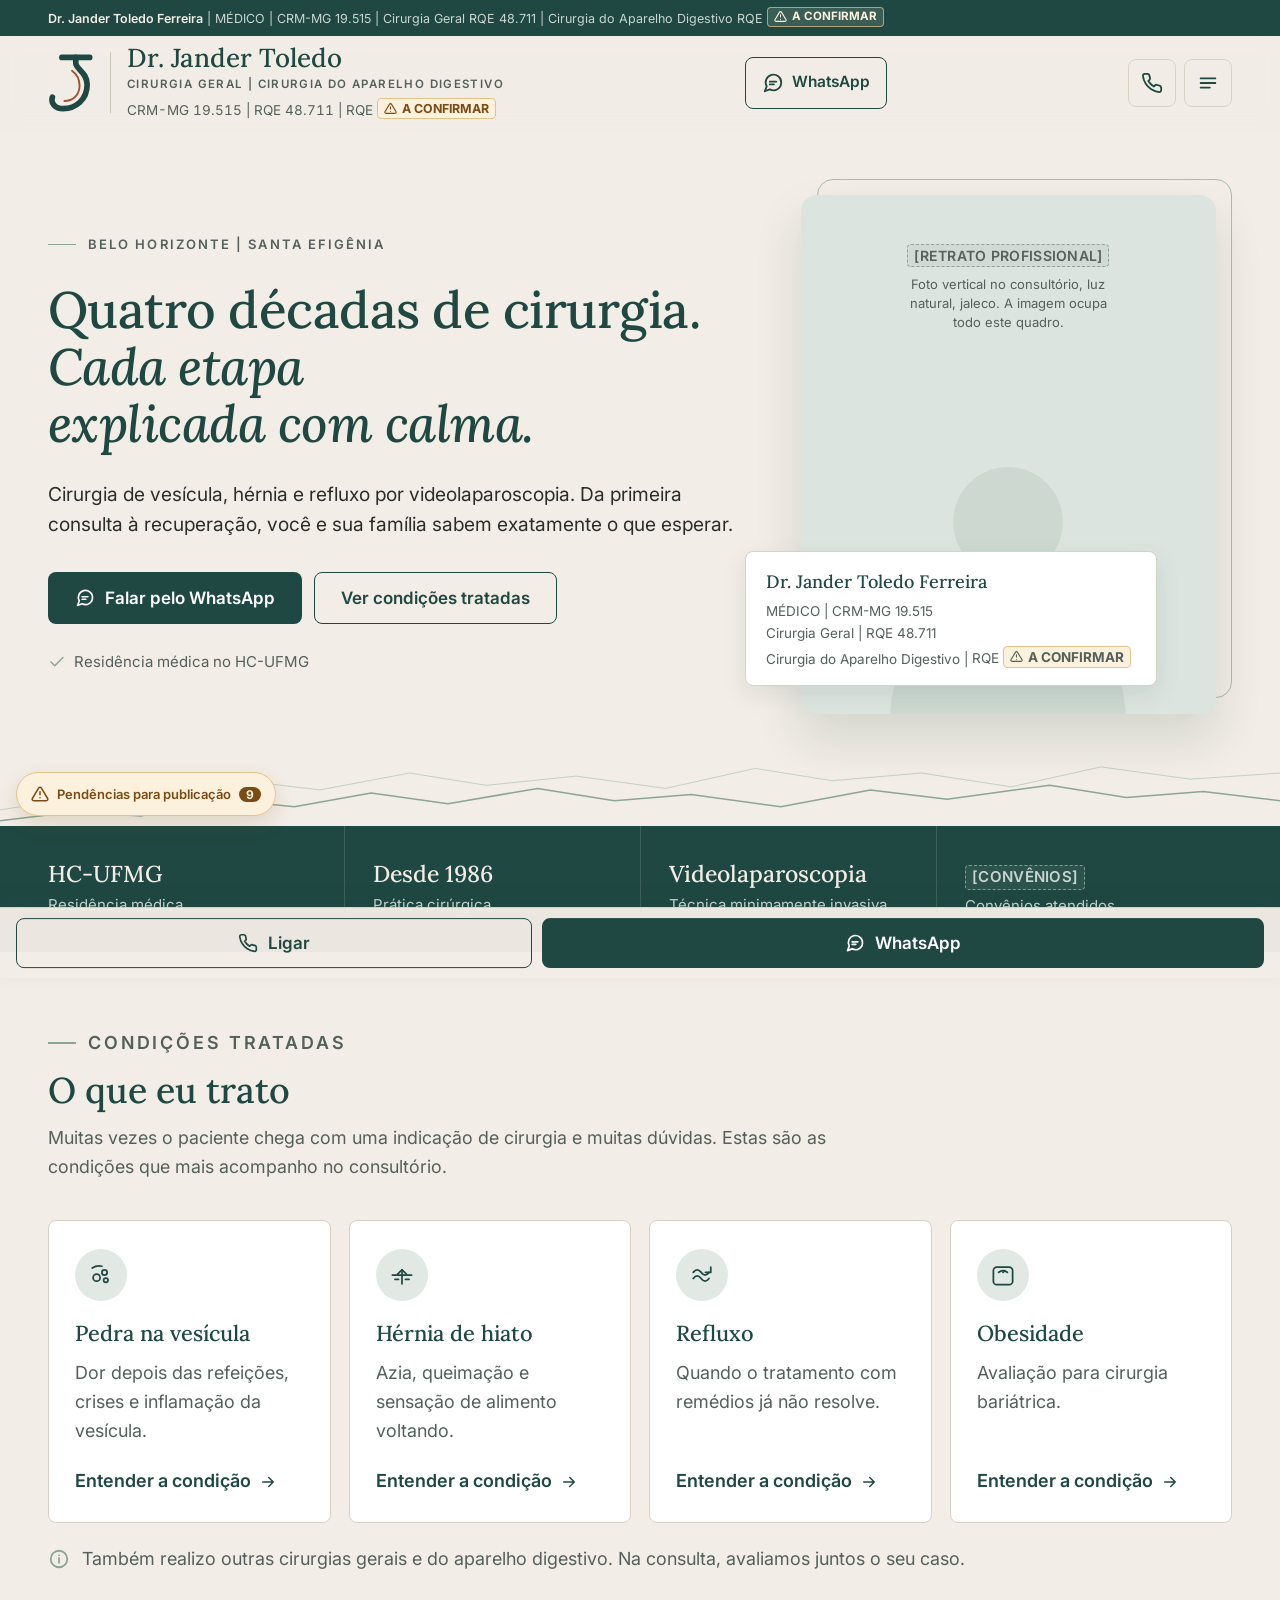
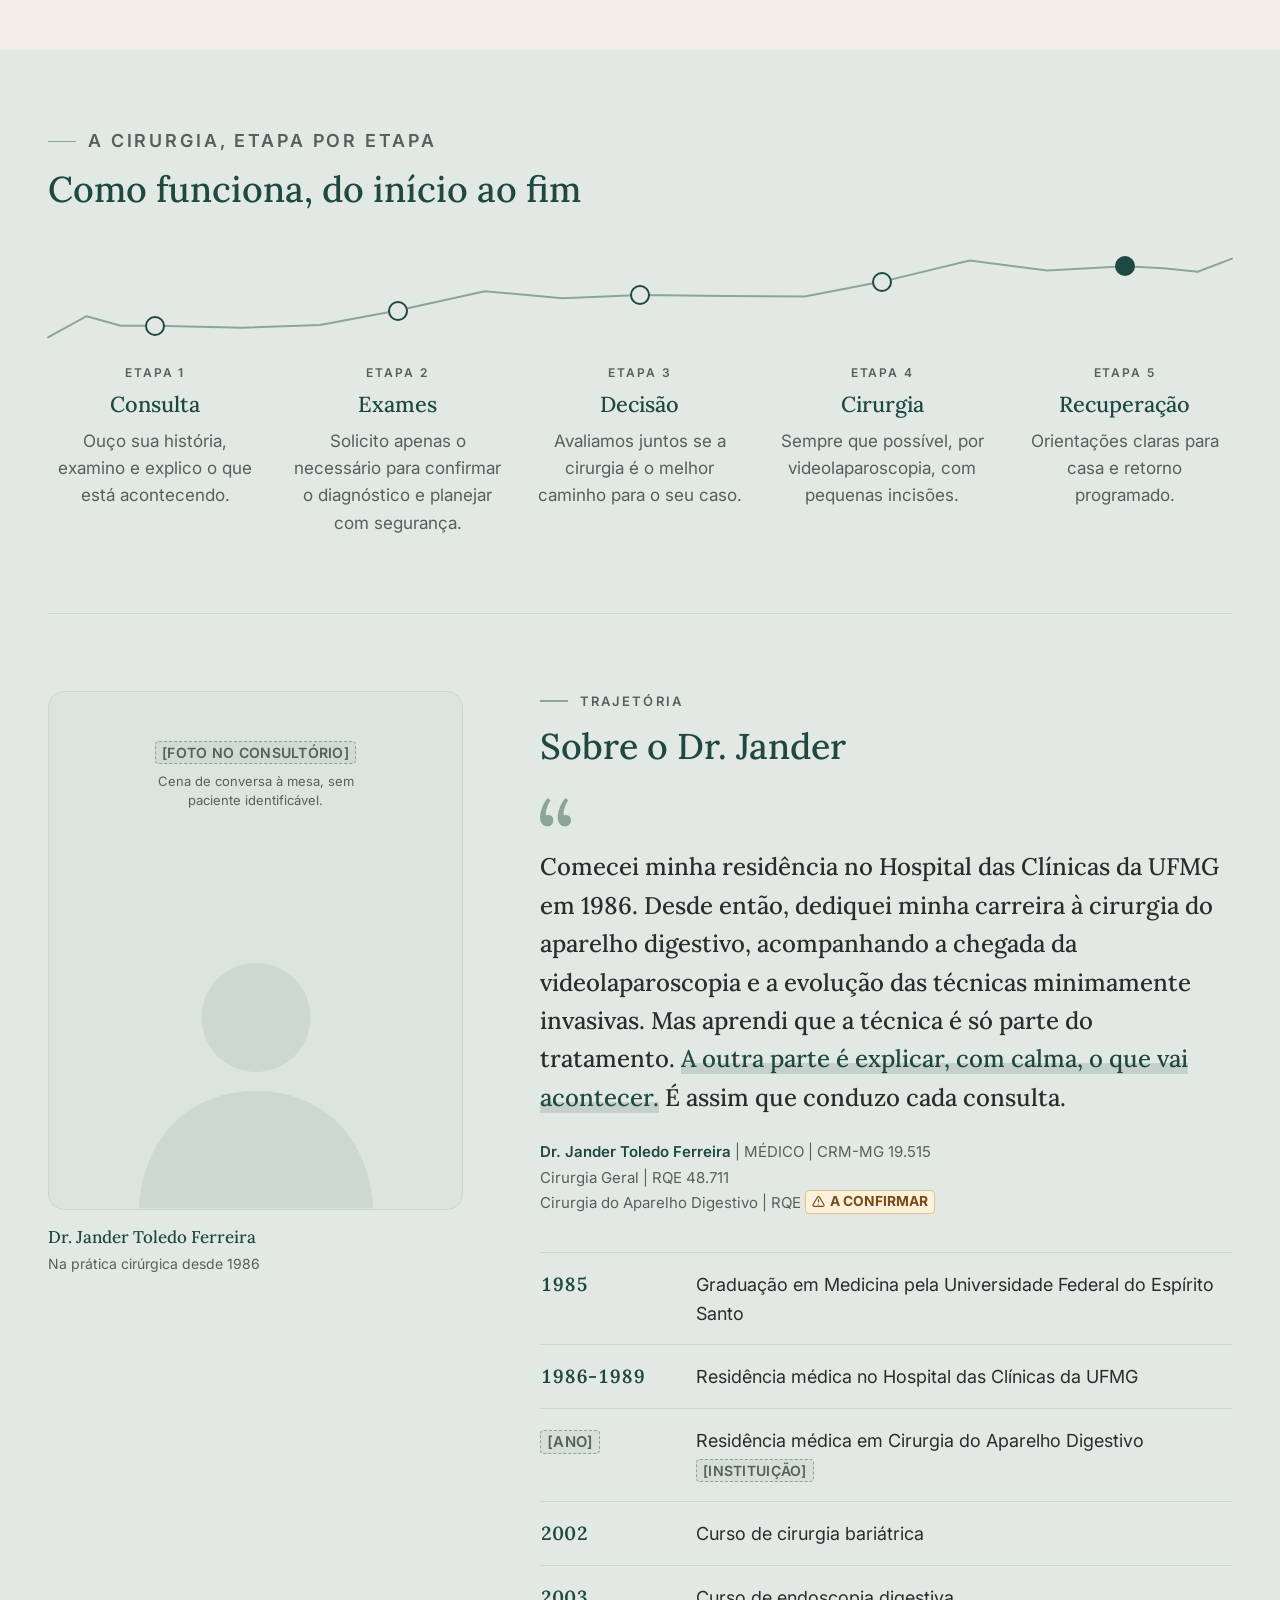
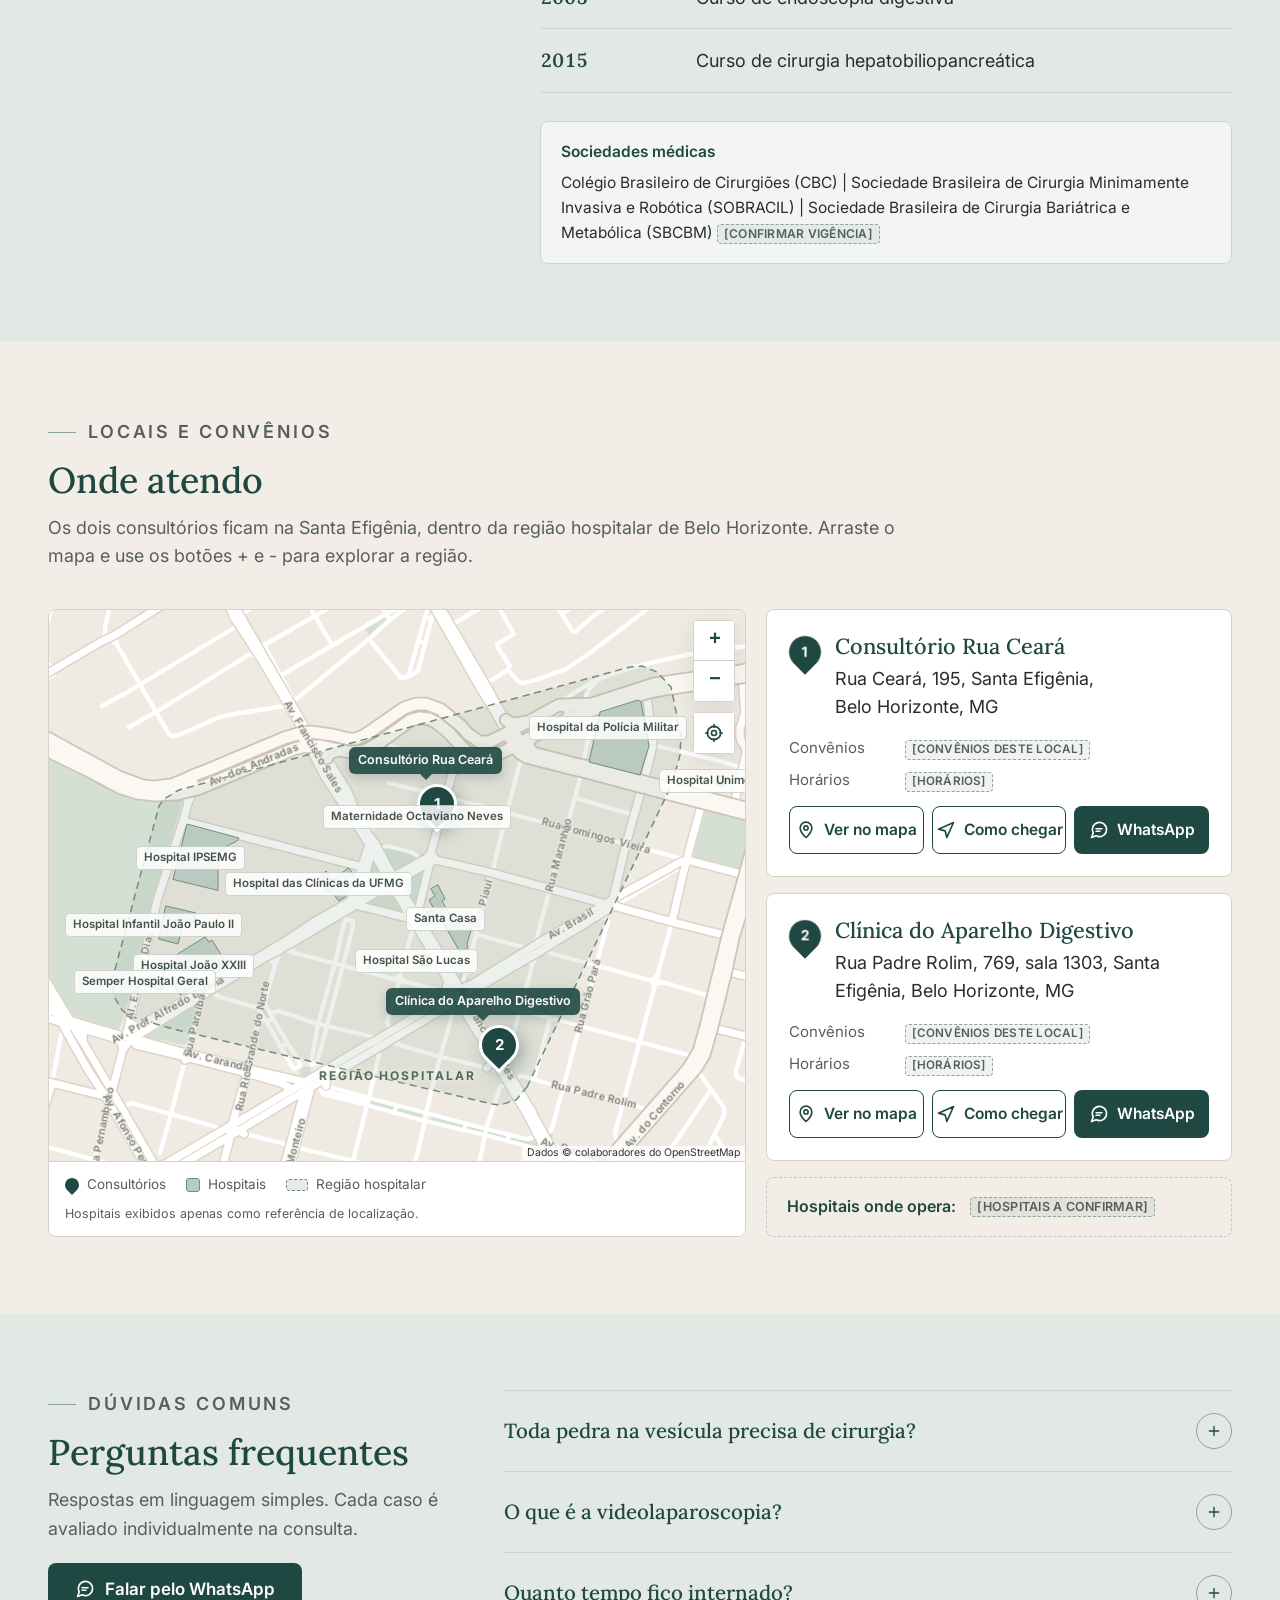
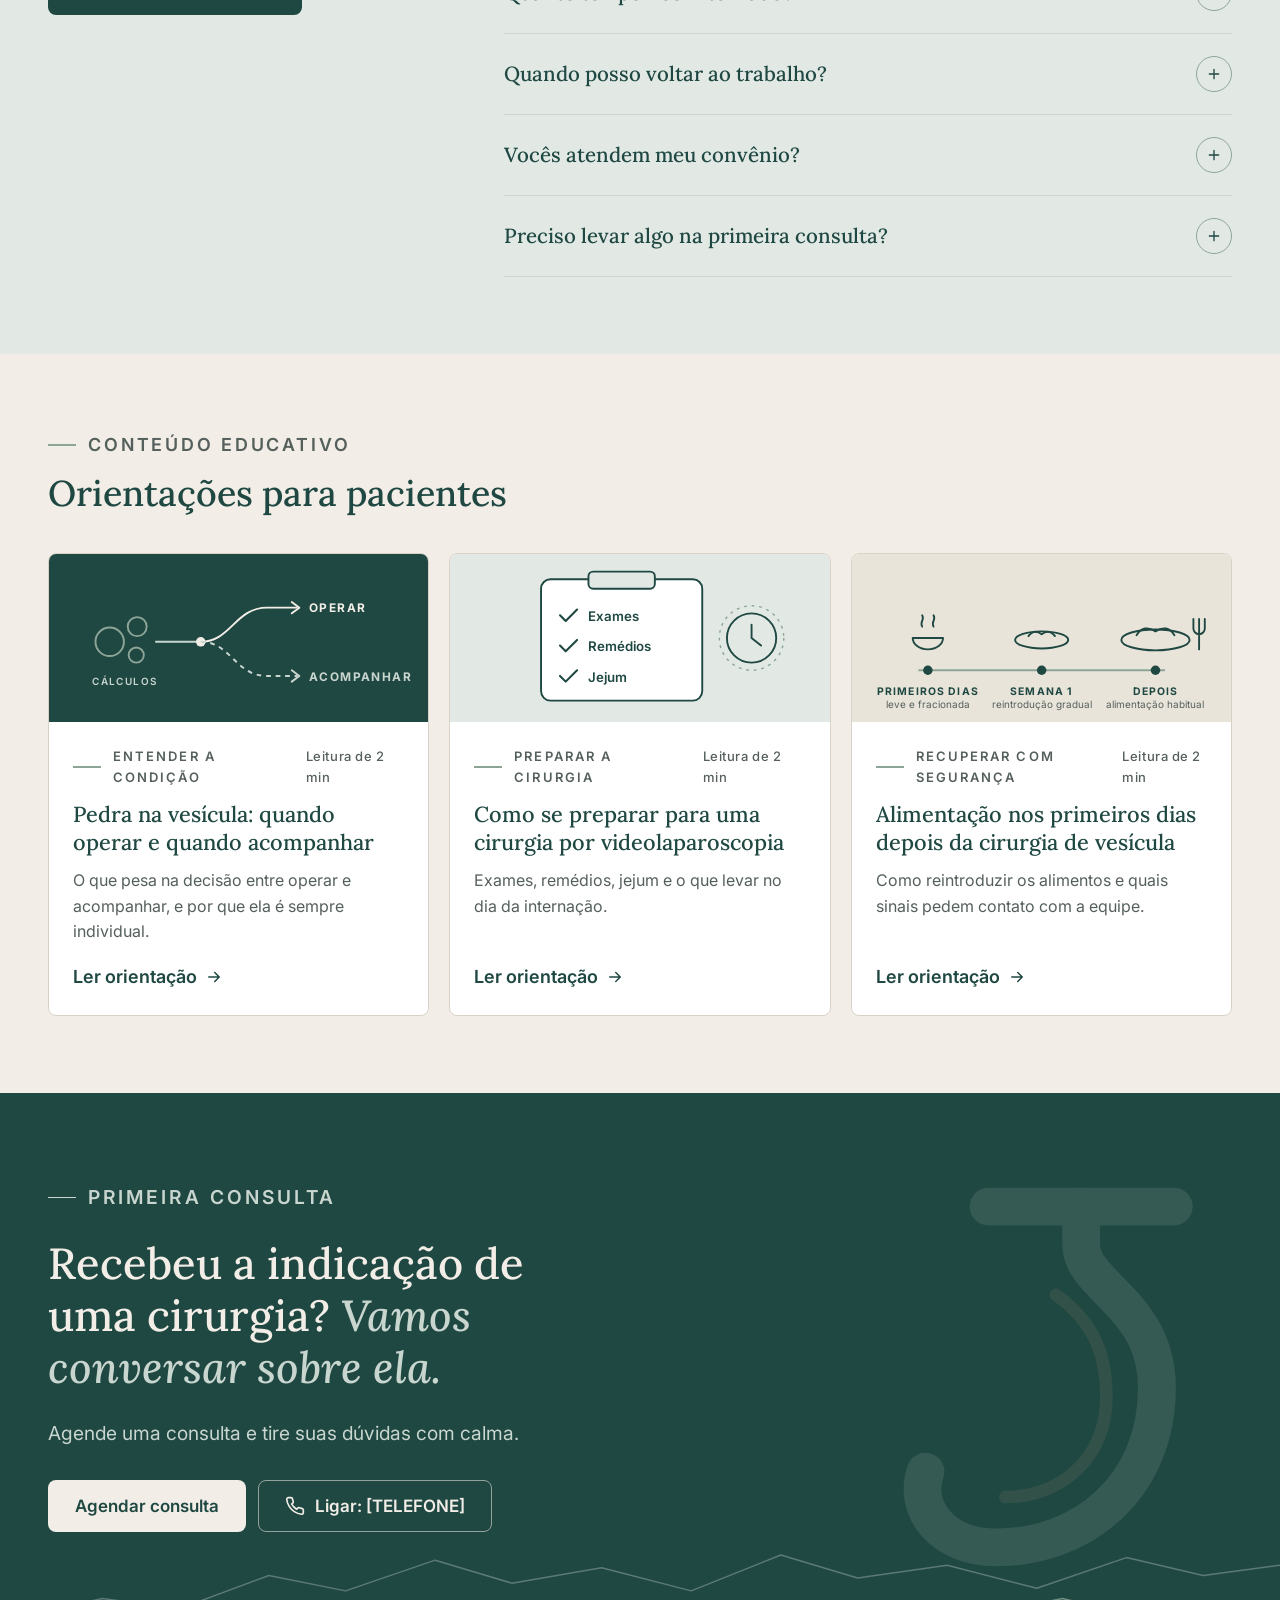
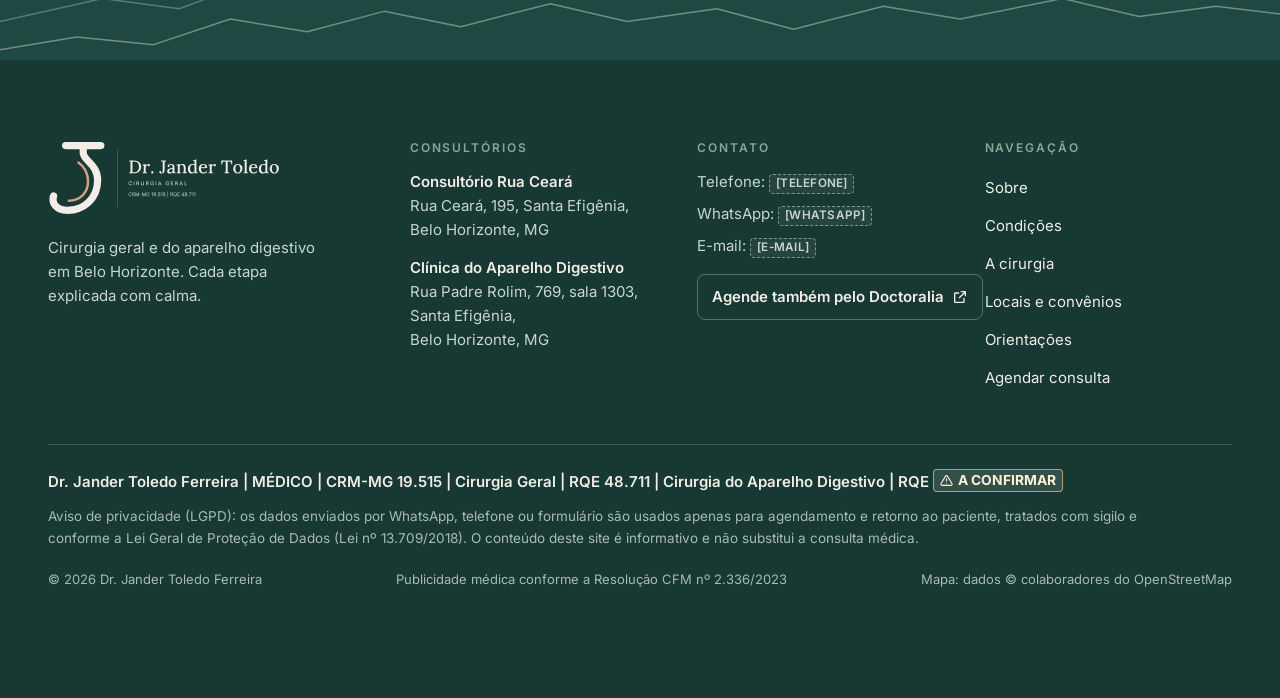
==== index.html @ cd15450b "Add files via upload" ====
<!doctype html>
<html lang="pt-BR">
<head>
<meta charset="utf-8">
<meta name="viewport" content="width=device-width, initial-scale=1, viewport-fit=cover">
<title>Dr. Jander Toledo | Cirurgia Geral e do Aparelho Digestivo em Belo Horizonte</title>
<meta name="description" content="Dr. Jander Toledo Ferreira, MÉDICO, CRM-MG 19.515. Cirurgia Geral (RQE 48.711) e Cirurgia do Aparelho Digestivo. Vesícula, hérnia de hiato, refluxo e obesidade por videolaparoscopia na Santa Efigênia, Belo Horizonte.">
<!-- VERSÃO DE REVISÃO: retirar a linha abaixo (e o cabeçalho X-Robots-Tag do vercel.json) quando o site for ao ar -->
<meta name="robots" content="noindex, nofollow">
<!-- <link rel="canonical" href="https://www.drjandertoledo.com.br/"> -->
<meta name="theme-color" content="#1F4842">
<meta property="og:type" content="website">
<meta property="og:locale" content="pt_BR">
<meta property="og:site_name" content="Dr. Jander Toledo">
<meta property="og:title" content="Dr. Jander Toledo | Cirurgia Geral e do Aparelho Digestivo em BH">
<meta property="og:description" content="Quatro décadas de cirurgia. Cada etapa explicada com calma. Consultórios na Santa Efigênia, Belo Horizonte.">
<meta property="og:image" content="assets/img/og-imagem.png">
<meta name="twitter:card" content="summary_large_image">
<link rel="icon" href="assets/img/icones/favicon.ico" sizes="any">
<link rel="icon" type="image/svg+xml" href="assets/img/icones/favicon.svg">
<link rel="apple-touch-icon" href="assets/img/icones/apple-touch-icon.png">
<link rel="manifest" href="site.webmanifest">
<link rel="preconnect" href="https://fonts.googleapis.com">
<link rel="preconnect" href="https://fonts.gstatic.com" crossorigin>
<link rel="stylesheet" href="https://fonts.googleapis.com/css2?family=Inter:wght@400;500;600;700&family=Lora:ital,wght@0,500;0,600;1,500&display=swap">
<link rel="stylesheet" href="assets/vendor/leaflet/leaflet.css">
<link rel="stylesheet" href="assets/css/estilo.css">
<script type="application/ld+json">{"@context": "https://schema.org", "@type": "Physician", "name": "Dr. Jander Toledo Ferreira", "description": "Cirurgia Geral e Cirurgia do Aparelho Digestivo em Belo Horizonte. Vesícula, hérnia de hiato, refluxo e obesidade por videolaparoscopia.", "medicalSpecialty": "Surgical", "identifier": {"@type": "PropertyValue", "propertyID": "CRM-MG", "value": "19.515"}, "address": {"@type": "PostalAddress", "streetAddress": "Rua Ceará, 195", "addressLocality": "Belo Horizonte", "addressRegion": "MG", "postalCode": "30150-310", "addressCountry": "BR"}, "areaServed": "Belo Horizonte, MG", "location": [{"@type": "Place", "name": "Consultório Rua Ceará", "address": "Rua Ceará, 195, Santa Efigênia, Belo Horizonte, MG"}, {"@type": "Place", "name": "Clínica do Aparelho Digestivo", "address": "Rua Padre Rolim, 769, sala 1303, Santa Efigênia, Belo Horizonte, MG, 30130-090"}], "availableService": [{"@type": "MedicalProcedure", "name": "Colecistectomia por videolaparoscopia"}, {"@type": "MedicalProcedure", "name": "Correção de hérnia de hiato por videolaparoscopia"}, {"@type": "MedicalProcedure", "name": "Cirurgia antirrefluxo (fundoplicatura)"}, {"@type": "MedicalProcedure", "name": "Avaliação para cirurgia bariátrica"}], "sameAs": ["https://www.doctoralia.com.br/jander-toledo-ferreira/cirurgiao-geral/belo-horizonte"]}</script>
</head>
<body>
<a class="pular" href="#conteudo">Pular para o conteúdo</a>

<div class="registro" role="note">
  <div class="wrap">
    <span><strong>Dr. Jander Toledo Ferreira</strong> | MÉDICO | <span class="nw">CRM-MG 19.515</span> | <span class="nw">Cirurgia Geral RQE 48.711</span> | <span class="nw">Cirurgia do Aparelho Digestivo</span> <span class="nw">RQE <span class="pendente" title="Pendência: incluir o número do RQE de Cirurgia do Aparelho Digestivo antes de publicar"><svg viewBox="0 0 24 24" fill="none" stroke="currentColor" stroke-width="2" stroke-linecap="round" stroke-linejoin="round" aria-hidden="true"><path d="M10.3 3.9 1.8 18a2 2 0 0 0 1.7 3h17a2 2 0 0 0 1.7-3L13.7 3.9a2 2 0 0 0-3.4 0z"/><path d="M12 9v4M12 17h.01"/></svg>A CONFIRMAR</span></span></span>
    <span class="cidade">Santa Efigênia, Belo Horizonte, MG</span>
  </div>
</div>

<header class="topo" id="topo">
  <div class="wrap">
    <a class="assinatura" href="#conteudo" aria-label="Dr. Jander Toledo, início da página">
      <svg class="simbolo" aria-hidden="true" focusable="false" xmlns="http://www.w3.org/2000/svg" viewBox="0 0 292.00 380.00"><g transform="translate(-88.00 -72.00) scale(4.0000)" fill="none" stroke-linecap="round" stroke-linejoin="round"><path d="M66 25 V34 C66 44 84 48 84 68 C84 92 66 106 46 106 C33 106 26 97 29 88" stroke="#1F4842" stroke-width="9"/><path d="M60 46 C70 53 72 62 72 70 C72 85 61 94 48 94" stroke="#9E5230" stroke-width="3"/><path d="M44 25 H88" stroke="#1F4842" stroke-width="9"/></g></svg>
      <span class="div" aria-hidden="true"></span>
      <span class="txt">
        <span class="nome">Dr. Jander Toledo</span>
        <span class="esp">Cirurgia Geral | Cirurgia do Aparelho Digestivo</span>
        <span class="reg">CRM-MG 19.515 | RQE 48.711<span class="reg-extra"> | RQE <span class="pendente" title="Pendência: incluir o número do RQE de Cirurgia do Aparelho Digestivo antes de publicar"><svg viewBox="0 0 24 24" fill="none" stroke="currentColor" stroke-width="2" stroke-linecap="round" stroke-linejoin="round" aria-hidden="true"><path d="M10.3 3.9 1.8 18a2 2 0 0 0 1.7 3h17a2 2 0 0 0 1.7-3L13.7 3.9a2 2 0 0 0-3.4 0z"/><path d="M12 9v4M12 17h.01"/></svg>A CONFIRMAR</span></span></span>
      </span>
    </a>
    <nav class="menu" aria-label="Menu principal">
      <ul>
        <li><a href="#sobre">Sobre</a></li>
        <li><a href="#condicoes">Condições</a></li>
        <li><a href="#como-funciona">A cirurgia</a></li>
        <li><a href="#onde-atendo">Locais e convênios</a></li>
        <li><a href="#orientacoes">Orientações</a></li>
      </ul>
    </nav>
    <a class="icone-btn whats-topo" href="#" data-whats data-track="whatsapp_topo" aria-label="Falar pelo WhatsApp" title="Falar pelo WhatsApp"><svg viewBox="0 0 24 24" fill="none" stroke="currentColor" stroke-width="2" stroke-linecap="round" stroke-linejoin="round" aria-hidden="true"><path d="M21 11.5a8.4 8.4 0 0 1-12.4 7.4L3 21l2.1-5.4A8.5 8.5 0 1 1 21 11.5z"/><path d="M8.5 10.5h7M8.5 13.5h4.5"/></svg><span>WhatsApp</span></a>
    <a class="btn btn-acao btn-agendar" href="#" data-whats data-track="agendar_cabecalho">Agendar consulta</a>
    <div class="acoes-cel">
      <a class="icone-btn whats-cel" href="#" data-whats data-track="whatsapp_topo_celular" aria-label="Falar pelo WhatsApp"><svg viewBox="0 0 24 24" fill="none" stroke="currentColor" stroke-width="2" stroke-linecap="round" stroke-linejoin="round" aria-hidden="true"><path d="M21 11.5a8.4 8.4 0 0 1-12.4 7.4L3 21l2.1-5.4A8.5 8.5 0 1 1 21 11.5z"/><path d="M8.5 10.5h7M8.5 13.5h4.5"/></svg></a>
      <a class="icone-btn" href="tel:[TELEFONE]" data-track="telefone_topo" aria-label="Ligar para o consultório: [TELEFONE]"><svg viewBox="0 0 24 24" fill="none" stroke="currentColor" stroke-width="2" stroke-linecap="round" stroke-linejoin="round" aria-hidden="true"><path d="M22 16.9v3a2 2 0 0 1-2.2 2 19.8 19.8 0 0 1-8.6-3.1 19.5 19.5 0 0 1-6-6A19.8 19.8 0 0 1 2.1 4.2 2 2 0 0 1 4.1 2h3a2 2 0 0 1 2 1.7c.1.9.4 1.8.7 2.7a2 2 0 0 1-.5 2.1L8 9.8a16 16 0 0 0 6 6l1.3-1.3a2 2 0 0 1 2.1-.4c.9.3 1.8.6 2.7.7a2 2 0 0 1 1.7 2z"/></svg></a>
      <button class="icone-btn" type="button" id="abrir-menu" aria-label="Abrir menu" aria-controls="gaveta" aria-expanded="false">
        <svg viewBox="0 0 24 24" fill="none" stroke="currentColor" stroke-width="2" stroke-linecap="round" aria-hidden="true"><path d="M4 7h16M4 12h16M4 17h10"/></svg>
      </button>
    </div>
  </div>
</header>

<div class="gaveta" id="gaveta" hidden role="dialog" aria-modal="true" aria-label="Menu">
  <div class="topo-gaveta">
    <span class="assinatura"><svg class="simbolo" aria-hidden="true" focusable="false" xmlns="http://www.w3.org/2000/svg" viewBox="0 0 292.00 380.00"><g transform="translate(-88.00 -72.00) scale(4.0000)" fill="none" stroke-linecap="round" stroke-linejoin="round"><path d="M66 25 V34 C66 44 84 48 84 68 C84 92 66 106 46 106 C33 106 26 97 29 88" stroke="#1F4842" stroke-width="9"/><path d="M60 46 C70 53 72 62 72 70 C72 85 61 94 48 94" stroke="#9E5230" stroke-width="3"/><path d="M44 25 H88" stroke="#1F4842" stroke-width="9"/></g></svg><span class="div" aria-hidden="true"></span><span class="txt"><span class="nome">Dr. Jander Toledo</span><span class="reg">CRM-MG 19.515</span></span></span>
    <button class="icone-btn" type="button" id="fechar-menu" aria-label="Fechar menu">
      <svg viewBox="0 0 24 24" fill="none" stroke="currentColor" stroke-width="2" stroke-linecap="round" aria-hidden="true"><path d="M6 6l12 12M18 6L6 18"/></svg>
    </button>
  </div>
  <ul>
    <li><a href="#sobre">Sobre <span aria-hidden="true">→</span></a></li>
    <li><a href="#condicoes">Condições <span aria-hidden="true">→</span></a></li>
    <li><a href="#como-funciona">A cirurgia <span aria-hidden="true">→</span></a></li>
    <li><a href="#onde-atendo">Locais e convênios <span aria-hidden="true">→</span></a></li>
    <li><a href="#orientacoes">Orientações <span aria-hidden="true">→</span></a></li>
  </ul>
  <a class="btn btn-acao" href="#" data-whats data-track="agendar_menu_celular">Agendar consulta</a>
  <div class="contato-gaveta">
    <span>Telefone: <span class="marcador">[TELEFONE]</span></span>
    <span>Dr. Jander Toledo Ferreira | MÉDICO | CRM-MG 19.515 | Cirurgia Geral RQE 48.711 | Cirurgia do Aparelho Digestivo RQE <span class="pendente" title="Pendência: incluir o número do RQE de Cirurgia do Aparelho Digestivo antes de publicar"><svg viewBox="0 0 24 24" fill="none" stroke="currentColor" stroke-width="2" stroke-linecap="round" stroke-linejoin="round" aria-hidden="true"><path d="M10.3 3.9 1.8 18a2 2 0 0 0 1.7 3h17a2 2 0 0 0 1.7-3L13.7 3.9a2 2 0 0 0-3.4 0z"/><path d="M12 9v4M12 17h.01"/></svg>A CONFIRMAR</span></span>
  </div>
</div>

<main id="conteudo">

<section class="abertura" aria-labelledby="titulo-abertura">
  <div class="wrap">
    <div class="grade">
      <div class="texto">
        <p class="rotulo">Belo Horizonte | Santa Efigênia</p>
        <h1 id="titulo-abertura">Quatro décadas de cirurgia. <em>Cada etapa explicada com calma.</em></h1>
        <p class="lead">Cirurgia de vesícula, hérnia e refluxo por videolaparoscopia. Da primeira consulta à recuperação, você e sua família sabem exatamente o que esperar.</p>
        <div class="botoes">
          <a class="btn btn-acao" href="#" data-whats data-track="whatsapp_abertura"><svg viewBox="0 0 24 24" fill="none" stroke="currentColor" stroke-width="2" stroke-linecap="round" stroke-linejoin="round" aria-hidden="true"><path d="M21 11.5a8.4 8.4 0 0 1-12.4 7.4L3 21l2.1-5.4A8.5 8.5 0 1 1 21 11.5z"/><path d="M8.5 10.5h7M8.5 13.5h4.5"/></svg> Falar pelo WhatsApp</a>
          <a class="btn btn-linha" href="#condicoes" data-track="ver_condicoes">Ver condições tratadas</a>
        </div>
        <div class="confianca">
          <span><svg viewBox="0 0 24 24" fill="none" stroke="currentColor" stroke-width="2" stroke-linecap="round" stroke-linejoin="round" aria-hidden="true"><path d="M20 6 9 17l-5-5"/></svg>Residência médica no HC-UFMG</span>
        </div>
      </div>
      <figure class="retrato">
        <div class="foto-retrato">
          <!-- Retrato profissional: substituir o bloco "vazio" por <img src="retrato-dr-jander.jpg" alt="Dr. Jander Toledo Ferreira no consultório"> (foto vertical 4:5, mínimo 1200 x 1500 px) -->
          <div class="vazio" role="img" aria-label="Espaço reservado para o retrato profissional do Dr. Jander Toledo">
            <svg class="silhueta" viewBox="0 0 200 210" aria-hidden="true"><circle cx="100" cy="70" r="40" fill="currentColor"/><path d="M14 210c4-56 40-86 86-86s82 30 86 86z" fill="currentColor"/></svg>
            <span class="marcador">[RETRATO PROFISSIONAL]</span>
            <small>Foto vertical no consultório, luz natural, jaleco. A imagem ocupa todo este quadro.</small>
          </div>
        </div>
        <figcaption class="ficha">
          <b>Dr. Jander Toledo Ferreira</b>
          <span>MÉDICO | CRM-MG 19.515</span>
          <span>Cirurgia Geral | RQE 48.711</span>
          <span>Cirurgia do Aparelho Digestivo | <span class="nw">RQE <span class="pendente" title="Pendência: incluir o número do RQE de Cirurgia do Aparelho Digestivo antes de publicar"><svg viewBox="0 0 24 24" fill="none" stroke="currentColor" stroke-width="2" stroke-linecap="round" stroke-linejoin="round" aria-hidden="true"><path d="M10.3 3.9 1.8 18a2 2 0 0 0 1.7 3h17a2 2 0 0 0 1.7-3L13.7 3.9a2 2 0 0 0-3.4 0z"/><path d="M12 9v4M12 17h.01"/></svg>A CONFIRMAR</span></span></span>
        </figcaption>
      </figure>
    </div>
  </div>
  <svg class="serras" viewBox="0 0 1000 100" preserveAspectRatio="none" aria-hidden="true">
    <path class="fundo" d="M0 78 L70 60 L120 66 L190 40 L250 52 L320 30 L380 46 L450 34 L520 50 L590 24 L650 40 L720 30 L790 48 L860 22 L930 38 L1000 30"/>
    <path d="M0 92 L60 80 L110 86 L170 64 L230 74 L290 56 L350 70 L420 50 L480 66 L540 58 L610 74 L680 52 L740 64 L820 46 L880 62 L940 54 L1000 66"/>
  </svg>
</section>

<section class="credenciais escuro" aria-label="Credenciais">
  <div class="wrap">
    <ul>
      <li><b>HC-UFMG</b><span>Residência médica</span></li>
      <li><b>Desde 1986</b><span>Prática cirúrgica</span></li>
      <li><b>Videolaparoscopia</b><span>Técnica minimamente invasiva</span></li>
      <li><b><span class="marcador">[CONVÊNIOS]</span></b><span>Convênios atendidos</span></li>
    </ul>
  </div>
</section>

<section class="secao" id="condicoes" aria-labelledby="titulo-condicoes">
  <div class="wrap">
    <div class="cabeca">
      <p class="rotulo">Condições tratadas</p>
      <h2 id="titulo-condicoes">O que eu trato</h2>
      <p>Muitas vezes o paciente chega com uma indicação de cirurgia e muitas dúvidas. Estas são as condições que mais acompanho no consultório.</p>
    </div>
    <div class="cartoes">
      <article class="cartao">
        <div class="ic" aria-hidden="true"><svg viewBox="0 0 32 32" fill="none" stroke="currentColor" stroke-width="2" stroke-linecap="round" stroke-linejoin="round"><circle cx="11" cy="19" r="4"/><circle cx="20" cy="13" r="3"/><circle cx="21.5" cy="22" r="2.5"/><path d="M6 8c3-2 7-3 11-2"/></svg></div>
        <h3>Pedra na vesícula</h3>
        <p>Dor depois das refeições, crises e inflamação da vesícula.</p>
        <button class="link-seta" type="button" data-painel="cond-vesicula" data-track="condicao_vesicula">Entender a condição <svg viewBox="0 0 24 24" fill="none" stroke="currentColor" stroke-width="2" stroke-linecap="round" stroke-linejoin="round" aria-hidden="true"><path d="M5 12h14M13 6l6 6-6 6"/></svg></button>
      </article>
      <article class="cartao">
        <div class="ic" aria-hidden="true"><svg viewBox="0 0 32 32" fill="none" stroke="currentColor" stroke-width="2" stroke-linecap="round" stroke-linejoin="round"><path d="M5 16h22"/><path d="M16 26V10"/><path d="M11 15l5-5 5 5"/><path d="M8 21h4M20 21h4"/></svg></div>
        <h3>Hérnia de hiato</h3>
        <p>Azia, queimação e sensação de alimento voltando.</p>
        <button class="link-seta" type="button" data-painel="cond-hernia" data-track="condicao_hernia_hiato">Entender a condição <svg viewBox="0 0 24 24" fill="none" stroke="currentColor" stroke-width="2" stroke-linecap="round" stroke-linejoin="round" aria-hidden="true"><path d="M5 12h14M13 6l6 6-6 6"/></svg></button>
      </article>
      <article class="cartao">
        <div class="ic" aria-hidden="true"><svg viewBox="0 0 32 32" fill="none" stroke="currentColor" stroke-width="2" stroke-linecap="round" stroke-linejoin="round"><path d="M6 20c3-4 6-4 9 0s6 4 9 0"/><path d="M6 13c3-4 6-4 9 0s6 4 9 0"/><path d="M26 7v6h-6"/></svg></div>
        <h3>Refluxo</h3>
        <p>Quando o tratamento com remédios já não resolve.</p>
        <button class="link-seta" type="button" data-painel="cond-refluxo" data-track="condicao_refluxo">Entender a condição <svg viewBox="0 0 24 24" fill="none" stroke="currentColor" stroke-width="2" stroke-linecap="round" stroke-linejoin="round" aria-hidden="true"><path d="M5 12h14M13 6l6 6-6 6"/></svg></button>
      </article>
      <article class="cartao">
        <div class="ic" aria-hidden="true"><svg viewBox="0 0 32 32" fill="none" stroke="currentColor" stroke-width="2" stroke-linecap="round" stroke-linejoin="round"><rect x="5" y="7" width="22" height="20" rx="4"/><path d="M11 13a7 7 0 0 1 10 0"/><path d="M16 13l2-2"/></svg></div>
        <h3>Obesidade</h3>
        <p>Avaliação para cirurgia bariátrica.</p>
        <button class="link-seta" type="button" data-painel="cond-obesidade" data-track="condicao_obesidade">Entender a condição <svg viewBox="0 0 24 24" fill="none" stroke="currentColor" stroke-width="2" stroke-linecap="round" stroke-linejoin="round" aria-hidden="true"><path d="M5 12h14M13 6l6 6-6 6"/></svg></button>
      </article>
    </div>
    <p class="nota-secao"><svg viewBox="0 0 24 24" fill="none" stroke="currentColor" stroke-width="2" stroke-linecap="round" stroke-linejoin="round" aria-hidden="true"><circle cx="12" cy="12" r="9"/><path d="M12 11v5M12 8h.01"/></svg><span>Também realizo outras cirurgias gerais e do aparelho digestivo. Na consulta, avaliamos juntos o seu caso.</span></p>
  </div>
</section>

<section class="secao nevoa" id="como-funciona" aria-labelledby="titulo-jornada">
  <div class="wrap">
    <div class="cabeca">
      <p class="rotulo">A cirurgia, etapa por etapa</p>
      <h2 id="titulo-jornada">Como funciona, do início ao fim</h2>
    </div>
    <div class="trilha" id="trilha" aria-hidden="true"><svg><path pathLength="1" d=""/></svg></div>
    <ol class="etapas" id="etapas">
      <li class="etapa"><span class="num">Etapa 1</span><h3>Consulta</h3><p>Ouço sua história, examino e explico o que está acontecendo.</p></li>
      <li class="etapa"><span class="num">Etapa 2</span><h3>Exames</h3><p>Solicito apenas o necessário para confirmar o diagnóstico e planejar com segurança.</p></li>
      <li class="etapa"><span class="num">Etapa 3</span><h3>Decisão</h3><p>Avaliamos juntos se a cirurgia é o melhor caminho para o seu caso.</p></li>
      <li class="etapa"><span class="num">Etapa 4</span><h3>Cirurgia</h3><p>Sempre que possível, por videolaparoscopia, com pequenas incisões.</p></li>
      <li class="etapa"><span class="num">Etapa 5</span><h3>Recuperação</h3><p>Orientações claras para casa e retorno programado.</p></li>
    </ol>
  </div>
</section>

<section class="secao sobre nevoa" id="sobre" aria-labelledby="titulo-sobre" style="padding-top:0">
  <div class="wrap">
    <div class="grade">
      <div class="lado">
        <div class="foto-retrato">
          <!-- Foto no consultório: substituir o bloco "vazio" por <img src="dr-jander-consultorio.jpg" alt="Dr. Jander Toledo Ferreira em consulta"> -->
          <div class="vazio" role="img" aria-label="Espaço reservado para foto do Dr. Jander Toledo no consultório">
            <svg class="silhueta" viewBox="0 0 200 210" aria-hidden="true"><circle cx="100" cy="70" r="40" fill="currentColor"/><path d="M14 210c4-56 40-86 86-86s82 30 86 86z" fill="currentColor"/></svg>
            <span class="marcador">[FOTO NO CONSULTÓRIO]</span>
            <small>Cena de conversa à mesa, sem paciente identificável.</small>
          </div>
        </div>
        <p class="legenda-foto"><b>Dr. Jander Toledo Ferreira</b><span>Na prática cirúrgica desde 1986</span></p>
      </div>
      <div>
        <p class="rotulo">Trajetória</p>
        <h2 id="titulo-sobre" style="margin:14px 0 36px">Sobre o Dr. Jander</h2>
        <blockquote class="citacao">
          <p>Comecei minha residência no Hospital das Clínicas da UFMG em 1986. Desde então, dediquei minha carreira à cirurgia do aparelho digestivo, acompanhando a chegada da videolaparoscopia e a evolução das técnicas minimamente invasivas. Mas aprendi que a técnica é só parte do tratamento. <span class="destaque">A outra parte é explicar, com calma, o que vai acontecer.</span> É assim que conduzo cada consulta.</p>
        </blockquote>
        <p class="assina"><b class="nw">Dr. Jander Toledo Ferreira</b> | MÉDICO | <span class="nw">CRM-MG 19.515</span><br><span class="nw">Cirurgia Geral | RQE 48.711</span> <br><span class="nw">Cirurgia do Aparelho Digestivo |</span> <span class="nw">RQE <span class="pendente" title="Pendência: incluir o número do RQE de Cirurgia do Aparelho Digestivo antes de publicar"><svg viewBox="0 0 24 24" fill="none" stroke="currentColor" stroke-width="2" stroke-linecap="round" stroke-linejoin="round" aria-hidden="true"><path d="M10.3 3.9 1.8 18a2 2 0 0 0 1.7 3h17a2 2 0 0 0 1.7-3L13.7 3.9a2 2 0 0 0-3.4 0z"/><path d="M12 9v4M12 17h.01"/></svg>A CONFIRMAR</span></span></p>
        <ol class="linha-tempo" aria-label="Linha do tempo resumida">
          <li><time datetime="1985">1985</time><span>Graduação em Medicina pela Universidade Federal do Espírito Santo</span></li>
          <li><time datetime="1986/1989">1986-1989</time><span>Residência médica no Hospital das Clínicas da UFMG</span></li>
          <li><span class="ano"><span class="marcador">[ANO]</span></span><span>Residência médica em Cirurgia do Aparelho Digestivo <span class="marcador">[INSTITUIÇÃO]</span></span></li>
          <li><time datetime="2002">2002</time><span>Curso de cirurgia bariátrica</span></li>
          <li><time datetime="2003">2003</time><span>Curso de endoscopia digestiva</span></li>
          <li><time datetime="2015">2015</time><span>Curso de cirurgia hepatobiliopancreática</span></li>
        </ol>
        <div class="sociedades"><b>Sociedades médicas</b><span>Colégio Brasileiro de Cirurgiões (CBC) | Sociedade Brasileira de Cirurgia Minimamente Invasiva e Robótica (SOBRACIL) | Sociedade Brasileira de Cirurgia Bariátrica e Metabólica (SBCBM) <span class="marcador">[CONFIRMAR VIGÊNCIA]</span></span></div>
      </div>
    </div>
  </div>
</section>

<section class="secao" id="onde-atendo" aria-labelledby="titulo-locais">
  <div class="wrap">
    <div class="cabeca">
      <p class="rotulo">Locais e convênios</p>
      <h2 id="titulo-locais">Onde atendo</h2>
      <p>Os dois consultórios ficam na Santa Efigênia, dentro da região hospitalar de Belo Horizonte. Arraste o mapa e use os botões + e - para explorar a região.</p>
    </div>
    <div class="locais-grade">
      <div class="mapa-caixa">
        <div id="mapa" role="region" aria-label="Mapa da região hospitalar de Belo Horizonte com os dois consultórios"></div>
        <div class="aviso-mapa" id="aviso-mapa">Use Ctrl + rolagem para aproximar o mapa</div>
        <div class="legenda">
          <span><i class="l-cons"></i>Consultórios</span>
          <span><i class="l-hosp"></i>Hospitais</span>
          <span><i class="l-reg"></i>Região hospitalar</span>
          <small>Hospitais exibidos apenas como referência de localização.</small>
        </div>
      </div>
      <div class="locais">
        <article class="local" id="local-1">
          <div class="topo-local">
            <span class="num-pino" aria-hidden="true"><span>1</span></span>
            <div>
              <h3>Consultório Rua Ceará</h3>
              <address>Rua Ceará, 195, Santa Efigênia, <span class="nw">Belo Horizonte, MG</span></address>
            </div>
          </div>
          <dl>
            <div><dt>Convênios</dt><dd><span class="marcador">[CONVÊNIOS DESTE LOCAL]</span></dd></div>
            <div><dt>Horários</dt><dd><span class="marcador">[HORÁRIOS]</span></dd></div>
          </dl>
          <div class="botoes">
            <button class="btn btn-linha btn-sm" type="button" data-ver-local="0" data-track="mapa_ver_rua_ceara"><svg viewBox="0 0 24 24" fill="none" stroke="currentColor" stroke-width="2" stroke-linecap="round" stroke-linejoin="round" aria-hidden="true"><path d="M12 21s-7-6.2-7-11.5a7 7 0 0 1 14 0C19 14.8 12 21 12 21z"/><circle cx="12" cy="9.5" r="2.5"/></svg> Ver no mapa</button>
            <a class="btn btn-linha btn-sm" href="https://www.google.com/maps/dir/?api=1&amp;destination=Rua+Cear%C3%A1+195+Santa+Efig%C3%AAnia+Belo+Horizonte+MG" target="_blank" rel="noopener" data-track="rota_rua_ceara"><svg viewBox="0 0 24 24" fill="none" stroke="currentColor" stroke-width="2" stroke-linecap="round" stroke-linejoin="round" aria-hidden="true"><path d="M3 11l18-8-8 18-2-8-8-2z"/></svg> Como chegar</a>
            <a class="btn btn-acao btn-sm" href="#" data-whats data-track="whatsapp_rua_ceara"><svg viewBox="0 0 24 24" fill="none" stroke="currentColor" stroke-width="2" stroke-linecap="round" stroke-linejoin="round" aria-hidden="true"><path d="M21 11.5a8.4 8.4 0 0 1-12.4 7.4L3 21l2.1-5.4A8.5 8.5 0 1 1 21 11.5z"/><path d="M8.5 10.5h7M8.5 13.5h4.5"/></svg> WhatsApp</a>
          </div>
        </article>
        <article class="local" id="local-2">
          <div class="topo-local">
            <span class="num-pino" aria-hidden="true"><span>2</span></span>
            <div>
              <h3>Clínica do Aparelho Digestivo</h3>
              <address>Rua Padre Rolim, 769, sala 1303, Santa Efigênia, <span class="nw">Belo Horizonte, MG</span></address>
            </div>
          </div>
          <dl>
            <div><dt>Convênios</dt><dd><span class="marcador">[CONVÊNIOS DESTE LOCAL]</span></dd></div>
            <div><dt>Horários</dt><dd><span class="marcador">[HORÁRIOS]</span></dd></div>
          </dl>
          <div class="botoes">
            <button class="btn btn-linha btn-sm" type="button" data-ver-local="1" data-track="mapa_ver_padre_rolim"><svg viewBox="0 0 24 24" fill="none" stroke="currentColor" stroke-width="2" stroke-linecap="round" stroke-linejoin="round" aria-hidden="true"><path d="M12 21s-7-6.2-7-11.5a7 7 0 0 1 14 0C19 14.8 12 21 12 21z"/><circle cx="12" cy="9.5" r="2.5"/></svg> Ver no mapa</button>
            <a class="btn btn-linha btn-sm" href="https://www.google.com/maps/dir/?api=1&amp;destination=Rua+Padre+Rolim+769+Santa+Efig%C3%AAnia+Belo+Horizonte+MG" target="_blank" rel="noopener" data-track="rota_padre_rolim"><svg viewBox="0 0 24 24" fill="none" stroke="currentColor" stroke-width="2" stroke-linecap="round" stroke-linejoin="round" aria-hidden="true"><path d="M3 11l18-8-8 18-2-8-8-2z"/></svg> Como chegar</a>
            <a class="btn btn-acao btn-sm" href="#" data-whats data-track="whatsapp_padre_rolim"><svg viewBox="0 0 24 24" fill="none" stroke="currentColor" stroke-width="2" stroke-linecap="round" stroke-linejoin="round" aria-hidden="true"><path d="M21 11.5a8.4 8.4 0 0 1-12.4 7.4L3 21l2.1-5.4A8.5 8.5 0 1 1 21 11.5z"/><path d="M8.5 10.5h7M8.5 13.5h4.5"/></svg> WhatsApp</a>
          </div>
        </article>
        <p class="hospitais"><b>Hospitais onde opera:</b> <span class="marcador">[HOSPITAIS A CONFIRMAR]</span></p>
      </div>
    </div>
  </div>
</section>

<section class="secao faq nevoa" id="perguntas" aria-labelledby="titulo-faq">
  <div class="wrap">
    <div class="grade">
      <div class="cabeca">
        <p class="rotulo">Dúvidas comuns</p>
        <h2 id="titulo-faq">Perguntas frequentes</h2>
        <p>Respostas em linguagem simples. Cada caso é avaliado individualmente na consulta.</p>
        <div><a class="btn btn-acao" href="#" data-whats data-track="whatsapp_faq" style="margin-top:8px"><svg viewBox="0 0 24 24" fill="none" stroke="currentColor" stroke-width="2" stroke-linecap="round" stroke-linejoin="round" aria-hidden="true"><path d="M21 11.5a8.4 8.4 0 0 1-12.4 7.4L3 21l2.1-5.4A8.5 8.5 0 1 1 21 11.5z"/><path d="M8.5 10.5h7M8.5 13.5h4.5"/></svg> Falar pelo WhatsApp</a></div>
      </div>
      <div class="perguntas">
        <details>
          <summary>Toda pedra na vesícula precisa de cirurgia?<span class="mais" aria-hidden="true"><svg viewBox="0 0 24 24" fill="none" stroke="currentColor" stroke-width="2" stroke-linecap="round" stroke-linejoin="round" aria-hidden="true"><path d="M12 5v14M5 12h14"/></svg></span></summary>
          <div class="resposta"><p>Nem sempre. A indicação depende dos sintomas, dos exames e da sua saúde geral. Na consulta, explico quando a cirurgia é recomendada e quando é possível acompanhar.</p></div>
        </details>
        <details>
          <summary>O que é a videolaparoscopia?<span class="mais" aria-hidden="true"><svg viewBox="0 0 24 24" fill="none" stroke="currentColor" stroke-width="2" stroke-linecap="round" stroke-linejoin="round" aria-hidden="true"><path d="M12 5v14M5 12h14"/></svg></span></summary>
          <div class="resposta"><p>É uma técnica em que a cirurgia é feita por pequenas incisões no abdome, com o auxílio de uma câmera. Na maioria dos casos, permite uma recuperação mais confortável.</p></div>
        </details>
        <details>
          <summary>Quanto tempo fico internado?<span class="mais" aria-hidden="true"><svg viewBox="0 0 24 24" fill="none" stroke="currentColor" stroke-width="2" stroke-linecap="round" stroke-linejoin="round" aria-hidden="true"><path d="M12 5v14M5 12h14"/></svg></span></summary>
          <div class="resposta"><p>Depende do procedimento e da avaliação individual. Na consulta, você recebe uma previsão para o seu caso.</p></div>
        </details>
        <details>
          <summary>Quando posso voltar ao trabalho?<span class="mais" aria-hidden="true"><svg viewBox="0 0 24 24" fill="none" stroke="currentColor" stroke-width="2" stroke-linecap="round" stroke-linejoin="round" aria-hidden="true"><path d="M12 5v14M5 12h14"/></svg></span></summary>
          <div class="resposta"><p>Varia conforme a cirurgia e a atividade que você exerce. As orientações de retorno são definidas no pós-operatório.</p></div>
        </details>
        <details>
          <summary>Vocês atendem meu convênio?<span class="mais" aria-hidden="true"><svg viewBox="0 0 24 24" fill="none" stroke="currentColor" stroke-width="2" stroke-linecap="round" stroke-linejoin="round" aria-hidden="true"><path d="M12 5v14M5 12h14"/></svg></span></summary>
          <div class="resposta"><p>Consulte a seção <a href="#onde-atendo">"Onde atendo"</a> ou fale conosco pelo <a href="#" data-whats data-track="whatsapp_faq_convenio">WhatsApp</a>.</p></div>
        </details>
        <details>
          <summary>Preciso levar algo na primeira consulta?<span class="mais" aria-hidden="true"><svg viewBox="0 0 24 24" fill="none" stroke="currentColor" stroke-width="2" stroke-linecap="round" stroke-linejoin="round" aria-hidden="true"><path d="M12 5v14M5 12h14"/></svg></span></summary>
          <div class="resposta"><p>Exames anteriores, relatórios médicos e a lista dos remédios que você usa.</p></div>
        </details>
      </div>
    </div>
  </div>
</section>

<section class="secao" id="orientacoes" aria-labelledby="titulo-orientacoes">
  <div class="wrap">
    <div class="cabeca">
      <p class="rotulo">Conteúdo educativo</p>
      <h2 id="titulo-orientacoes">Orientações para pacientes</h2>
    </div>
    <div class="artigos">
      <article class="artigo">
        <div class="capa" aria-hidden="true"><svg viewBox="0 0 400 168" preserveAspectRatio="xMidYMid meet" font-family="Inter, system-ui, sans-serif">
  <g fill="none" stroke="#8DA597" stroke-width="2"><circle cx="64" cy="88" r="15"/><circle cx="93" cy="72" r="10"/><circle cx="92" cy="102" r="8"/></g>
  <text x="80" y="134" text-anchor="middle" font-size="10.5" font-weight="600" letter-spacing="1.5" fill="#C9D6CF">CÁLCULOS</text>
  <path d="M112 88 H160" stroke="#C9D6CF" stroke-width="2" fill="none"/>
  <circle cx="160" cy="88" r="5" fill="#F2EDE6"/>
  <path d="M160 88 C192 88 196 52 230 52 H262" stroke="#F2EDE6" stroke-width="2" fill="none"/>
  <path d="M256 46 l8 6 -8 6" stroke="#F2EDE6" stroke-width="2" fill="none" stroke-linecap="round" stroke-linejoin="round"/>
  <path d="M160 88 C192 88 196 124 230 124 H262" stroke="#C9D6CF" stroke-width="2" stroke-dasharray="5 5" fill="none"/>
  <path d="M256 118 l8 6 -8 6" stroke="#C9D6CF" stroke-width="2" fill="none" stroke-linecap="round" stroke-linejoin="round"/>
  <text x="274" y="57" font-size="12.5" font-weight="700" letter-spacing="1.5" fill="#F2EDE6">OPERAR</text>
  <text x="274" y="129" font-size="12.5" font-weight="700" letter-spacing="1.5" fill="#C9D6CF">ACOMPANHAR</text>
</svg>
</div>
        <div class="corpo">
          <p class="rotulo">Entender a condição<span class="leitura">Leitura de 2 min</span></p>
          <h3>Pedra na vesícula: quando operar e quando acompanhar</h3>
          <p class="resumo">O que pesa na decisão entre operar e acompanhar, e por que ela é sempre individual.</p>
        </div>
        <button class="link-seta" type="button" data-painel="art-vesicula" data-track="artigo_vesicula">Ler orientação <svg viewBox="0 0 24 24" fill="none" stroke="currentColor" stroke-width="2" stroke-linecap="round" stroke-linejoin="round" aria-hidden="true"><path d="M5 12h14M13 6l6 6-6 6"/></svg></button>
      </article>
      <article class="artigo">
        <div class="capa" aria-hidden="true"><svg viewBox="0 0 400 168" preserveAspectRatio="xMidYMid meet" font-family="Inter, system-ui, sans-serif">
  <rect x="96" y="22" width="170" height="128" rx="10" fill="#FFFFFF" stroke="#1F4842" stroke-width="2"/>
  <rect x="146" y="14" width="70" height="18" rx="5" fill="#E2E9E5" stroke="#1F4842" stroke-width="2"/>
  <g fill="none" stroke="#1F4842" stroke-width="2.2" stroke-linecap="round" stroke-linejoin="round">
    <path d="M116 60 l6 6 12-12"/><path d="M116 92 l6 6 12-12"/><path d="M116 124 l6 6 12-12"/>
  </g>
  <g font-size="14" font-weight="600" fill="#1F4842"><text x="146" y="66">Exames</text><text x="146" y="98">Remédios</text><text x="146" y="130">Jejum</text></g>
  <g fill="none" stroke="#1F4842" stroke-width="2" stroke-linecap="round"><circle cx="318" cy="84" r="26"/><path d="M318 70 V84 L328 92"/></g>
  <circle cx="318" cy="84" r="34" fill="none" stroke="#8DA597" stroke-width="1.5" stroke-dasharray="3 5"/>
</svg>
</div>
        <div class="corpo">
          <p class="rotulo">Preparar a cirurgia<span class="leitura">Leitura de 2 min</span></p>
          <h3>Como se preparar para uma cirurgia por videolaparoscopia</h3>
          <p class="resumo">Exames, remédios, jejum e o que levar no dia da internação.</p>
        </div>
        <button class="link-seta" type="button" data-painel="art-preparo" data-track="artigo_preparo">Ler orientação <svg viewBox="0 0 24 24" fill="none" stroke="currentColor" stroke-width="2" stroke-linecap="round" stroke-linejoin="round" aria-hidden="true"><path d="M5 12h14M13 6l6 6-6 6"/></svg></button>
      </article>
      <article class="artigo">
        <div class="capa" aria-hidden="true"><svg viewBox="0 0 400 168" preserveAspectRatio="xMidYMid meet" font-family="Inter, system-ui, sans-serif">
  <path d="M70 118 H330" stroke="#8DA597" stroke-width="2"/>
  <g fill="#1F4842"><circle cx="80" cy="118" r="5"/><circle cx="200" cy="118" r="5"/><circle cx="320" cy="118" r="5"/></g>
  <g fill="none" stroke="#1F4842" stroke-width="2" stroke-linecap="round" stroke-linejoin="round">
    <path d="M64 84 h32 a16 12 0 0 1 -32 0z"/><path d="M74 72 c-3-5 3-7 0-12"/><path d="M86 72 c-3-5 3-7 0-12"/>
    <ellipse cx="200" cy="86" rx="28" ry="9"/><path d="M186 82 q6 -8 14 -2 q8 -6 14 2"/>
    <ellipse cx="320" cy="86" rx="36" ry="11"/><path d="M300 81 q8 -12 20 -4 q12 -8 20 4"/><path d="M366 64 v32 M372 64 v10 a6 6 0 0 1 -12 0 v-10"/>
  </g>
  <g font-size="11" font-weight="700" letter-spacing="1.2" fill="#1F4842" text-anchor="middle">
    <text x="80" y="144">PRIMEIROS DIAS</text><text x="200" y="144">SEMANA 1</text><text x="320" y="144">DEPOIS</text>
  </g>
  <g font-size="10.5" fill="#55605C" text-anchor="middle"><text x="80" y="158">leve e fracionada</text><text x="200" y="158">reintrodução gradual</text><text x="320" y="158">alimentação habitual</text></g>
</svg>
</div>
        <div class="corpo">
          <p class="rotulo">Recuperar com segurança<span class="leitura">Leitura de 2 min</span></p>
          <h3>Alimentação nos primeiros dias depois da cirurgia de vesícula</h3>
          <p class="resumo">Como reintroduzir os alimentos e quais sinais pedem contato com a equipe.</p>
        </div>
        <button class="link-seta" type="button" data-painel="art-alimentacao" data-track="artigo_alimentacao">Ler orientação <svg viewBox="0 0 24 24" fill="none" stroke="currentColor" stroke-width="2" stroke-linecap="round" stroke-linejoin="round" aria-hidden="true"><path d="M5 12h14M13 6l6 6-6 6"/></svg></button>
      </article>
    </div>
  </div>
</section>

<section class="chamada escuro" aria-labelledby="titulo-chamada">
  <svg class="simbolo-fundo" aria-hidden="true" focusable="false" xmlns="http://www.w3.org/2000/svg" viewBox="0 0 292.00 380.00"><g transform="translate(-88.00 -72.00) scale(4.0000)" fill="none" stroke-linecap="round" stroke-linejoin="round"><path d="M66 25 V34 C66 44 84 48 84 68 C84 92 66 106 46 106 C33 106 26 97 29 88" stroke="#F2EDE6" stroke-width="9"/><path d="M60 46 C70 53 72 62 72 70 C72 85 61 94 48 94" stroke="#D9A07F" stroke-width="3"/><path d="M44 25 H88" stroke="#F2EDE6" stroke-width="9"/></g></svg>
  <div class="wrap">
    <p class="rotulo">Primeira consulta</p>
    <h2 id="titulo-chamada">Recebeu a indicação de uma cirurgia? <em>Vamos conversar sobre ela.</em></h2>
    <p>Agende uma consulta e tire suas dúvidas com calma.</p>
    <div class="botoes">
      <a class="btn btn-claro" href="#" data-whats data-track="agendar_chamada_final">Agendar consulta</a>
      <a class="btn btn-linha-claro" href="tel:[TELEFONE]" data-track="telefone_chamada_final"><svg viewBox="0 0 24 24" fill="none" stroke="currentColor" stroke-width="2" stroke-linecap="round" stroke-linejoin="round" aria-hidden="true"><path d="M22 16.9v3a2 2 0 0 1-2.2 2 19.8 19.8 0 0 1-8.6-3.1 19.5 19.5 0 0 1-6-6A19.8 19.8 0 0 1 2.1 4.2 2 2 0 0 1 4.1 2h3a2 2 0 0 1 2 1.7c.1.9.4 1.8.7 2.7a2 2 0 0 1-.5 2.1L8 9.8a16 16 0 0 0 6 6l1.3-1.3a2 2 0 0 1 2.1-.4c.9.3 1.8.6 2.7.7a2 2 0 0 1 1.7 2z"/></svg> Ligar: [TELEFONE]</a>
    </div>
  </div>
  <svg class="serras-chamada" viewBox="0 0 1000 100" preserveAspectRatio="none" aria-hidden="true">
    <path d="M0 70 L80 52 L140 60 L210 34 L270 46 L340 22 L400 40 L470 28 L540 46 L610 18 L670 36 L740 26 L810 44 L880 20 L940 34 L1000 26"/>
    <path class="frente" d="M0 92 L60 82 L120 88 L180 68 L240 78 L300 62 L360 74 L430 56 L490 70 L560 60 L620 76 L690 58 L750 68 L830 52 L890 66 L950 58 L1000 64"/>
  </svg>
</section>

</main>

<footer class="rodape escuro">
  <div class="wrap">
    <div class="grade">
      <div style="display:grid;gap:20px;align-content:start">
        <img class="logo-neg" src="assets/img/logo/assinatura-horizontal-negativa.svg" width="640" height="209" alt="Dr. Jander Toledo, Cirurgia Geral, CRM-MG 19.515, RQE 48.711">
        <p style="max-width:32ch">Cirurgia geral e do aparelho digestivo em Belo Horizonte. Cada etapa explicada com calma.</p>
      </div>
      <div>
        <h3>Consultórios</h3>
        <address>
          <span><b>Consultório Rua Ceará</b>Rua Ceará, 195, Santa Efigênia, <span class="nw">Belo Horizonte, MG</span></span>
          <span><b>Clínica do Aparelho Digestivo</b>Rua Padre Rolim, 769, sala 1303, Santa Efigênia, <span class="nw">Belo Horizonte, MG</span></span>
        </address>
      </div>
      <div>
        <h3>Contato</h3>
        <div class="contatos">
          <span>Telefone: <span class="marcador">[TELEFONE]</span></span>
          <span>WhatsApp: <span class="marcador">[WHATSAPP]</span></span>
          <span>E-mail: <span class="marcador">[E-MAIL]</span></span>
          <a class="link-externo" href="https://www.doctoralia.com.br/jander-toledo-ferreira/cirurgiao-geral/belo-horizonte" target="_blank" rel="noopener" data-track="doctoralia_rodape">Agende também pelo Doctoralia <svg viewBox="0 0 24 24" fill="none" stroke="currentColor" stroke-width="2" stroke-linecap="round" stroke-linejoin="round" aria-hidden="true"><path d="M14 4h6v6M20 4l-9 9M18 14v5a1 1 0 0 1-1 1H5a1 1 0 0 1-1-1V7a1 1 0 0 1 1-1h5"/></svg></a>
        </div>
      </div>
      <div>
        <h3>Navegação</h3>
        <ul>
          <li><a href="#sobre">Sobre</a></li>
          <li><a href="#condicoes">Condições</a></li>
          <li><a href="#como-funciona">A cirurgia</a></li>
          <li><a href="#onde-atendo">Locais e convênios</a></li>
          <li><a href="#orientacoes">Orientações</a></li>
          <li><a href="#" data-whats data-track="agendar_rodape">Agendar consulta</a></li>
        </ul>
      </div>
    </div>
    <div class="obrigatorio">
      <strong>Dr. Jander Toledo Ferreira | MÉDICO | CRM-MG 19.515 | Cirurgia Geral | RQE 48.711 | Cirurgia do Aparelho Digestivo | RQE <span class="pendente" title="Pendência: incluir o número do RQE de Cirurgia do Aparelho Digestivo antes de publicar"><svg viewBox="0 0 24 24" fill="none" stroke="currentColor" stroke-width="2" stroke-linecap="round" stroke-linejoin="round" aria-hidden="true"><path d="M10.3 3.9 1.8 18a2 2 0 0 0 1.7 3h17a2 2 0 0 0 1.7-3L13.7 3.9a2 2 0 0 0-3.4 0z"/><path d="M12 9v4M12 17h.01"/></svg>A CONFIRMAR</span></strong>
      <p class="lgpd">Aviso de privacidade (LGPD): os dados enviados por WhatsApp, telefone ou formulário são usados apenas para agendamento e retorno ao paciente, tratados com sigilo e conforme a Lei Geral de Proteção de Dados (Lei nº 13.709/2018). O conteúdo deste site é informativo e não substitui a consulta médica.</p>
      <div class="base"><span>© <span id="ano">2026</span> Dr. Jander Toledo Ferreira</span><span>Publicidade médica conforme a Resolução CFM nº 2.336/2023</span><span>Mapa: dados © colaboradores do OpenStreetMap</span></div>
    </div>
  </div>
</footer>

<button class="btn-pendencias" type="button" id="btn-pendencias" data-painel="pendencias" data-track="ver_pendencias"><svg viewBox="0 0 24 24" fill="none" stroke="currentColor" stroke-width="2" stroke-linecap="round" stroke-linejoin="round" aria-hidden="true"><path d="M10.3 3.9 1.8 18a2 2 0 0 0 1.7 3h17a2 2 0 0 0 1.7-3L13.7 3.9a2 2 0 0 0-3.4 0z"/><path d="M12 9v4M12 17h.01"/></svg> Pendências para publicação <b id="n-pend"></b></button>

<div class="barra-acao oculto" id="barra-acao" role="region" aria-label="Contato rápido"><a class="btn btn-linha" href="tel:[TELEFONE]" data-track="telefone_barra"><svg viewBox="0 0 24 24" fill="none" stroke="currentColor" stroke-width="2" stroke-linecap="round" stroke-linejoin="round" aria-hidden="true"><path d="M22 16.9v3a2 2 0 0 1-2.2 2 19.8 19.8 0 0 1-8.6-3.1 19.5 19.5 0 0 1-6-6A19.8 19.8 0 0 1 2.1 4.2 2 2 0 0 1 4.1 2h3a2 2 0 0 1 2 1.7c.1.9.4 1.8.7 2.7a2 2 0 0 1-.5 2.1L8 9.8a16 16 0 0 0 6 6l1.3-1.3a2 2 0 0 1 2.1-.4c.9.3 1.8.6 2.7.7a2 2 0 0 1 1.7 2z"/></svg> Ligar</a><a class="btn btn-acao" href="#" data-whats data-track="whatsapp_barra"><svg viewBox="0 0 24 24" fill="none" stroke="currentColor" stroke-width="2" stroke-linecap="round" stroke-linejoin="round" aria-hidden="true"><path d="M21 11.5a8.4 8.4 0 0 1-12.4 7.4L3 21l2.1-5.4A8.5 8.5 0 1 1 21 11.5z"/><path d="M8.5 10.5h7M8.5 13.5h4.5"/></svg> WhatsApp</a></div>

<dialog class="painel" id="painel" aria-labelledby="painel-titulo">
  <div class="barra">
    <p class="rotulo" id="painel-rotulo"></p>
    <button class="icone-btn" type="button" id="painel-fechar" aria-label="Fechar">
      <svg viewBox="0 0 24 24" fill="none" stroke="currentColor" stroke-width="2" stroke-linecap="round" aria-hidden="true"><path d="M6 6l12 12M18 6L6 18"/></svg>
    </button>
  </div>
  <div class="conteudo" id="painel-conteudo"></div>
</dialog>

<template id="cond-vesicula" data-rotulo="Entender a condição">
  <h2 id="painel-titulo">Pedra na vesícula</h2>
  <p>A vesícula biliar é um pequeno órgão que fica abaixo do fígado e guarda a bile, um líquido que ajuda a digerir as gorduras. Os cálculos, conhecidos como pedras, se formam quando componentes da bile se acumulam e endurecem.</p>
  <h3>Sinais mais comuns</h3>
  <ul>
    <li>Dor na parte de cima da barriga, do lado direito ou no meio, muitas vezes depois de refeições mais gordurosas.</li>
    <li>Crises que podem durar de minutos a algumas horas, às vezes com náusea e vômito.</li>
    <li>Muitas pessoas não têm sintoma algum e descobrem a pedra em um ultrassom de rotina.</li>
  </ul>
  <h3>Quando a cirurgia é indicada</h3>
  <p>A retirada da vesícula costuma ser recomendada quando há sintomas ou complicações, como inflamação da vesícula, pedras que migram para os canais da bile ou pancreatite. Quando não há sintomas, em parte dos casos é possível apenas acompanhar. A decisão depende dos exames e da sua saúde geral.</p>
  <h3>Como é a cirurgia</h3>
  <p>Na maioria dos casos é feita por videolaparoscopia, com pequenas incisões no abdome. A vida sem a vesícula segue normalmente para a grande maioria das pessoas, com alguns ajustes na alimentação nas primeiras semanas.</p>
</template>

<template id="cond-hernia" data-rotulo="Entender a condição">
  <h2 id="painel-titulo">Hérnia de hiato</h2>
  <p>O hiato é a abertura do diafragma por onde o esôfago passa do tórax para o abdome. Na hérnia de hiato, uma parte do estômago sobe por essa abertura, o que facilita o retorno do conteúdo do estômago para o esôfago.</p>
  <h3>Sinais mais comuns</h3>
  <ul>
    <li>Azia e queimação, principalmente depois das refeições ou ao deitar.</li>
    <li>Sensação de alimento voltando, gosto amargo na boca.</li>
    <li>Em alguns casos, tosse, rouquidão ou sensação de aperto no peito.</li>
  </ul>
  <h3>Quando a cirurgia é indicada</h3>
  <p>Muitas hérnias pequenas são tratadas com mudanças de hábito e remédios. A cirurgia passa a ser considerada quando os sintomas persistem apesar do tratamento, quando a hérnia é grande ou quando há complicações. Exames como a endoscopia ajudam a definir o momento adequado.</p>
  <h3>Como é a cirurgia</h3>
  <p>Por videolaparoscopia, o estômago é reposicionado no abdome e a abertura do diafragma é fechada. Em geral, a cirurgia inclui uma válvula antirrefluxo, chamada fundoplicatura.</p>
</template>

<template id="cond-refluxo" data-rotulo="Entender a condição">
  <h2 id="painel-titulo">Refluxo</h2>
  <p>A doença do refluxo acontece quando o conteúdo do estômago volta com frequência para o esôfago e causa sintomas ou lesões. Ela é comum e, na maioria das pessoas, é controlada sem cirurgia.</p>
  <h3>Sinais mais comuns</h3>
  <ul>
    <li>Queimação que sobe pelo peito, atrás do osso esterno.</li>
    <li>Regurgitação e gosto ácido ou amargo na boca.</li>
    <li>Tosse seca, pigarro ou rouquidão, principalmente à noite.</li>
  </ul>
  <h3>Quando a cirurgia é indicada</h3>
  <p>Ela é avaliada quando os sintomas continuam apesar do uso correto dos remédios, quando a pessoa depende deles de forma contínua ou quando há complicações no esôfago. Antes da decisão, exames como endoscopia, pHmetria e manometria mostram o que está acontecendo.</p>
  <h3>Como é a cirurgia</h3>
  <p>A técnica mais usada é a fundoplicatura por videolaparoscopia, que reforça a passagem entre o esôfago e o estômago para reduzir o retorno do conteúdo.</p>
</template>

<template id="cond-obesidade" data-rotulo="Entender a condição">
  <h2 id="painel-titulo">Obesidade</h2>
  <p>A obesidade é uma doença crônica, ligada a outras condições como diabetes, pressão alta, apneia do sono e problemas nas articulações. O tratamento começa com mudanças de hábito e acompanhamento clínico.</p>
  <h3>Avaliação para cirurgia bariátrica</h3>
  <p>A cirurgia pode ser uma opção quando o tratamento clínico não alcançou o controle esperado. Os critérios são definidos pelas normas do Conselho Federal de Medicina e consideram o índice de massa corporal (IMC), as doenças associadas e o histórico de tratamentos anteriores.</p>
  <h3>Como é o preparo</h3>
  <ul>
    <li>Avaliação com equipe de várias áreas: nutrição, psicologia, endocrinologia e outras, quando necessário.</li>
    <li>Exames para conhecer o seu estado de saúde e planejar a técnica.</li>
    <li>Compromisso com o acompanhamento depois da cirurgia, que é por toda a vida.</li>
  </ul>
  <p>Na consulta, conversamos sobre as técnicas disponíveis, os cuidados de cada uma e o que se pode esperar no seu caso.</p>
</template>

<template id="art-vesicula" data-rotulo="Orientação | Entender a condição">
  <h2 id="painel-titulo">Pedra na vesícula: quando operar e quando acompanhar</h2>
  <p>Encontrar uma pedra na vesícula em um exame não significa, por si só, que a cirurgia é necessária. O que orienta a decisão é a combinação entre sintomas, achados dos exames e a sua saúde geral.</p>
  <h3>Quando a cirurgia costuma ser recomendada</h3>
  <ul>
    <li>Crises de dor relacionadas à vesícula, mesmo que espaçadas.</li>
    <li>Episódio de inflamação da vesícula (colecistite).</li>
    <li>Pedras que migraram para os canais da bile ou causaram pancreatite.</li>
    <li>Algumas situações específicas, avaliadas caso a caso, mesmo sem sintomas.</li>
  </ul>
  <h3>Quando é possível acompanhar</h3>
  <p>Pessoas sem sintomas, com pedras descobertas por acaso, muitas vezes podem apenas fazer acompanhamento. Nesse caso, vale conhecer os sinais de alerta: dor forte e persistente na parte de cima da barriga, febre, pele ou olhos amarelados. Se aparecerem, procure atendimento.</p>
  <h3>Por que a decisão é individual</h3>
  <p>Idade, outras doenças, tamanho e número das pedras e o seu dia a dia entram na conta. Na consulta, revisamos os exames juntos e explico as vantagens e os riscos de cada caminho.</p>
</template>

<template id="art-preparo" data-rotulo="Orientação | Preparar a cirurgia">
  <h2 id="painel-titulo">Como se preparar para uma cirurgia por videolaparoscopia</h2>
  <p>Um bom preparo deixa o dia da cirurgia mais tranquilo para você e para a família. As orientações finais são sempre individuais e entregues por escrito na consulta.</p>
  <h3>Antes da cirurgia</h3>
  <ul>
    <li>Exames pré-operatórios e, quando indicado, avaliação de risco com o clínico ou cardiologista.</li>
    <li>Lista completa dos remédios que você usa. Alguns, como anticoagulantes e certos remédios para diabetes, podem precisar de ajuste. Nunca suspenda por conta própria.</li>
    <li>Guias e autorização do convênio, quando for o caso.</li>
  </ul>
  <h3>Na véspera e no dia</h3>
  <ul>
    <li>Siga exatamente o tempo de jejum informado pela equipe.</li>
    <li>Leve documentos, exames, a lista de remédios e roupas confortáveis.</li>
    <li>Tenha um acompanhante para a internação e para a volta para casa.</li>
  </ul>
  <h3>Depois</h3>
  <p>Você recebe orientações sobre curativos, alimentação, atividade física e o retorno ao consultório. Se surgir dúvida, fale com a equipe.</p>
</template>

<template id="art-alimentacao" data-rotulo="Orientação | Recuperar com segurança">
  <h2 id="painel-titulo">Alimentação nos primeiros dias depois da cirurgia de vesícula</h2>
  <p>Depois da retirada da vesícula, o organismo se adapta a uma nova forma de liberar a bile. Na maioria das pessoas essa adaptação é tranquila, e a alimentação volta ao normal de forma gradual.</p>
  <h3>Nos primeiros dias</h3>
  <ul>
    <li>Prefira refeições leves e em porções menores, várias vezes ao dia.</li>
    <li>Reduza frituras, carnes gordurosas, embutidos e molhos pesados.</li>
    <li>Beba água ao longo do dia.</li>
  </ul>
  <h3>Nas semanas seguintes</h3>
  <p>Reintroduza os alimentos aos poucos e observe como o seu corpo responde. Algumas pessoas notam o intestino mais solto por um período, o que costuma melhorar com o tempo.</p>
  <h3>Sinais que pedem contato com a equipe</h3>
  <ul>
    <li>Febre ou calafrios.</li>
    <li>Dor que aumenta em vez de diminuir.</li>
    <li>Pele ou olhos amarelados, urina muito escura.</li>
    <li>Vômitos persistentes ou vermelhidão e secreção nos cortes.</li>
  </ul>
</template>

<template id="pendencias" data-rotulo="Revisão interna | não aparece na versão final">
  <h2 id="painel-titulo">Pendências para publicação</h2>
  <p>Itens que precisam de confirmação do Dr. Jander antes de o site ir ao ar. Este botão e este painel são removidos na publicação.</p>
  <ul class="lista-pend">
    <li class="critico"><span class="tag">Crítico</span><b>RQE de Cirurgia do Aparelho Digestivo</b><span class="d">A especialidade só pode ser divulgada com o número do RQE registrado no CRM-MG (Resolução CFM nº 2.336/2023, Art. 13). Hoje o perfil público mostra apenas o RQE 48.711. Sem o número, a especialidade sai do cabeçalho, do retrato e do rodapé.</span></li>
    <li class="critico"><span class="tag">Crítico</span><b>Ano e instituição da residência em Aparelho Digestivo</b><span class="d">Para completar a linha do tempo em "Sobre".</span></li>
    <li><span class="tag">Contato</span><b>WhatsApp, telefone e e-mail</b><span class="d">O número do WhatsApp entra em um único ponto e passa a valer para todos os botões.</span></li>
    <li><span class="tag">Convênios</span><b>Convênios e horários de cada consultório</b><span class="d">Rua Ceará e Rua Padre Rolim, separadamente.</span></li>
    <li><span class="tag">Locais</span><b>Hospitais onde opera</b><span class="d">Somente vínculos atuais, sem logotipos dos hospitais.</span></li>
    <li><span class="tag">Fotos</span><b>Retrato profissional e foto no consultório</b><span class="d">Fotos verticais (4:5), luz natural, jaleco. Sem pacientes identificáveis.</span></li>
    <li><span class="tag">Currículo</span><b>Sociedades médicas e cursos</b><span class="d">Confirmar vigência de CBC, SOBRACIL e SBCBM. Se algum curso for pós-graduação lato sensu, a resolução exige o termo NÃO ESPECIALISTA ao lado.</span></li>
    <li><span class="tag">Conteúdo</span><b>Textos das condições e das orientações</b><span class="d">Validação médica dos painéis "Entender a condição" e "Ler orientação".</span></li>
    <li><span class="tag">Mapa</span><b>Posição exata dos consultórios</b><span class="d">Os pinos foram marcados pela numeração das ruas.</span></li>
  </ul>
</template>

<script src="assets/vendor/leaflet/leaflet.js"></script>
<script src="assets/js/mapa-dados.js"></script>
<script src="assets/js/principal.js"></script>
</body>
</html>
---- assets/vendor/leaflet/leaflet.css ----
/* required styles */

.leaflet-pane,
.leaflet-tile,
.leaflet-marker-icon,
.leaflet-marker-shadow,
.leaflet-tile-container,
.leaflet-pane > svg,
.leaflet-pane > canvas,
.leaflet-zoom-box,
.leaflet-image-layer,
.leaflet-layer {
	position: absolute;
	left: 0;
	top: 0;
	}
.leaflet-container {
	overflow: hidden;
	}
.leaflet-tile,
.leaflet-marker-icon,
.leaflet-marker-shadow {
	-webkit-user-select: none;
	   -moz-user-select: none;
	        user-select: none;
	  -webkit-user-drag: none;
	}
/* Prevents IE11 from highlighting tiles in blue */
.leaflet-tile::selection {
	background: transparent;
}
/* Safari renders non-retina tile on retina better with this, but Chrome is worse */
.leaflet-safari .leaflet-tile {
	image-rendering: -webkit-optimize-contrast;
	}
/* hack that prevents hw layers "stretching" when loading new tiles */
.leaflet-safari .leaflet-tile-container {
	width: 1600px;
	height: 1600px;
	-webkit-transform-origin: 0 0;
	}
.leaflet-marker-icon,
.leaflet-marker-shadow {
	display: block;
	}
/* .leaflet-container svg: reset svg max-width decleration shipped in Joomla! (joomla.org) 3.x */
/* .leaflet-container img: map is broken in FF if you have max-width: 100% on tiles */
.leaflet-container .leaflet-overlay-pane svg {
	max-width: none !important;
	max-height: none !important;
	}
.leaflet-container .leaflet-marker-pane img,
.leaflet-container .leaflet-shadow-pane img,
.leaflet-container .leaflet-tile-pane img,
.leaflet-container img.leaflet-image-layer,
.leaflet-container .leaflet-tile {
	max-width: none !important;
	max-height: none !important;
	width: auto;
	padding: 0;
	}

.leaflet-container img.leaflet-tile {
	/* See: https://bugs.chromium.org/p/chromium/issues/detail?id=600120 */
	mix-blend-mode: plus-lighter;
}

.leaflet-container.leaflet-touch-zoom {
	-ms-touch-action: pan-x pan-y;
	touch-action: pan-x pan-y;
	}
.leaflet-container.leaflet-touch-drag {
	-ms-touch-action: pinch-zoom;
	/* Fallback for FF which doesn't support pinch-zoom */
	touch-action: none;
	touch-action: pinch-zoom;
}
.leaflet-container.leaflet-touch-drag.leaflet-touch-zoom {
	-ms-touch-action: none;
	touch-action: none;
}
.leaflet-container {
	-webkit-tap-highlight-color: transparent;
}
.leaflet-container a {
	-webkit-tap-highlight-color: rgba(51, 181, 229, 0.4);
}
.leaflet-tile {
	filter: inherit;
	visibility: hidden;
	}
.leaflet-tile-loaded {
	visibility: inherit;
	}
.leaflet-zoom-box {
	width: 0;
	height: 0;
	-moz-box-sizing: border-box;
	     box-sizing: border-box;
	z-index: 800;
	}
/* workaround for https://bugzilla.mozilla.org/show_bug.cgi?id=888319 */
.leaflet-overlay-pane svg {
	-moz-user-select: none;
	}

.leaflet-pane         { z-index: 400; }

.leaflet-tile-pane    { z-index: 200; }
.leaflet-overlay-pane { z-index: 400; }
.leaflet-shadow-pane  { z-index: 500; }
.leaflet-marker-pane  { z-index: 600; }
.leaflet-tooltip-pane   { z-index: 650; }
.leaflet-popup-pane   { z-index: 700; }

.leaflet-map-pane canvas { z-index: 100; }
.leaflet-map-pane svg    { z-index: 200; }

.leaflet-vml-shape {
	width: 1px;
	height: 1px;
	}
.lvml {
	behavior: url(#default#VML);
	display: inline-block;
	position: absolute;
	}


/* control positioning */

.leaflet-control {
	position: relative;
	z-index: 800;
	pointer-events: visiblePainted; /* IE 9-10 doesn't have auto */
	pointer-events: auto;
	}
.leaflet-top,
.leaflet-bottom {
	position: absolute;
	z-index: 1000;
	pointer-events: none;
	}
.leaflet-top {
	top: 0;
	}
.leaflet-right {
	right: 0;
	}
.leaflet-bottom {
	bottom: 0;
	}
.leaflet-left {
	left: 0;
	}
.leaflet-control {
	float: left;
	clear: both;
	}
.leaflet-right .leaflet-control {
	float: right;
	}
.leaflet-top .leaflet-control {
	margin-top: 10px;
	}
.leaflet-bottom .leaflet-control {
	margin-bottom: 10px;
	}
.leaflet-left .leaflet-control {
	margin-left: 10px;
	}
.leaflet-right .leaflet-control {
	margin-right: 10px;
	}


/* zoom and fade animations */

.leaflet-fade-anim .leaflet-popup {
	opacity: 0;
	-webkit-transition: opacity 0.2s linear;
	   -moz-transition: opacity 0.2s linear;
	        transition: opacity 0.2s linear;
	}
.leaflet-fade-anim .leaflet-map-pane .leaflet-popup {
	opacity: 1;
	}
.leaflet-zoom-animated {
	-webkit-transform-origin: 0 0;
	    -ms-transform-origin: 0 0;
	        transform-origin: 0 0;
	}
svg.leaflet-zoom-animated {
	will-change: transform;
}

.leaflet-zoom-anim .leaflet-zoom-animated {
	-webkit-transition: -webkit-transform 0.25s cubic-bezier(0,0,0.25,1);
	   -moz-transition:    -moz-transform 0.25s cubic-bezier(0,0,0.25,1);
	        transition:         transform 0.25s cubic-bezier(0,0,0.25,1);
	}
.leaflet-zoom-anim .leaflet-tile,
.leaflet-pan-anim .leaflet-tile {
	-webkit-transition: none;
	   -moz-transition: none;
	        transition: none;
	}

.leaflet-zoom-anim .leaflet-zoom-hide {
	visibility: hidden;
	}


/* cursors */

.leaflet-interactive {
	cursor: pointer;
	}
.leaflet-grab {
	cursor: -webkit-grab;
	cursor:    -moz-grab;
	cursor:         grab;
	}
.leaflet-crosshair,
.leaflet-crosshair .leaflet-interactive {
	cursor: crosshair;
	}
.leaflet-popup-pane,
.leaflet-control {
	cursor: auto;
	}
.leaflet-dragging .leaflet-grab,
.leaflet-dragging .leaflet-grab .leaflet-interactive,
.leaflet-dragging .leaflet-marker-draggable {
	cursor: move;
	cursor: -webkit-grabbing;
	cursor:    -moz-grabbing;
	cursor:         grabbing;
	}

/* marker & overlays interactivity */
.leaflet-marker-icon,
.leaflet-marker-shadow,
.leaflet-image-layer,
.leaflet-pane > svg path,
.leaflet-tile-container {
	pointer-events: none;
	}

.leaflet-marker-icon.leaflet-interactive,
.leaflet-image-layer.leaflet-interactive,
.leaflet-pane > svg path.leaflet-interactive,
svg.leaflet-image-layer.leaflet-interactive path {
	pointer-events: visiblePainted; /* IE 9-10 doesn't have auto */
	pointer-events: auto;
	}

/* visual tweaks */

.leaflet-container {
	background: #ddd;
	outline-offset: 1px;
	}
.leaflet-container a {
	color: #0078A8;
	}
.leaflet-zoom-box {
	border: 2px dotted #38f;
	background: rgba(255,255,255,0.5);
	}


/* general typography */
.leaflet-container {
	font-family: "Helvetica Neue", Arial, Helvetica, sans-serif;
	font-size: 12px;
	font-size: 0.75rem;
	line-height: 1.5;
	}


/* general toolbar styles */

.leaflet-bar {
	box-shadow: 0 1px 5px rgba(0,0,0,0.65);
	border-radius: 4px;
	}
.leaflet-bar a {
	background-color: #fff;
	border-bottom: 1px solid #ccc;
	width: 26px;
	height: 26px;
	line-height: 26px;
	display: block;
	text-align: center;
	text-decoration: none;
	color: black;
	}
.leaflet-bar a,
.leaflet-control-layers-toggle {
	background-position: 50% 50%;
	background-repeat: no-repeat;
	display: block;
	}
.leaflet-bar a:hover,
.leaflet-bar a:focus {
	background-color: #f4f4f4;
	}
.leaflet-bar a:first-child {
	border-top-left-radius: 4px;
	border-top-right-radius: 4px;
	}
.leaflet-bar a:last-child {
	border-bottom-left-radius: 4px;
	border-bottom-right-radius: 4px;
	border-bottom: none;
	}
.leaflet-bar a.leaflet-disabled {
	cursor: default;
	background-color: #f4f4f4;
	color: #bbb;
	}

.leaflet-touch .leaflet-bar a {
	width: 30px;
	height: 30px;
	line-height: 30px;
	}
.leaflet-touch .leaflet-bar a:first-child {
	border-top-left-radius: 2px;
	border-top-right-radius: 2px;
	}
.leaflet-touch .leaflet-bar a:last-child {
	border-bottom-left-radius: 2px;
	border-bottom-right-radius: 2px;
	}

/* zoom control */

.leaflet-control-zoom-in,
.leaflet-control-zoom-out {
	font: bold 18px 'Lucida Console', Monaco, monospace;
	text-indent: 1px;
	}

.leaflet-touch .leaflet-control-zoom-in, .leaflet-touch .leaflet-control-zoom-out  {
	font-size: 22px;
	}


/* layers control */

.leaflet-control-layers {
	box-shadow: 0 1px 5px rgba(0,0,0,0.4);
	background: #fff;
	border-radius: 5px;
	}
.leaflet-control-layers-toggle {
	background-image: url(images/layers.png);
	width: 36px;
	height: 36px;
	}
.leaflet-retina .leaflet-control-layers-toggle {
	background-image: url(images/layers-2x.png);
	background-size: 26px 26px;
	}
.leaflet-touch .leaflet-control-layers-toggle {
	width: 44px;
	height: 44px;
	}
.leaflet-control-layers .leaflet-control-layers-list,
.leaflet-control-layers-expanded .leaflet-control-layers-toggle {
	display: none;
	}
.leaflet-control-layers-expanded .leaflet-control-layers-list {
	display: block;
	position: relative;
	}
.leaflet-control-layers-expanded {
	padding: 6px 10px 6px 6px;
	color: #333;
	background: #fff;
	}
.leaflet-control-layers-scrollbar {
	overflow-y: scroll;
	overflow-x: hidden;
	padding-right: 5px;
	}
.leaflet-control-layers-selector {
	margin-top: 2px;
	position: relative;
	top: 1px;
	}
.leaflet-control-layers label {
	display: block;
	font-size: 13px;
	font-size: 1.08333em;
	}
.leaflet-control-layers-separator {
	height: 0;
	border-top: 1px solid #ddd;
	margin: 5px -10px 5px -6px;
	}

/* Default icon URLs */
.leaflet-default-icon-path { /* used only in path-guessing heuristic, see L.Icon.Default */
	background-image: url(images/marker-icon.png);
	}


/* attribution and scale controls */

.leaflet-container .leaflet-control-attribution {
	background: #fff;
	background: rgba(255, 255, 255, 0.8);
	margin: 0;
	}
.leaflet-control-attribution,
.leaflet-control-scale-line {
	padding: 0 5px;
	color: #333;
	line-height: 1.4;
	}
.leaflet-control-attribution a {
	text-decoration: none;
	}
.leaflet-control-attribution a:hover,
.leaflet-control-attribution a:focus {
	text-decoration: underline;
	}
.leaflet-attribution-flag {
	display: inline !important;
	vertical-align: baseline !important;
	width: 1em;
	height: 0.6669em;
	}
.leaflet-left .leaflet-control-scale {
	margin-left: 5px;
	}
.leaflet-bottom .leaflet-control-scale {
	margin-bottom: 5px;
	}
.leaflet-control-scale-line {
	border: 2px solid #777;
	border-top: none;
	line-height: 1.1;
	padding: 2px 5px 1px;
	white-space: nowrap;
	-moz-box-sizing: border-box;
	     box-sizing: border-box;
	background: rgba(255, 255, 255, 0.8);
	text-shadow: 1px 1px #fff;
	}
.leaflet-control-scale-line:not(:first-child) {
	border-top: 2px solid #777;
	border-bottom: none;
	margin-top: -2px;
	}
.leaflet-control-scale-line:not(:first-child):not(:last-child) {
	border-bottom: 2px solid #777;
	}

.leaflet-touch .leaflet-control-attribution,
.leaflet-touch .leaflet-control-layers,
.leaflet-touch .leaflet-bar {
	box-shadow: none;
	}
.leaflet-touch .leaflet-control-layers,
.leaflet-touch .leaflet-bar {
	border: 2px solid rgba(0,0,0,0.2);
	background-clip: padding-box;
	}


/* popup */

.leaflet-popup {
	position: absolute;
	text-align: center;
	margin-bottom: 20px;
	}
.leaflet-popup-content-wrapper {
	padding: 1px;
	text-align: left;
	border-radius: 12px;
	}
.leaflet-popup-content {
	margin: 13px 24px 13px 20px;
	line-height: 1.3;
	font-size: 13px;
	font-size: 1.08333em;
	min-height: 1px;
	}
.leaflet-popup-content p {
	margin: 17px 0;
	margin: 1.3em 0;
	}
.leaflet-popup-tip-container {
	width: 40px;
	height: 20px;
	position: absolute;
	left: 50%;
	margin-top: -1px;
	margin-left: -20px;
	overflow: hidden;
	pointer-events: none;
	}
.leaflet-popup-tip {
	width: 17px;
	height: 17px;
	padding: 1px;

	margin: -10px auto 0;
	pointer-events: auto;

	-webkit-transform: rotate(45deg);
	   -moz-transform: rotate(45deg);
	    -ms-transform: rotate(45deg);
	        transform: rotate(45deg);
	}
.leaflet-popup-content-wrapper,
.leaflet-popup-tip {
	background: white;
	color: #333;
	box-shadow: 0 3px 14px rgba(0,0,0,0.4);
	}
.leaflet-container a.leaflet-popup-close-button {
	position: absolute;
	top: 0;
	right: 0;
	border: none;
	text-align: center;
	width: 24px;
	height: 24px;
	font: 16px/24px Tahoma, Verdana, sans-serif;
	color: #757575;
	text-decoration: none;
	background: transparent;
	}
.leaflet-container a.leaflet-popup-close-button:hover,
.leaflet-container a.leaflet-popup-close-button:focus {
	color: #585858;
	}
.leaflet-popup-scrolled {
	overflow: auto;
	}

.leaflet-oldie .leaflet-popup-content-wrapper {
	-ms-zoom: 1;
	}
.leaflet-oldie .leaflet-popup-tip {
	width: 24px;
	margin: 0 auto;

	-ms-filter: "progid:DXImageTransform.Microsoft.Matrix(M11=0.70710678, M12=0.70710678, M21=-0.70710678, M22=0.70710678)";
	filter: progid:DXImageTransform.Microsoft.Matrix(M11=0.70710678, M12=0.70710678, M21=-0.70710678, M22=0.70710678);
	}

.leaflet-oldie .leaflet-control-zoom,
.leaflet-oldie .leaflet-control-layers,
.leaflet-oldie .leaflet-popup-content-wrapper,
.leaflet-oldie .leaflet-popup-tip {
	border: 1px solid #999;
	}


/* div icon */

.leaflet-div-icon {
	background: #fff;
	border: 1px solid #666;
	}


/* Tooltip */
/* Base styles for the element that has a tooltip */
.leaflet-tooltip {
	position: absolute;
	padding: 6px;
	background-color: #fff;
	border: 1px solid #fff;
	border-radius: 3px;
	color: #222;
	white-space: nowrap;
	-webkit-user-select: none;
	-moz-user-select: none;
	-ms-user-select: none;
	user-select: none;
	pointer-events: none;
	box-shadow: 0 1px 3px rgba(0,0,0,0.4);
	}
.leaflet-tooltip.leaflet-interactive {
	cursor: pointer;
	pointer-events: auto;
	}
.leaflet-tooltip-top:before,
.leaflet-tooltip-bottom:before,
.leaflet-tooltip-left:before,
.leaflet-tooltip-right:before {
	position: absolute;
	pointer-events: none;
	border: 6px solid transparent;
	background: transparent;
	content: "";
	}

/* Directions */

.leaflet-tooltip-bottom {
	margin-top: 6px;
}
.leaflet-tooltip-top {
	margin-top: -6px;
}
.leaflet-tooltip-bottom:before,
.leaflet-tooltip-top:before {
	left: 50%;
	margin-left: -6px;
	}
.leaflet-tooltip-top:before {
	bottom: 0;
	margin-bottom: -12px;
	border-top-color: #fff;
	}
.leaflet-tooltip-bottom:before {
	top: 0;
	margin-top: -12px;
	margin-left: -6px;
	border-bottom-color: #fff;
	}
.leaflet-tooltip-left {
	margin-left: -6px;
}
.leaflet-tooltip-right {
	margin-left: 6px;
}
.leaflet-tooltip-left:before,
.leaflet-tooltip-right:before {
	top: 50%;
	margin-top: -6px;
	}
.leaflet-tooltip-left:before {
	right: 0;
	margin-right: -12px;
	border-left-color: #fff;
	}
.leaflet-tooltip-right:before {
	left: 0;
	margin-left: -12px;
	border-right-color: #fff;
	}

/* Printing */

@media print {
	/* Prevent printers from removing background-images of controls. */
	.leaflet-control {
		-webkit-print-color-adjust: exact;
		print-color-adjust: exact;
		}
	}
---- assets/css/estilo.css ----
/* Dr. Jander Toledo | folha de estilo principal
   Sistema de design "Dr. Jander Toledo": Verde Serra, Pedra Clara, Névoa, Sálvia, Carvão, Grafite verde.
   Fontes: Lora (títulos) e Inter (texto), via Google Fonts. */
html{-webkit-text-size-adjust:100%}
img{max-width:100%}
[hidden]{display:none!important}
:root{padding-top:env(safe-area-inset-top,0px)}
/* Layout: coluna de 1320px; abertura em duas colunas (texto | retrato em arco);
   a linha das serras costura a página: abertura, trilha das 5 etapas, chamada final.
   Paleta sem terracota: Verde Serra conduz as ações, Sálvia faz linhas e pontos. */
:root{
  color-scheme: light;
  --verde-serra:#1F4842;
  --verde-serra-escuro:#173833;
  --pedra-clara:#F2EDE6;
  --nevoa:#E2E9E5;
  --salvia:#8DA597;
  --carvao:#2A2D2C;
  --grafite-verde:#55605C;
  --linha:#D8D1C6;
  --linha-nevoa:#CBD6CF;
  --texto-sobre-escuro:#C9D6CF;
  --branco:#FFFFFF;
  --serif: "Lora", Georgia, "Times New Roman", serif;
  --sans: "Inter", system-ui, -apple-system, "Segoe UI", Roboto, sans-serif;
  --raio-sm:4px; --raio-md:8px; --raio-lg:16px;
  --sombra:0 8px 24px rgba(31,72,66,.10);
  --largura:1400px;
  --gutter:clamp(16px,4vw,48px);
}
*,*::before,*::after{box-sizing:border-box}
html{scroll-behavior:smooth;scroll-padding-top:140px}
@media (prefers-reduced-motion:reduce){html{scroll-behavior:auto}*{animation:none!important;transition:none!important}}
body{margin:0;background:var(--pedra-clara);color:var(--carvao);font-family:var(--sans);font-size:17px;line-height:1.6;-webkit-font-smoothing:antialiased;text-rendering:optimizeLegibility}
@media (min-width:900px){body{font-size:18px}}
a{color:inherit}
img,svg{max-width:100%}
.wrap{max-width:var(--largura);margin-inline:auto;padding-inline:var(--gutter)}
h1,h2,h3{font-family:var(--serif);font-weight:500;color:var(--verde-serra);margin:0}
h1,h2{text-wrap:balance}
h1{font-size:clamp(32px,4vw,52px);line-height:1.12;letter-spacing:-.01em}
h2{font-size:clamp(26px,2.8vw,36px);line-height:1.2}
h3{font-size:clamp(20px,1.7vw,22px);line-height:1.3}
p{margin:0}
.nw{white-space:nowrap}
.rotulo{font-family:var(--sans);font-weight:600;font-size:12px;letter-spacing:.16em;text-transform:uppercase;color:var(--grafite-verde);display:flex;align-items:center;gap:12px}
.rotulo::before{content:"";width:28px;height:1.5px;background:var(--salvia);flex:none}
@media (min-width:900px){.rotulo{font-size:13px}}
.marcador{display:inline-block;font-family:var(--sans);font-size:.78em;font-weight:600;letter-spacing:.02em;color:var(--grafite-verde);background:rgba(141,165,151,.14);border:1.5px dashed var(--salvia);border-radius:var(--raio-sm);padding:0 6px;line-height:1.5;white-space:nowrap;vertical-align:baseline}
.escuro .marcador{color:var(--texto-sobre-escuro);background:rgba(201,214,207,.08);border-color:rgba(201,214,207,.55)}
:focus-visible{outline:3px solid var(--salvia);outline-offset:3px;border-radius:4px}
.pular{position:absolute;left:-9999px;top:8px;background:var(--verde-serra);color:#fff;padding:12px 16px;border-radius:var(--raio-md);z-index:2000}
.pular:focus{left:16px}

/* Botões */
.btn{display:inline-flex;align-items:center;justify-content:center;gap:10px;min-height:52px;padding:14px 26px;border-radius:var(--raio-md);font-family:var(--sans);font-weight:600;font-size:17px;line-height:1.2;text-decoration:none;border:1.5px solid transparent;cursor:pointer;white-space:nowrap;transition:background-color .2s,color .2s,border-color .2s,transform .2s,box-shadow .2s}
.btn svg{width:20px;height:20px;flex:none}
.btn-acao{background:var(--verde-serra);color:var(--branco)}
.btn-acao:hover{background:var(--verde-serra-escuro);box-shadow:var(--sombra);transform:translateY(-1px)}
.btn-linha{background:transparent;color:var(--verde-serra);border-color:var(--verde-serra)}
.btn-linha:hover{background:var(--verde-serra);color:var(--branco)}
.btn-claro{background:var(--pedra-clara);color:var(--verde-serra)}
.btn-claro:hover{background:var(--branco);transform:translateY(-1px)}
.btn-linha-claro{color:var(--pedra-clara);border-color:rgba(242,237,230,.55);background:transparent}
.btn-linha-claro:hover{border-color:var(--pedra-clara);background:rgba(242,237,230,.08)}
.btn-sm{min-height:48px;padding:10px 16px;font-size:15.5px}
.link-seta{display:inline-flex;align-items:center;gap:8px;color:var(--verde-serra);text-decoration:none;min-height:48px;background:none;border:0;padding:0;font:inherit;font-weight:600;cursor:pointer;text-align:left}
.link-seta svg{width:18px;height:18px;transition:transform .2s;flex:none}
.link-seta:hover svg{transform:translateX(4px)}
.link-seta:hover{text-decoration:underline;text-underline-offset:4px;text-decoration-color:var(--salvia)}

/* Barra de registro */
.registro{background:var(--verde-serra);color:var(--texto-sobre-escuro);font-size:12.5px;line-height:1.45}
.registro .wrap{display:flex;justify-content:space-between;align-items:center;gap:6px 24px;min-height:34px;padding-block:7px}
.registro strong{color:var(--pedra-clara);font-weight:600}
.registro .cidade{display:none;white-space:nowrap}
@media (min-width:1340px){.registro .cidade{display:block}.registro{font-size:13px}}

/* Cabeçalho */
header.topo{position:sticky;top:env(safe-area-inset-top,0px);z-index:1000;background:rgba(242,237,230,.95);backdrop-filter:saturate(1.2) blur(10px);-webkit-backdrop-filter:saturate(1.2) blur(10px);border-bottom:1px solid transparent;transition:border-color .2s,box-shadow .2s}
header.topo.rolou{border-bottom-color:var(--linha);box-shadow:0 2px 16px rgba(31,72,66,.06)}
.topo .wrap{display:flex;align-items:center;gap:24px;min-height:94px}
.assinatura{display:flex;align-items:center;gap:16px;text-decoration:none;flex:none;min-width:0}
.assinatura .simbolo{height:60px;width:auto;flex:none}
.assinatura .div{width:1px;align-self:stretch;margin-block:8px;background:#C9C2B6;flex:none}
.assinatura .txt{display:grid;gap:4px;min-width:0}
.assinatura .nome{font-family:var(--serif);font-weight:500;font-size:26px;line-height:1.05;color:var(--verde-serra);white-space:nowrap}
.assinatura .esp{font-size:11.5px;font-weight:600;letter-spacing:.12em;text-transform:uppercase;color:var(--grafite-verde);white-space:nowrap}
.assinatura .reg{font-size:13.5px;color:var(--grafite-verde);white-space:nowrap;font-variant-numeric:tabular-nums}
nav.menu{margin-left:auto;display:none}
nav.menu ul{display:flex;gap:2px;list-style:none;margin:0;padding:0}
nav.menu a{display:flex;align-items:center;min-height:48px;padding:0 11px;text-decoration:none;font-size:16px;font-weight:500;color:var(--carvao);border-radius:var(--raio-md);position:relative;white-space:nowrap}
nav.menu a::after{content:"";position:absolute;left:11px;right:11px;bottom:10px;height:1.5px;background:var(--verde-serra);transform:scaleX(0);transform-origin:left;transition:transform .25s}
nav.menu a:hover::after,nav.menu a.ativo::after{transform:scaleX(1)}
.topo .btn-agendar{display:none}
.topo .whats-topo{display:none;width:auto;height:52px;padding:0 16px;gap:8px;font-weight:600;font-size:15.5px;border-color:var(--verde-serra);color:var(--verde-serra)}
.topo .whats-topo:hover{background:var(--verde-serra);color:#fff}
.topo .whats-cel{border-color:var(--verde-serra);background:var(--verde-serra);color:#fff}
@media (min-width:1340px){.topo .whats-topo{display:inline-flex}.topo .wrap{gap:16px}}
@media (min-width:1340px) and (max-width:1499px){.topo .whats-topo{width:52px;padding:0}.topo .whats-topo span{display:none}nav.menu a{padding:0 9px;font-size:15.5px}.assinatura .esp{font-size:10.5px;letter-spacing:.1em}}
@media (max-width:1339px) and (min-width:720px){.topo .whats-topo{display:inline-flex;margin-left:auto}.topo .acoes-cel{margin-left:0}.topo .whats-cel{display:none}}
.topo .acoes-cel{margin-left:auto;display:flex;align-items:center;gap:8px;flex:none}
.icone-btn{display:inline-flex;align-items:center;justify-content:center;width:48px;height:48px;border-radius:var(--raio-md);border:1.5px solid var(--linha);background:transparent;color:var(--verde-serra);cursor:pointer;text-decoration:none;flex:none}
.icone-btn svg{width:22px;height:22px}
@media (min-width:1340px){
  nav.menu{display:block}
  .topo .btn-agendar{display:inline-flex}
  .topo .acoes-cel{display:none}
}
@media (max-width:719px){
  .topo .wrap{min-height:78px;gap:12px}
  .assinatura{gap:12px}
  .assinatura .simbolo{height:48px}
  .assinatura .nome{font-size:21px}
  .assinatura .esp{display:none}
  .assinatura .reg{font-size:12.5px}
}
@media (max-width:719px){.reg-extra{display:none}.acoes-cel{gap:6px}}
@media (max-width:429px){
  .assinatura{gap:8px}.assinatura .div{display:none}.assinatura .simbolo{height:38px}
  .assinatura .nome{font-size:17.5px}.assinatura .reg{font-size:11.5px}
  .acoes-cel .icone-btn{width:44px;height:44px}
}
.gaveta{position:fixed;inset:0;z-index:1500;background:var(--pedra-clara);padding:calc(env(safe-area-inset-top,0px) + 16px) var(--gutter) calc(env(safe-area-inset-bottom,0px) + 24px);display:flex;flex-direction:column;gap:24px;overflow:auto}
.gaveta[hidden]{display:none!important}
.gaveta .topo-gaveta{display:flex;justify-content:space-between;align-items:center;gap:16px}
.gaveta ul{list-style:none;margin:0;padding:0;border-top:1px solid var(--linha)}
.gaveta li a{display:flex;justify-content:space-between;align-items:center;min-height:60px;border-bottom:1px solid var(--linha);text-decoration:none;font-family:var(--serif);font-size:22px;color:var(--verde-serra)}
.gaveta .btn{width:100%}
.gaveta .contato-gaveta{display:grid;gap:8px;font-size:15px;color:var(--grafite-verde)}

/* Abertura */
.abertura{position:relative;padding-block:clamp(32px,5vw,64px) 0;overflow:hidden}
.abertura .grade{display:grid;gap:clamp(40px,6vw,88px);align-items:center}
@media (min-width:900px){.abertura .grade{grid-template-columns:minmax(0,1.25fr) minmax(0,.75fr)}}
.abertura .texto{display:grid;gap:26px;min-width:0;position:relative;z-index:2}
.abertura h1 em{font-style:italic;color:var(--verde-serra);display:block}
.abertura .lead{font-size:clamp(17px,1.5vw,20px);line-height:1.6;max-width:36em;color:var(--carvao)}
.abertura .botoes{display:flex;flex-wrap:wrap;gap:12px;margin-top:6px}
@media (max-width:520px){.abertura .botoes .btn{width:100%}}
.abertura .confianca{display:flex;flex-wrap:wrap;gap:8px 24px;font-size:15px;color:var(--grafite-verde)}
.abertura .confianca span{display:inline-flex;align-items:center;gap:8px}
.abertura .confianca svg{width:18px;height:18px;color:var(--salvia);flex:none}
.retrato{position:relative;justify-self:end;width:min(100%,470px);margin:0 16px 0 0;z-index:2}
.retrato::before{content:"";position:absolute;inset:-16px -16px 16px 16px;border:1.5px solid var(--salvia);border-radius:var(--raio-lg);opacity:.7}
@media (max-width:899px){.retrato{justify-self:center;width:min(100%,400px);margin:16px 16px 0 0}}
.foto-retrato{position:relative;aspect-ratio:4/5;max-width:100%;border-radius:var(--raio-lg);overflow:hidden;background:#DCE4DF;box-shadow:0 24px 48px rgba(31,72,66,.14)}
.foto-retrato img{position:absolute;inset:0;width:100%;height:100%;object-fit:cover;object-position:50% 18%}
.foto-retrato .vazio{position:absolute;inset:0;display:flex;flex-direction:column;align-items:center;justify-content:flex-start;gap:8px;text-align:center;padding:12% 24px 24px;color:var(--grafite-verde)}
.foto-retrato .silhueta{position:absolute;left:50%;bottom:0;transform:translateX(-50%);width:66%;height:auto;color:#CCD8D0}
.foto-retrato .vazio .marcador,.foto-retrato .vazio small{position:relative}
.foto-retrato .vazio small{font-size:13px;line-height:1.45;max-width:26ch}
.retrato .ficha{position:absolute;left:-56px;bottom:28px;width:min(412px,104%);background:var(--branco);border-radius:var(--raio-md);box-shadow:var(--sombra);padding:16px 20px;display:grid;gap:2px;border:1px solid var(--linha)}
@media (max-width:899px){.retrato .ficha{position:relative;left:auto;bottom:auto;width:auto;margin:-48px 14px 0}}
.retrato .ficha b{font-family:var(--serif);font-weight:500;font-size:18px;color:var(--verde-serra);margin-bottom:2px}
.retrato .ficha span{font-size:13.5px;color:var(--grafite-verde);line-height:1.5}
.pendente{display:inline-flex;align-items:center;gap:5px;font-weight:700;color:#7A4B14;background:#FBF1DC;border:1px solid #E2C48A;border-radius:4px;padding:0 6px;line-height:1.55;font-size:.92em;white-space:nowrap;vertical-align:baseline}
.pendente svg{width:13px;height:13px;flex:none}
.escuro .pendente,.registro .pendente{color:#FBF1DC;background:rgba(251,241,220,.12);border-color:rgba(226,196,138,.7)}
.serras{display:block;width:100%;height:clamp(56px,6vw,96px);margin-top:clamp(20px,3vw,36px)}
.serras path{fill:none;stroke:var(--salvia);stroke-width:1.5;vector-effect:non-scaling-stroke;stroke-linejoin:round}
.serras path.fundo{stroke:#C3D0C8;stroke-width:1}

/* Credenciais */
.credenciais{background:var(--verde-serra);color:var(--pedra-clara)}
.credenciais ul{list-style:none;margin:0;padding:0;display:grid;grid-template-columns:repeat(4,minmax(0,1fr))}
.credenciais li{padding:34px 28px;display:grid;gap:4px;align-content:start;min-width:0}
.credenciais li + li{border-left:1px solid rgba(201,214,207,.18)}
.credenciais li:first-child{padding-left:0}
.credenciais b{font-family:var(--serif);font-weight:500;font-size:clamp(20px,1.8vw,26px);line-height:1.25;color:var(--pedra-clara)}
.credenciais span{font-size:15px;color:var(--texto-sobre-escuro)}
@media (max-width:899px){
  .credenciais ul{grid-template-columns:repeat(2,minmax(0,1fr))}
  .credenciais li{padding:24px 18px}
  .credenciais li:first-child{padding-left:18px}
  .credenciais li:nth-child(3){border-left:0}
  .credenciais li:nth-child(-n+2){border-bottom:1px solid rgba(201,214,207,.18)}
}
@media (max-width:560px){
  .credenciais ul{grid-template-columns:1fr}
  .credenciais li,.credenciais li:first-child{padding:18px 0;border-left:0;border-bottom:1px solid rgba(201,214,207,.18);display:flex;justify-content:space-between;align-items:baseline;gap:4px 16px;flex-wrap:wrap}
  .credenciais li:last-child{border-bottom:0}
  .credenciais b{font-size:20px}
  .credenciais span{font-size:14px}
}

/* Seções */
.secao{padding-block:clamp(56px,6vw,88px)}
.secao.nevoa{background:var(--nevoa)}
.cabeca{display:grid;gap:12px;max-width:54rem;margin-bottom:clamp(28px,3vw,44px)}
.cabeca p{color:var(--grafite-verde);font-size:clamp(17px,1.4vw,19px)}

/* O que eu trato */
.cartoes{display:grid;gap:18px;grid-template-columns:repeat(4,minmax(0,1fr))}
@media (max-width:1099px){.cartoes{grid-template-columns:repeat(2,minmax(0,1fr))}}
@media (max-width:600px){.cartoes{grid-template-columns:1fr}}
.cartao{position:relative;background:var(--branco);border:1px solid var(--linha);border-radius:var(--raio-md);padding:28px 26px 16px;display:flex;flex-direction:column;gap:12px;transition:box-shadow .25s,transform .25s,border-color .25s;min-width:0}
.cartao:hover{box-shadow:var(--sombra);transform:translateY(-3px);border-color:#CBC2B4}
.cartao .ic{width:52px;height:52px;border-radius:50%;background:var(--nevoa);display:grid;place-items:center;color:var(--verde-serra);margin-bottom:6px}
.cartao .ic svg{width:28px;height:28px}
.cartao p{color:var(--grafite-verde);flex:1}
.cartao .link-seta::before{content:"";position:absolute;inset:0;border-radius:var(--raio-md)}
.nota-secao{margin-top:22px;display:flex;gap:12px;align-items:flex-start;color:var(--grafite-verde)}
.nota-secao svg{width:22px;height:22px;flex:none;color:var(--salvia);margin-top:3px}

/* Como funciona */
.trilha{display:none}
@media (min-width:900px){
  .trilha{display:block;position:relative;height:96px;margin-bottom:18px}
  .trilha svg{position:absolute;inset:0;width:100%;height:100%;overflow:visible}
  .trilha path{fill:none;stroke:var(--salvia);stroke-width:2;stroke-linejoin:round;stroke-linecap:round}
  .trilha.desenhar path{animation:desenhar 2.4s cubic-bezier(.6,.1,.3,1) both}
  .trilha .ponto{position:absolute;width:20px;height:20px;margin:-10px 0 0 -10px;border-radius:50%;background:var(--nevoa);border:2.5px solid var(--verde-serra)}
  .trilha .ponto.final{background:var(--verde-serra)}
  .trilha.desenhar .ponto{animation:surgir .5s ease both}
}
@keyframes desenhar{from{stroke-dasharray:1;stroke-dashoffset:1}to{stroke-dasharray:1;stroke-dashoffset:0}}
@keyframes surgir{from{transform:scale(0)}to{transform:scale(1)}}
.etapas{list-style:none;margin:0;padding:0;display:grid;counter-reset:etapa}
@media (min-width:900px){.etapas{grid-template-columns:repeat(5,minmax(0,1fr));gap:28px}}
.etapa{position:relative;display:grid;align-content:start;grid-template-columns:44px minmax(0,1fr);gap:4px 18px;padding-bottom:28px}
.etapa::before{counter-increment:etapa;content:counter(etapa);grid-row:span 2;width:44px;height:44px;border-radius:50%;display:grid;place-items:center;background:var(--nevoa);border:2px solid var(--verde-serra);font-family:var(--serif);font-weight:600;font-size:18px;color:var(--verde-serra);position:relative;z-index:1}
.etapa:last-child::before{background:var(--verde-serra);color:var(--branco)}
.etapa::after{content:"";position:absolute;left:21px;top:44px;bottom:0;width:2px;background:var(--salvia);opacity:.6}
.etapa:last-child::after{display:none}
.etapa h3{align-self:center}
.etapa p{color:var(--grafite-verde);font-size:.95em}
.etapa .num{display:none}
@media (min-width:900px){
  .etapa{grid-template-columns:1fr;padding:0;gap:8px;text-align:center;justify-items:center}
  .etapa::before,.etapa::after{display:none}
  .etapa h3{align-self:start}
  .etapa .num{display:block;font-size:12px;letter-spacing:.16em;font-weight:600;color:var(--grafite-verde);text-transform:uppercase}
  .etapa p{max-width:26ch}
}

/* Sobre */
.sobre .grade{display:grid;gap:clamp(40px,6vw,96px);border-top:1px solid var(--linha-nevoa);padding-top:clamp(56px,6vw,88px)}
@media (min-width:960px){.sobre .grade{grid-template-columns:minmax(0,.75fr) minmax(0,1.25fr);align-items:start}}
.sobre .lado{position:sticky;top:150px}
@media (max-width:959px){.sobre .lado{position:static;max-width:420px;width:100%}}
.sobre .foto-retrato{box-shadow:none;border:1px solid var(--linha-nevoa)}
.sobre .legenda-foto{margin-top:14px;font-size:14px;color:var(--grafite-verde);display:grid;gap:2px}
.sobre .legenda-foto b{font-family:var(--serif);font-weight:500;color:var(--verde-serra);font-size:17px}
.sociedades{margin-top:28px;padding:18px 20px;border:1px solid var(--linha-nevoa);border-radius:var(--raio-md);background:rgba(255,255,255,.55);display:grid;gap:6px;font-size:15.5px}
.sociedades b{font-weight:600;color:var(--verde-serra)}
.citacao{font-family:var(--serif);font-weight:500;font-size:clamp(20px,1.9vw,24px);line-height:1.6;color:var(--carvao);margin:0;position:relative;padding-top:44px}
.citacao::before{content:"\201C";position:absolute;top:-16px;left:-4px;font-size:96px;line-height:1;color:var(--salvia);font-family:var(--serif)}
.citacao .destaque{color:var(--verde-serra);background:linear-gradient(transparent 64%,rgba(141,165,151,.35) 64%)}
.assina{margin-top:22px;font-size:15px;color:var(--grafite-verde);line-height:1.7}
.assina b{color:var(--verde-serra);font-weight:600}
.linha-tempo{list-style:none;margin:36px 0 0;padding:0;border-top:1px solid var(--linha-nevoa)}
.linha-tempo li{display:grid;grid-template-columns:8.5rem minmax(0,1fr);gap:20px;padding:16px 0;border-bottom:1px solid var(--linha-nevoa);align-items:baseline}
@media (max-width:480px){.linha-tempo li{grid-template-columns:1fr;gap:2px}}
.linha-tempo time,.linha-tempo .ano{font-family:var(--serif);font-weight:600;font-size:19px;color:var(--verde-serra);font-variant-numeric:tabular-nums lining-nums}

/* Onde atendo */
.locais-grade{display:grid;gap:20px}
@media (min-width:1000px){.locais-grade{grid-template-columns:minmax(0,1.5fr) minmax(0,1fr);align-items:stretch}}
.mapa-caixa{position:relative;border-radius:var(--raio-md);overflow:hidden;border:1px solid var(--linha);background:#EDE7DE;display:flex;flex-direction:column;min-width:0}
#mapa{flex:1;min-height:440px;background:#EFEAE2;font-family:var(--sans);z-index:1}
@media (max-width:600px){#mapa{min-height:380px}}
.legenda{display:flex;flex-wrap:wrap;gap:8px 20px;padding:12px 16px;background:var(--branco);border-top:1px solid var(--linha);font-size:13.5px;color:var(--grafite-verde);align-items:center}
.legenda span{display:inline-flex;align-items:center;gap:8px}
.legenda i{display:inline-block;flex:none}
.legenda .l-cons{width:14px;height:14px;border-radius:50% 50% 50% 0;transform:rotate(-45deg);background:var(--verde-serra)}
.legenda .l-hosp{width:14px;height:14px;border-radius:3px;background:#B9CABF;border:1.5px solid #6F8C7C}
.legenda .l-reg{width:22px;height:12px;border-radius:3px;background:rgba(141,165,151,.22);border:1.5px dashed #6F8C7C}
.legenda small{flex-basis:100%;font-size:12.5px;color:var(--grafite-verde)}
.locais{display:grid;gap:16px;align-content:start;min-width:0}
.local{background:var(--branco);border:1px solid var(--linha);border-radius:var(--raio-md);padding:22px;display:grid;gap:14px;transition:border-color .2s,box-shadow .2s;min-width:0}
.local.ativo{border-color:var(--verde-serra);box-shadow:0 0 0 1px var(--verde-serra)}
.local .topo-local{display:flex;gap:14px;align-items:flex-start}
.local .num-pino{flex:none;width:32px;height:32px;margin-top:4px;border-radius:50% 50% 50% 0;transform:rotate(-45deg);background:var(--verde-serra);display:grid;place-items:center}
.local .num-pino span{transform:rotate(45deg);color:#fff;font-weight:700;font-size:14px}
.local address{font-style:normal;color:var(--carvao);margin-top:4px}
.local dl{margin:0;display:grid;gap:8px}
.local dl div{display:grid;grid-template-columns:6.5rem minmax(0,1fr);gap:12px;font-size:15px;align-items:baseline}
.local dt{color:var(--grafite-verde)}
.local dd{margin:0}
.local .botoes{display:grid;grid-template-columns:repeat(3,minmax(0,1fr));gap:8px}
.local .botoes .btn{padding-inline:10px;gap:8px}
@media (max-width:1199px) and (min-width:1000px){.local .botoes{grid-template-columns:1fr 1fr}.local .botoes .btn-acao{grid-column:1/-1}}
@media (max-width:480px){.local .botoes{grid-template-columns:1fr 1fr}.local .botoes .btn-acao{grid-column:1/-1}}
.hospitais{padding:16px 20px;border:1px dashed #BFCBC4;border-radius:var(--raio-md);display:flex;flex-wrap:wrap;gap:8px 14px;align-items:center;color:var(--grafite-verde);font-size:16px}
.hospitais b{color:var(--verde-serra);font-weight:600}
/* Mapa (Leaflet) */
.leaflet-container{font-family:var(--sans)}
.leaflet-control-zoom a{width:40px!important;height:40px!important;line-height:38px!important;font-size:20px!important;color:var(--verde-serra)!important}
.leaflet-bar{border:1px solid var(--linha)!important;box-shadow:var(--sombra)!important}
.leaflet-control-attribution{font-size:10.5px;background:rgba(255,255,255,.8)!important}
.btn-centralizar{width:40px;height:40px;display:grid;place-items:center;background:#fff;border:0;cursor:pointer;color:var(--verde-serra)}
.btn-centralizar svg{width:20px;height:20px}
.pino-cons{width:40px;height:40px;border-radius:50% 50% 50% 0;transform:rotate(-45deg);background:var(--verde-serra);border:3px solid #fff;box-shadow:0 6px 16px rgba(31,72,66,.35);display:grid;place-items:center}
.pino-cons span{transform:rotate(45deg);color:#fff;font-weight:700;font-size:15px;font-family:var(--sans)}
.rotulo-hosp{background:rgba(255,255,255,.94)!important;border:1px solid #C9D3CD!important;box-shadow:none!important;color:#33443D!important;font-size:11.5px!important;font-weight:600;padding:2px 7px!important;border-radius:4px!important;white-space:nowrap}
.rotulo-hosp::before{display:none!important}
.rotulo-regiao{background:none!important;border:0!important;box-shadow:none!important;color:#3F6052!important;font-size:12px!important;font-weight:700;letter-spacing:.16em;text-transform:uppercase;text-shadow:0 0 4px #EFEAE2,0 0 4px #EFEAE2}
.rotulo-regiao::before{display:none!important}
.rotulo-cons{background:var(--verde-serra)!important;color:#fff!important;border:0!important;font-weight:600;font-size:12.5px!important;padding:4px 9px!important;border-radius:6px!important;box-shadow:0 4px 12px rgba(31,72,66,.25)!important}
.rotulo-cons::before{border-top-color:var(--verde-serra)!important}
.rotulo-rua{position:absolute;left:0;top:0;width:max-content;color:#7E847F;font-size:10.5px;font-weight:600;white-space:nowrap;letter-spacing:.03em;text-shadow:0 0 3px #EFEAE2,0 0 3px #EFEAE2,0 0 2px #EFEAE2;pointer-events:none}
.leaflet-popup-content-wrapper{border-radius:var(--raio-md)}
.leaflet-popup-content{font-family:var(--sans);font-size:14px;margin:14px 16px;line-height:1.5}
.leaflet-popup-content b{font-family:var(--serif);font-weight:500;font-size:16px;color:var(--verde-serra)}
.aviso-mapa{position:absolute;left:50%;top:50%;transform:translate(-50%,-50%);z-index:900;background:rgba(31,72,66,.9);color:#fff;font-size:14px;padding:8px 14px;border-radius:6px;pointer-events:none;opacity:0;transition:opacity .3s}
.aviso-mapa.visivel{opacity:1}

/* FAQ */
.faq .grade{display:grid;gap:clamp(32px,5vw,88px)}
@media (min-width:960px){.faq .grade{grid-template-columns:minmax(0,.7fr) minmax(0,1.3fr)}}
.faq .cabeca{position:sticky;top:150px;align-self:start}
@media (max-width:959px){.faq .cabeca{position:static}}
.perguntas{border-top:1px solid var(--linha-nevoa)}
.perguntas details{border-bottom:1px solid var(--linha-nevoa)}
.perguntas summary{list-style:none;cursor:pointer;display:flex;justify-content:space-between;align-items:center;gap:20px;padding:22px 0;min-height:48px;font-family:var(--serif);font-weight:500;font-size:clamp(19px,1.6vw,21px);color:var(--verde-serra);line-height:1.35}
.perguntas summary::-webkit-details-marker{display:none}
.perguntas summary .mais{flex:none;width:36px;height:36px;border-radius:50%;border:1.5px solid var(--salvia);display:grid;place-items:center;transition:transform .3s,background-color .2s,border-color .2s}
.perguntas summary .mais svg{width:16px;height:16px;color:var(--verde-serra)}
.perguntas details[open] summary .mais{transform:rotate(45deg);background:var(--verde-serra);border-color:var(--verde-serra)}
.perguntas details[open] summary .mais svg{color:var(--branco)}
.perguntas .resposta{padding:0 56px 24px 0;color:var(--carvao);max-width:46rem}
@media (max-width:600px){.perguntas .resposta{padding-right:0}}
.perguntas .resposta a{color:var(--verde-serra);font-weight:600;text-underline-offset:3px}

/* Orientações */
.artigos{display:grid;gap:20px;grid-template-columns:repeat(3,minmax(0,1fr))}
@media (max-width:999px){.artigos{grid-template-columns:1fr}}
.artigo{position:relative;display:flex;flex-direction:column;background:var(--branco);border:1px solid var(--linha);border-radius:var(--raio-md);overflow:hidden;transition:box-shadow .25s,transform .25s;min-width:0}
.artigo:hover{box-shadow:var(--sombra);transform:translateY(-3px)}
.artigo .capa{height:168px;position:relative;overflow:hidden}
.artigo .capa svg{position:absolute;inset:0;width:100%;height:100%}
.artigo:nth-child(1) .capa{background:var(--verde-serra)}
.artigo:nth-child(2) .capa{background:var(--nevoa)}
.artigo:nth-child(3) .capa{background:#E9E4DA}
.artigo .corpo{padding:24px 24px 8px;display:grid;gap:12px;flex:1;align-content:start}
.rotulo .leitura{margin-left:auto;letter-spacing:.04em;text-transform:none;font-weight:500;color:var(--grafite-verde)}
.artigo .corpo p.resumo{color:var(--grafite-verde);font-size:16px}
.artigo .link-seta{margin:0 24px 14px}
.artigo .link-seta::before{content:"";position:absolute;inset:0}

/* Painel de leitura */
dialog.painel{position:fixed;inset:0 0 0 auto;margin:0;height:100%;max-height:100%;width:min(100%,660px);max-width:100%;border:0;padding:0;background:var(--pedra-clara);color:var(--carvao);box-shadow:-20px 0 60px rgba(31,72,66,.18);overflow:hidden}
dialog.painel[open]{display:flex;flex-direction:column;animation:entrar .35s cubic-bezier(.2,.8,.2,1)}
@keyframes entrar{from{transform:translateX(40px);opacity:0}to{transform:none;opacity:1}}
dialog.painel::backdrop{background:rgba(23,56,51,.45)}
.painel .barra{display:flex;justify-content:space-between;align-items:center;gap:16px;padding:calc(env(safe-area-inset-top,0px) + 14px) 24px 14px;border-bottom:1px solid var(--linha);background:var(--pedra-clara)}
.painel .conteudo{overflow:auto;padding:28px 24px 40px;display:grid;gap:16px;align-content:start;flex:1}
@media (min-width:700px){.painel .conteudo{padding:36px 48px 56px}.painel .barra{padding-inline:48px}}
.painel h2{font-size:clamp(26px,3vw,32px)}
.painel h3{font-size:20px;margin-top:12px}
.painel ul{margin:0;padding-left:1.2em;display:grid;gap:6px}
.painel .aviso{margin-top:12px;padding:16px 18px;border-radius:var(--raio-md);background:var(--nevoa);font-size:15px;color:var(--grafite-verde)}
.painel .acoes-painel{display:flex;flex-wrap:wrap;gap:12px;margin-top:4px}
.painel .assina-painel{font-size:14px;color:var(--grafite-verde)}

/* Chamada final */
.chamada{background:var(--verde-serra);color:var(--pedra-clara);position:relative;overflow:hidden}
.chamada .wrap{position:relative;z-index:1;padding-block:clamp(64px,7vw,96px) clamp(96px,10vw,130px);display:grid;gap:24px;justify-items:start}
.chamada .rotulo{color:var(--texto-sobre-escuro)}
.chamada .rotulo::before{background:var(--texto-sobre-escuro)}
.chamada h2{color:var(--pedra-clara);font-size:clamp(28px,3.4vw,46px);max-width:22ch}
.chamada h2 em{font-style:italic;color:var(--texto-sobre-escuro)}
.chamada p{color:var(--texto-sobre-escuro);font-size:clamp(17px,1.5vw,20px)}
.chamada .botoes{display:flex;flex-wrap:wrap;gap:12px;margin-top:8px}
@media (max-width:520px){.chamada .botoes{width:100%}.chamada .botoes .btn{width:100%}}
.chamada .serras-chamada{position:absolute;left:0;right:0;bottom:0;width:100%;height:clamp(70px,10vw,140px)}
.chamada .serras-chamada path{fill:none;stroke:rgba(201,214,207,.35);stroke-width:1.5;vector-effect:non-scaling-stroke;stroke-linejoin:round}
.chamada .serras-chamada path.frente{stroke:rgba(141,165,151,.75)}
.chamada .simbolo-fundo{position:absolute;right:clamp(-60px,6vw,140px);top:50%;transform:translateY(-50%);width:clamp(200px,24vw,340px);height:auto;opacity:.10;pointer-events:none}
@media (max-width:700px){.chamada .simbolo-fundo{display:none}}

/* Rodapé */
footer.rodape{background:var(--verde-serra-escuro);color:var(--texto-sobre-escuro);font-size:15px;line-height:1.6}
.rodape .wrap{padding-block:clamp(56px,7vw,80px) 32px}
.rodape .grade{display:grid;gap:40px;grid-template-columns:minmax(0,1.3fr) repeat(3,minmax(0,1fr))}
@media (max-width:999px){.rodape .grade{grid-template-columns:repeat(2,minmax(0,1fr))}}
@media (max-width:600px){.rodape .grade{grid-template-columns:1fr}}
.rodape .logo-neg{height:76px;width:auto}
.rodape h3{font-family:var(--sans);font-size:12px;letter-spacing:.16em;text-transform:uppercase;font-weight:600;color:var(--salvia);margin-bottom:14px}
.rodape ul{list-style:none;margin:0;padding:0;display:grid;gap:2px}
.rodape a{text-decoration:none;color:var(--pedra-clara)}
.rodape a:hover{text-decoration:underline;text-underline-offset:3px}
.rodape ul a{display:inline-flex;min-height:36px;align-items:center}
.rodape address{font-style:normal;display:grid;gap:14px}
.rodape address b{color:var(--pedra-clara);font-weight:600;display:block}
.rodape .contatos{display:grid;gap:8px}
.link-externo{display:inline-flex;align-items:center;gap:8px;margin-top:8px;padding:10px 14px;border:1px solid rgba(201,214,207,.35);border-radius:var(--raio-md);width:max-content;max-width:100%;font-weight:600}
.link-externo:hover{border-color:var(--pedra-clara);text-decoration:none!important}
.link-externo svg{width:16px;height:16px;flex:none}
.rodape .obrigatorio{margin-top:48px;padding-top:24px;border-top:1px solid rgba(201,214,207,.2);display:grid;gap:12px}
.rodape .obrigatorio strong{color:var(--pedra-clara);font-weight:600;font-size:15px}
.rodape .lgpd{font-size:13.5px;color:#A9BBB2;max-width:70rem}
.rodape .base{display:flex;flex-wrap:wrap;gap:8px 24px;justify-content:space-between;font-size:13px;color:#A9BBB2;margin-top:8px}

/* Botão de pendências (revisão interna, remover ao publicar) */
.btn-pendencias{position:fixed;left:16px;bottom:calc(16px + env(safe-area-inset-bottom,0px));z-index:1200;display:inline-flex;align-items:center;gap:8px;min-height:44px;padding:0 14px;border-radius:999px;background:#FBF1DC;color:#7A4B14;border:1px solid #E2C48A;font:600 14px var(--sans);cursor:pointer;box-shadow:0 8px 20px rgba(122,75,20,.15)}
.btn-pendencias svg{width:18px;height:18px}
.btn-pendencias b{background:#7A4B14;color:#FBF1DC;border-radius:999px;padding:0 7px;font-size:12px}
@media (max-width:1339px){.btn-pendencias{bottom:calc(84px + env(safe-area-inset-bottom,0px));font-size:13px}}
.lista-pend{list-style:none;margin:0;padding:0;display:grid;gap:10px}
.lista-pend li{display:grid;grid-template-columns:auto 1fr;gap:4px 12px;padding:14px 16px;border-radius:var(--raio-md);background:var(--branco);border:1px solid var(--linha)}
.lista-pend li.critico{border-color:#E2C48A;background:#FFF8EA}
.lista-pend .tag{grid-row:span 2;align-self:start;font-size:11px;font-weight:700;letter-spacing:.08em;text-transform:uppercase;padding:2px 8px;border-radius:4px;background:var(--nevoa);color:var(--grafite-verde)}
.lista-pend li.critico .tag{background:#7A4B14;color:#FBF1DC}
.lista-pend b{color:var(--verde-serra);font-weight:600}
.lista-pend span.d{font-size:15px;color:var(--grafite-verde)}

/* Cabeçalho adaptável: o script compacta em etapas se faltar espaço (zoom, escala do Windows, fontes) */
.topo.c1 .whats-topo{width:52px!important;padding:0!important}
.topo.c1 .whats-topo span{display:none}
.topo.c2 nav.menu a{padding:0 7px;font-size:15px}
.topo.c2 .wrap{gap:12px}
.topo.c3 nav.menu,.topo.c3 .btn-agendar{display:none!important}
.topo.c3 .acoes-cel{display:flex!important;margin-left:0}
.topo.c3 .whats-topo{margin-left:auto}
.topo.c3 .acoes-cel .whats-cel{display:none}

/* Barra de ações no celular e tablet */
.barra-acao{position:fixed;left:0;right:0;bottom:0;z-index:1200;display:grid;grid-template-columns:1fr 1.4fr;gap:10px;padding:10px 16px calc(10px + env(safe-area-inset-bottom,0px));background:rgba(242,237,230,.97);border-top:1px solid var(--linha);box-shadow:0 -6px 20px rgba(31,72,66,.08);transition:transform .25s}
.barra-acao .btn{min-height:50px;padding:10px 14px}
.barra-acao.oculto{transform:translateY(110%)}
@media (min-width:1340px){.barra-acao{display:none}}
@media (max-width:1339px){footer.rodape{padding-bottom:76px}}

/* WhatsApp fixo (celular) */
.whats-fixo{position:fixed;right:16px;bottom:calc(16px + env(safe-area-inset-bottom,0px));z-index:1200;display:inline-flex;align-items:center;gap:10px;min-height:56px;padding:0 20px 0 16px;border-radius:999px;background:var(--verde-serra);color:var(--branco);text-decoration:none;font-weight:600;font-size:16px;box-shadow:0 10px 28px rgba(31,72,66,.32);border:2px solid rgba(255,255,255,.85);transition:transform .25s,opacity .25s}
.whats-fixo svg{width:24px;height:24px}
.whats-fixo.oculto{transform:translateY(120%);opacity:0;pointer-events:none}
@media (min-width:1340px){.whats-fixo{display:none}}
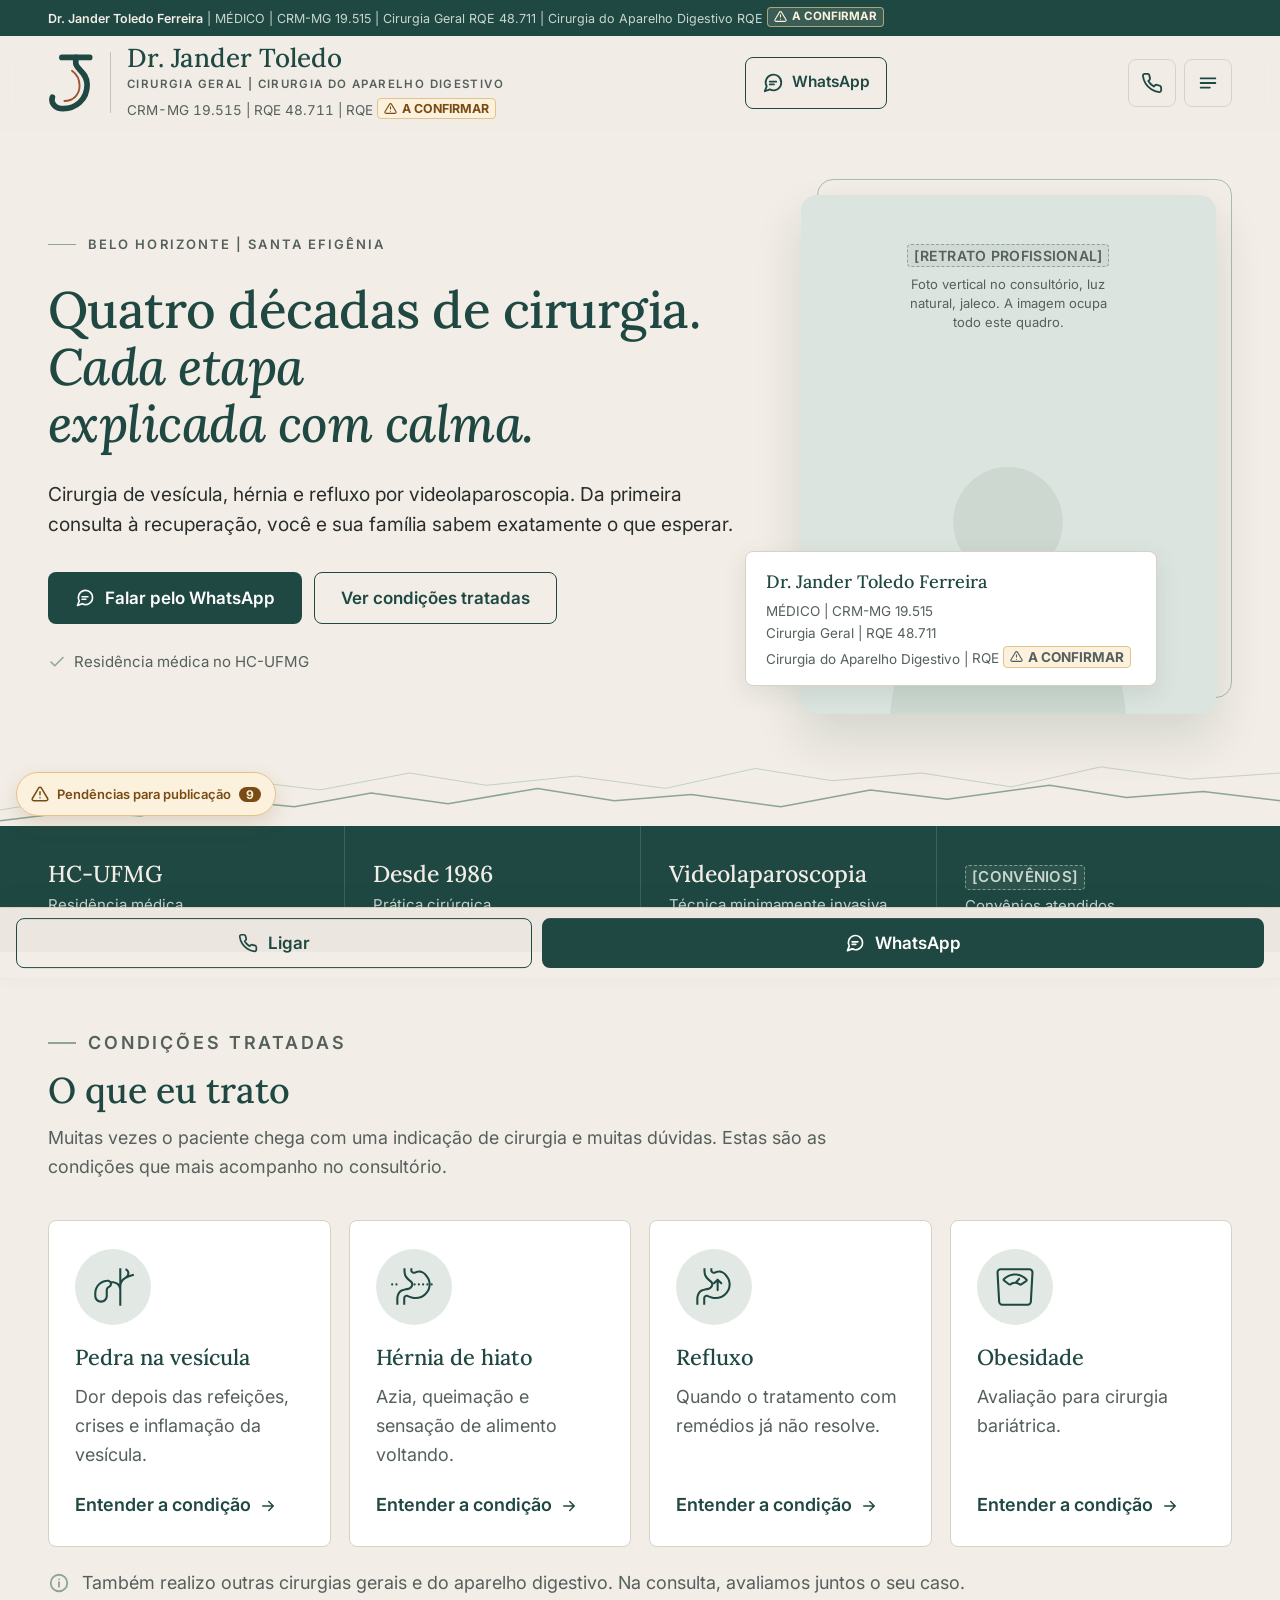
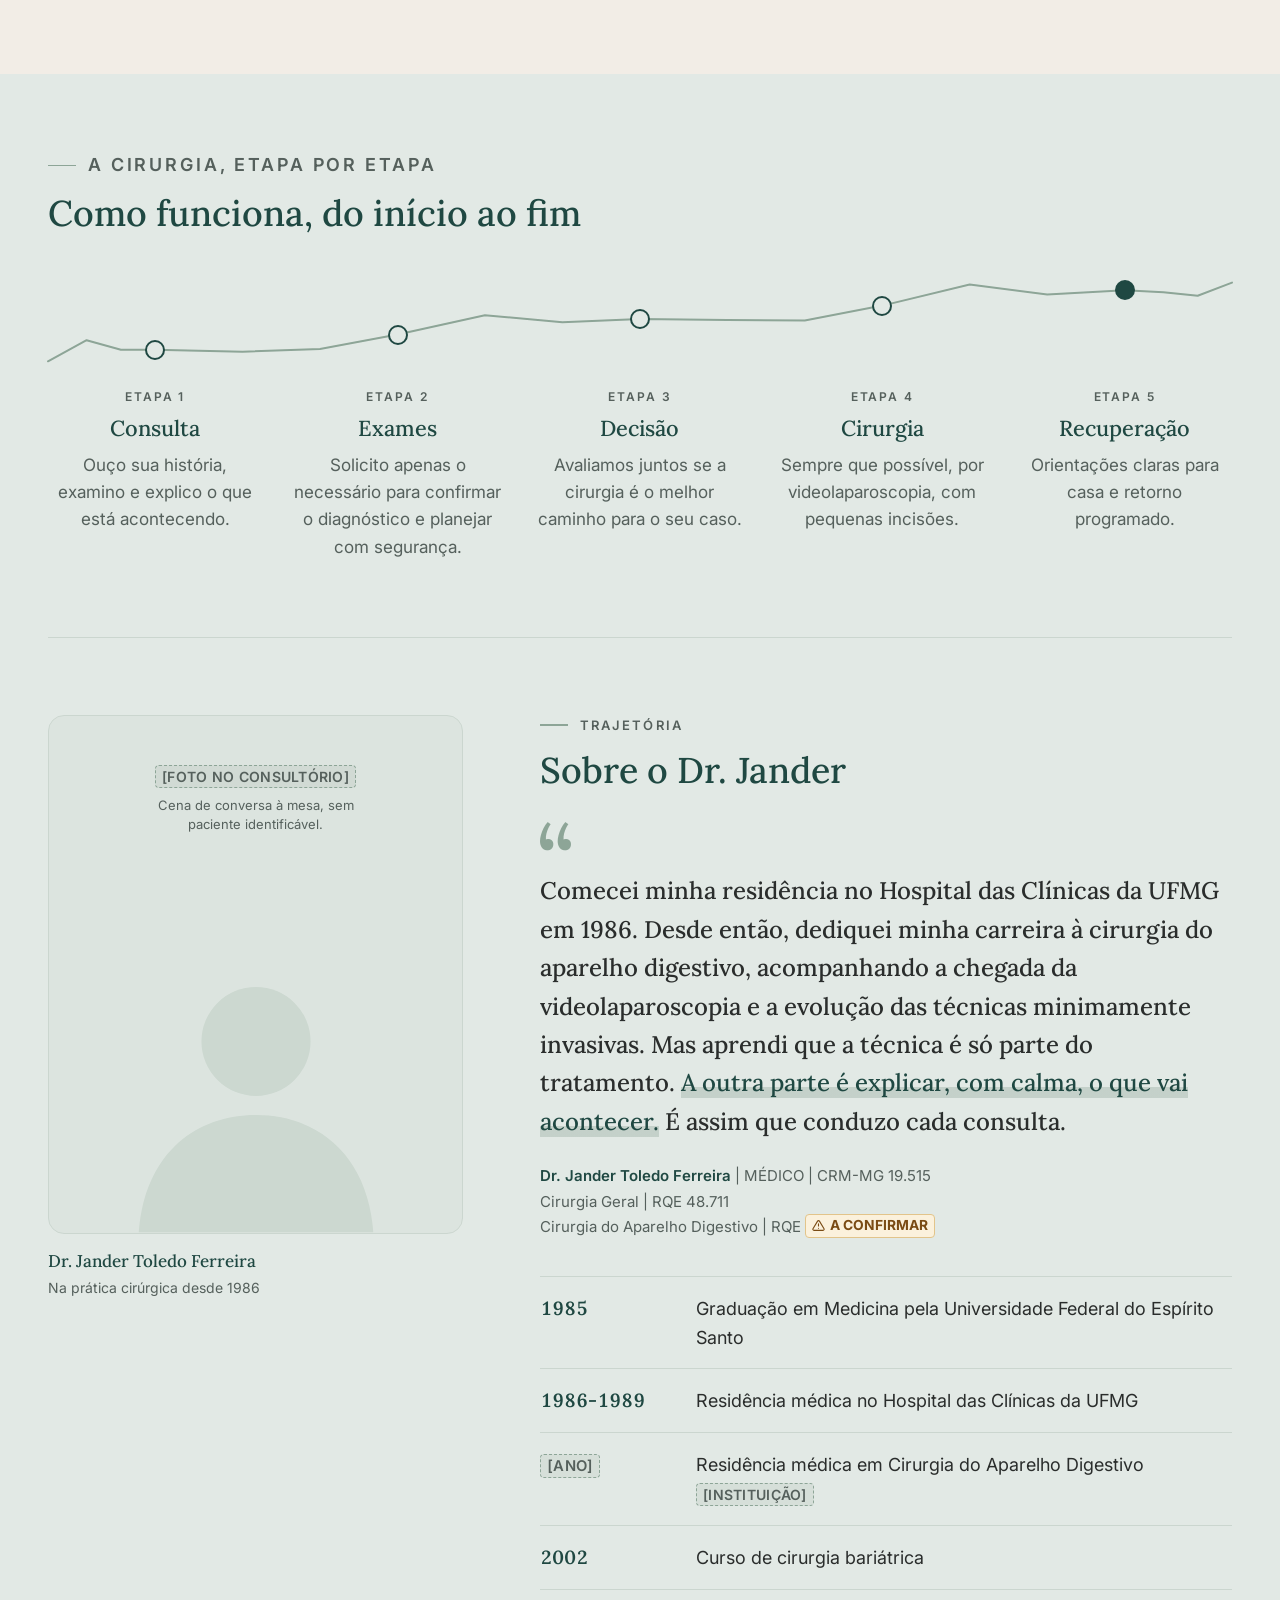
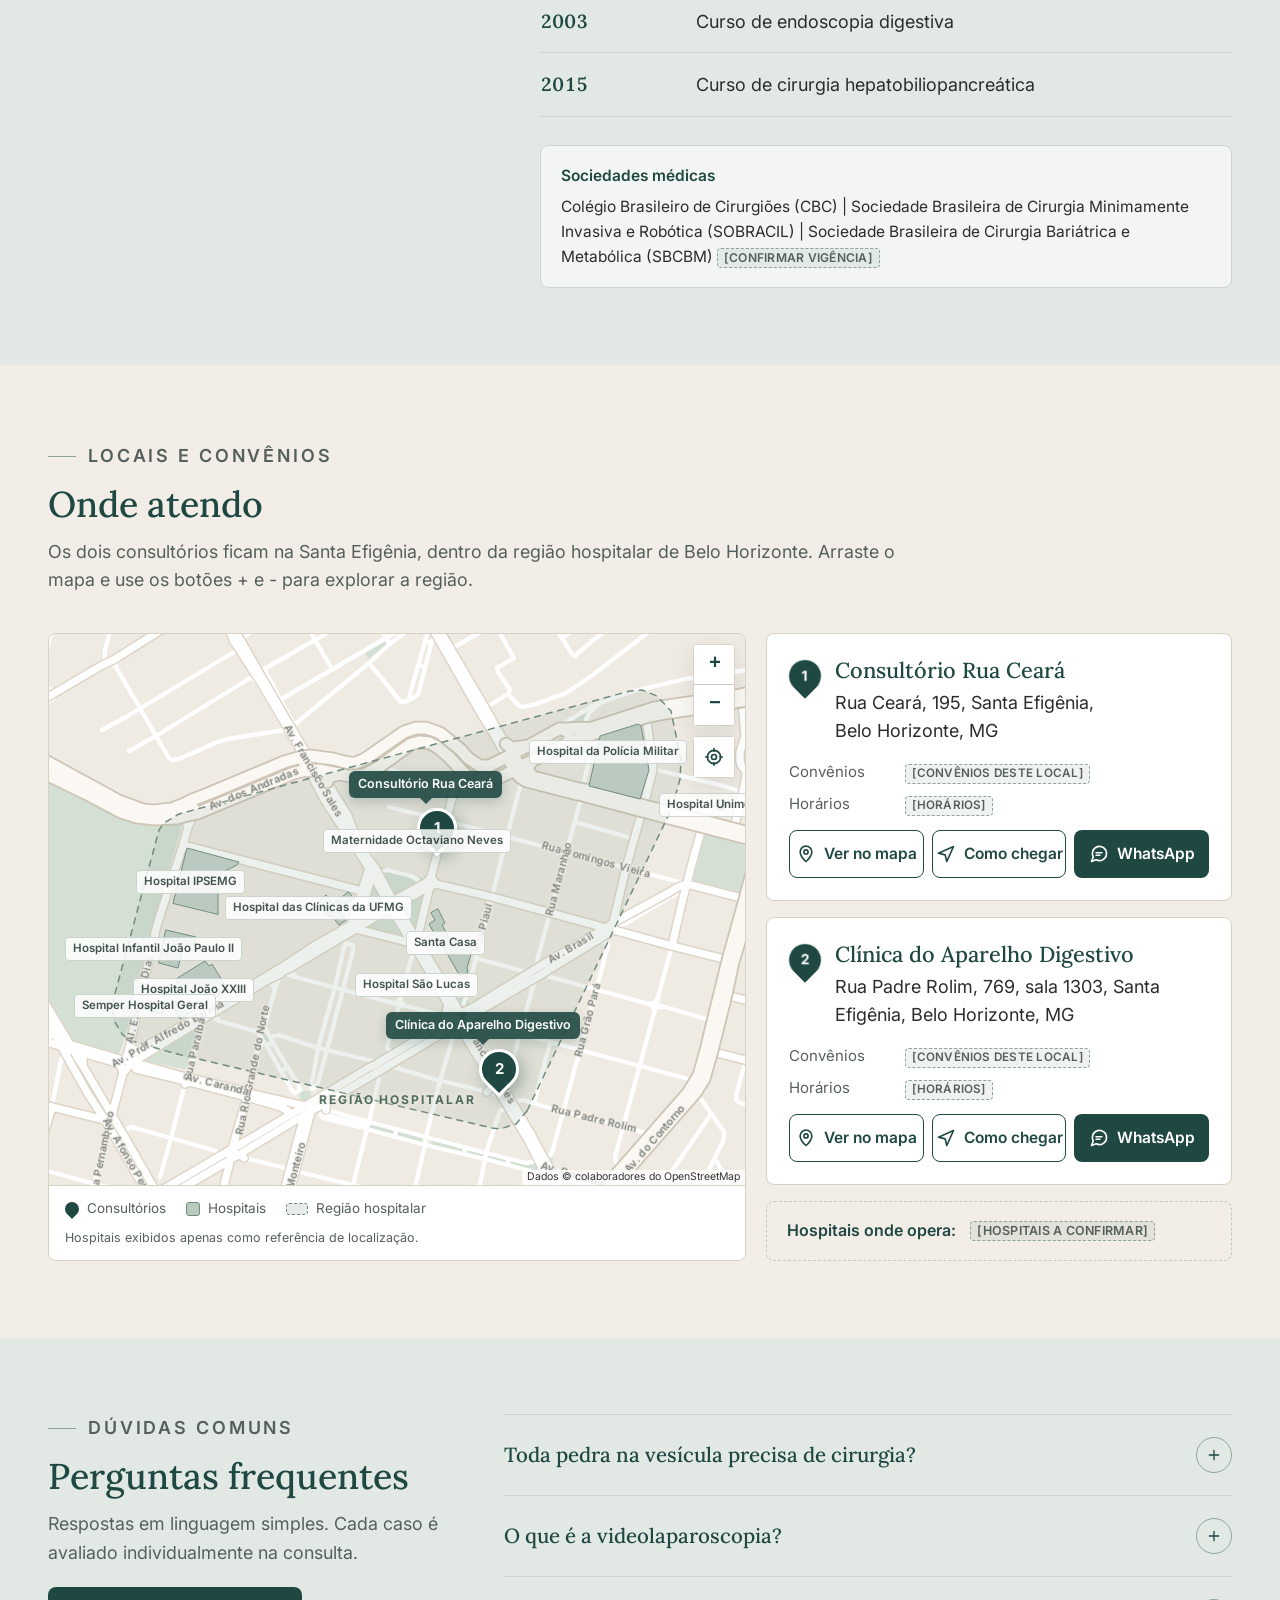
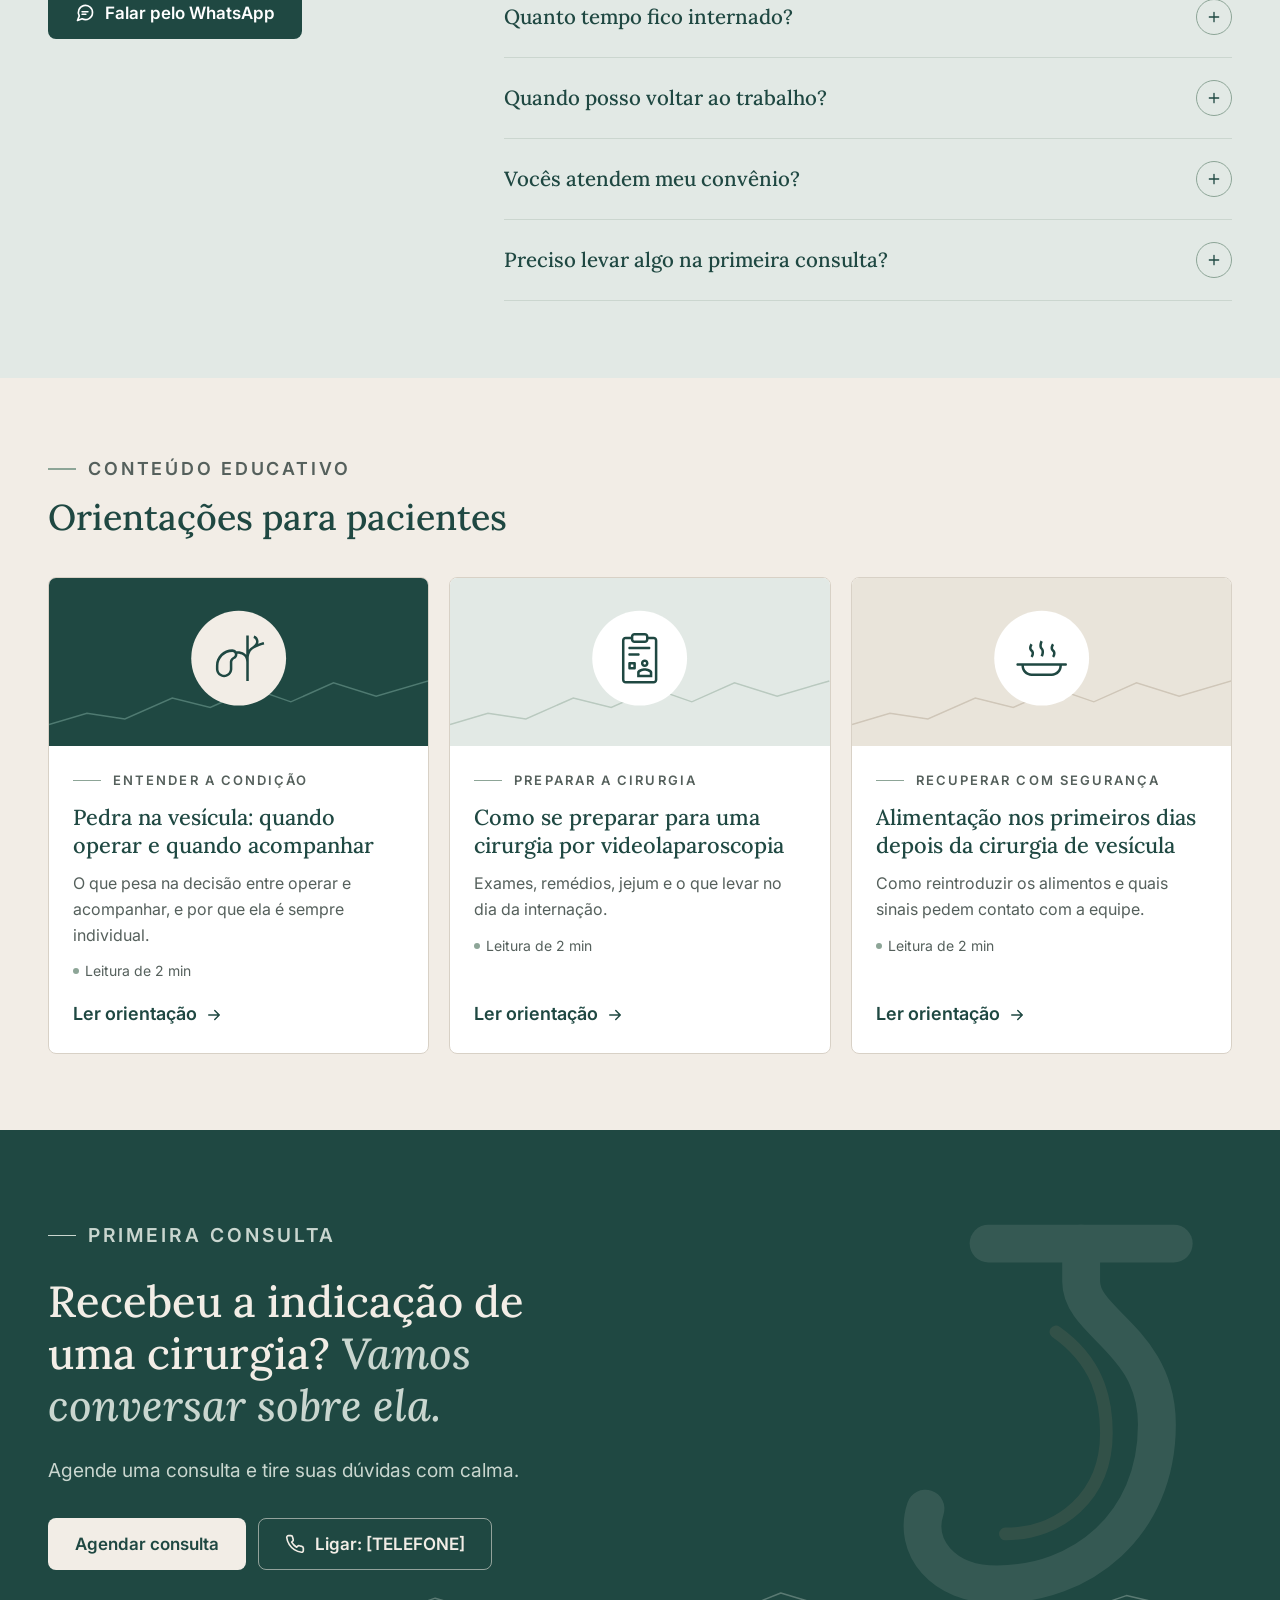
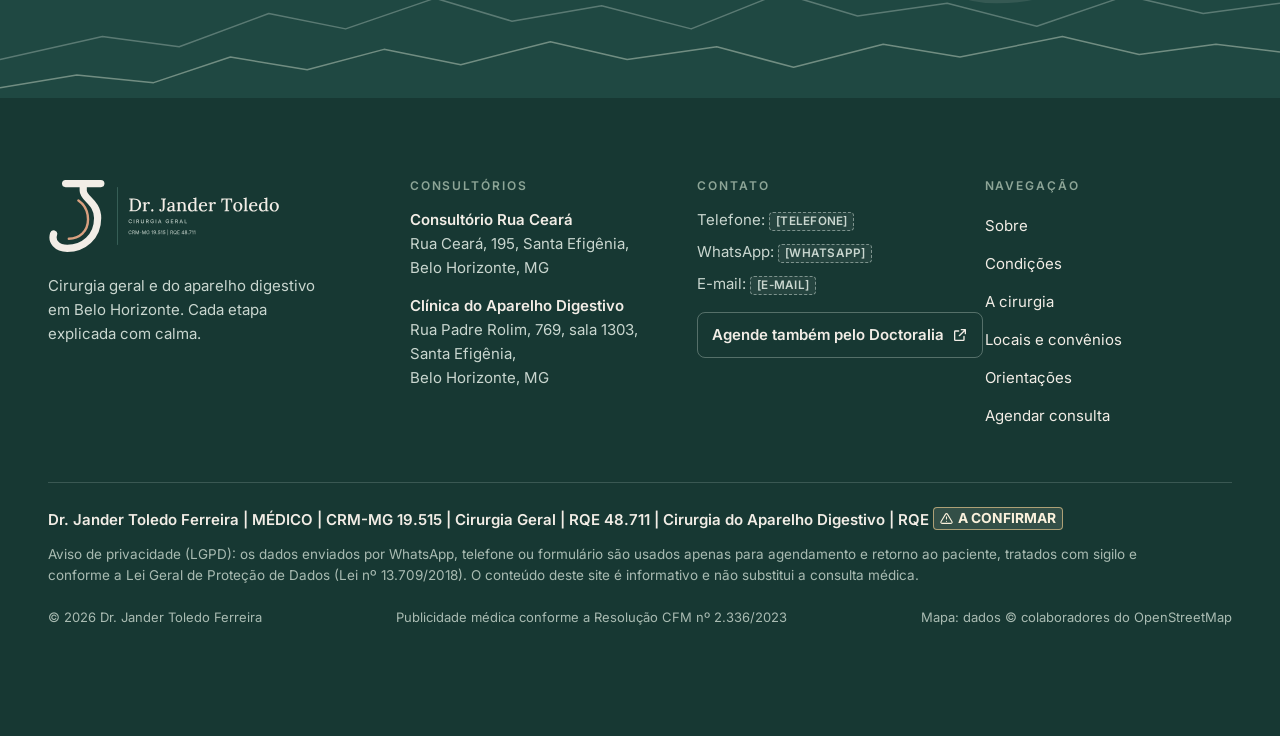
==== commit de411936: "Add files via upload" ====
--- a/index.html
+++ b/index.html
@@ -151,25 +151,26 @@
     </div>
     <div class="cartoes">
       <article class="cartao">
-        <div class="ic" aria-hidden="true"><svg viewBox="0 0 32 32" fill="none" stroke="currentColor" stroke-width="2" stroke-linecap="round" stroke-linejoin="round"><circle cx="11" cy="19" r="4"/><circle cx="20" cy="13" r="3"/><circle cx="21.5" cy="22" r="2.5"/><path d="M6 8c3-2 7-3 11-2"/></svg></div>
+        <div class="ic" aria-hidden="true"><svg viewBox="0 0 48 48" fill="none"><path fill-rule="evenodd" clip-rule="evenodd" d="M28.5615 19.985C29.0876 20.342 29.5716 20.7616 30 21.2448V6H32V17.3085C32.7583 16.3009 33.7392 15.4285 34.9664 14.6543C37.2062 13.2413 37.8041 11.6796 37.7223 10.5323C37.6374 9.34206 36.818 8.32677 35.6838 7.9487L36.3162 6.05134C38.182 6.67327 39.5722 8.35626 39.7172 10.3901C39.7683 11.107 39.6645 11.8371 39.3965 12.5554C41.1113 11.909 42.75 11.4234 43.7541 11.1687L44.2459 13.1073C42.3798 13.5806 38.4154 14.8432 36.0336 16.3458C34.6853 17.1964 33.7663 18.1293 33.1416 19.1965C32.5208 20.2571 32.1569 21.5076 32 23.0499V42H30V27C30 24.3185 28.9037 22.6342 27.4385 21.64C26.1575 20.7707 24.5286 20.3877 22.9596 20.4293C22.9862 20.6157 23 20.8063 23 21C23 22.5142 22.1587 23.8319 20.9179 24.5111C19.949 25.0414 19 25.8954 19 27V33H18.9811C18.7257 36.3562 15.9216 39 12.5 39C9.07839 39 6.27426 36.3562 6.01894 33H6V30C6 22.8203 11.8203 17 19 17C20.2546 17 21.3743 17.5776 22.1077 18.4814C24.2416 18.2632 26.6419 18.6825 28.5615 19.985ZM19 19C12.9249 19 8 23.9249 8 30V32.675L8.01318 32.8483C8.18978 35.1698 10.1321 37 12.5 37C14.8679 37 16.8102 35.1698 16.9868 32.8483L17 32.675V27C17 25.8393 17.5055 24.9051 18.0775 24.2382C18.6407 23.5815 19.3371 23.0964 19.9576 22.7567C20.5831 22.4143 21 21.7544 21 21C21 19.8954 20.1046 19 19 19Z" fill="currentColor"/></svg></div>
         <h3>Pedra na vesícula</h3>
         <p>Dor depois das refeições, crises e inflamação da vesícula.</p>
         <button class="link-seta" type="button" data-painel="cond-vesicula" data-track="condicao_vesicula">Entender a condição <svg viewBox="0 0 24 24" fill="none" stroke="currentColor" stroke-width="2" stroke-linecap="round" stroke-linejoin="round" aria-hidden="true"><path d="M5 12h14M13 6l6 6-6 6"/></svg></button>
       </article>
       <article class="cartao">
-        <div class="ic" aria-hidden="true"><svg viewBox="0 0 32 32" fill="none" stroke="currentColor" stroke-width="2" stroke-linecap="round" stroke-linejoin="round"><path d="M5 16h22"/><path d="M16 26V10"/><path d="M11 15l5-5 5 5"/><path d="M8 21h4M20 21h4"/></svg></div>
+        <div class="ic" aria-hidden="true"><svg viewBox="0 0 48 48" fill="none"><path fill-rule="evenodd" clip-rule="evenodd" d="M22.4334 7.80593C22.4533 8.36778 22.5582 8.69871 22.726 8.89808C22.9709 9.18891 23.2164 9.29144 23.5052 9.31683C23.8448 9.34667 24.2768 9.26968 24.8473 9.09176C25.1253 9.00507 25.413 8.90227 25.7226 8.79014C25.7542 8.77871 25.786 8.76717 25.818 8.75554C26.0937 8.65557 26.3867 8.54931 26.6793 8.4528C27.3241 8.24013 28.0616 8.04116 28.8096 8.04116C33.6124 8.04116 36.4607 11.7906 38.3369 15.1376C40.6411 19.2481 40.5437 24.3791 38.0901 28.4016C36.4758 31.048 34.4126 33.3397 31.285 34.5561C26.7482 36.3206 21.7413 35.6382 17.6158 33.6006C16.6965 33.1466 15.6176 33.845 15.6176 34.733V41H13.6176V34.733C13.6176 32.1815 16.4189 30.7789 18.5014 31.8074C22.2428 33.6552 26.6583 34.2097 30.56 32.6921C33.127 31.6937 34.8943 29.8001 36.3826 27.3601C38.4604 23.9538 38.5426 19.5948 36.5923 16.1156C34.74 12.8112 32.402 10.0412 28.8096 10.0412C28.3898 10.0412 27.8992 10.1564 27.3057 10.3521C27.0427 10.4389 26.7781 10.5349 26.4984 10.6363C26.467 10.6476 26.4355 10.6591 26.4037 10.6706C26.0953 10.7823 25.7689 10.8993 25.4427 11.0011C24.8049 11.2 24.0686 11.374 23.3301 11.3091C22.541 11.2398 21.7986 10.9018 21.1962 10.1863C20.5915 9.46816 20.4596 8.58044 20.4347 7.8768C20.4218 7.51463 20.4367 7.15567 20.452 6.8418C20.4544 6.79377 20.4567 6.7471 20.459 6.70166C20.4723 6.43537 20.4835 6.21135 20.4825 6.00469L22.4825 5.99536C22.4837 6.26171 22.4693 6.54872 22.456 6.8111C22.4538 6.8546 22.4517 6.89742 22.4496 6.93936C22.4345 7.24986 22.4238 7.53535 22.4334 7.80593ZM13.8577 6.50519C13.8582 6.33584 13.8586 6.16741 13.8586 6.00002H15.8586C15.8586 6.12523 15.8585 6.24953 15.8584 6.37296C15.8558 9.10063 15.8536 11.4006 17.1253 13.5438C18.0092 15.0336 19.3171 16.0774 20.8048 17.2647C21.0222 17.4382 21.2434 17.6147 21.4677 17.7962C23.2701 19.2543 23.6577 21.2332 23.0424 22.9664C22.4511 24.6318 20.9625 26.011 19.13 26.5353C18.1451 26.8171 17.2109 27.0258 16.3643 27.215C16.1656 27.2594 15.9717 27.3027 15.7832 27.3456C14.7716 27.5759 13.913 27.7949 13.1496 28.1109C11.7108 28.7064 10.5341 29.6729 9.59141 31.984C9.20068 32.9418 9 33.9633 9 34.994V41H7V34.994C7 33.7033 7.25136 32.4254 7.73956 31.2286C8.87478 28.4456 10.4298 27.072 12.3847 26.2629C13.3181 25.8766 14.3219 25.6271 15.3392 25.3955C15.542 25.3493 15.7455 25.3038 15.9503 25.258C16.7929 25.0697 17.6571 24.8765 18.5798 24.6125C19.827 24.2556 20.7947 23.3194 21.1576 22.2972C21.4965 21.3429 21.3361 20.2623 20.2099 19.3511C20.0047 19.1851 19.794 19.0178 19.5801 18.8478C18.1129 17.6823 16.4906 16.3936 15.4053 14.5644C13.8438 11.9327 13.851 9.10954 13.8577 6.50519Z" fill="currentColor"/><path d="M3 21.5 H10.5 M24.5 21.5 H45" stroke="currentColor" stroke-width="2" stroke-linecap="round" stroke-dasharray="0.1 4"/></svg></div>
         <h3>Hérnia de hiato</h3>
         <p>Azia, queimação e sensação de alimento voltando.</p>
         <button class="link-seta" type="button" data-painel="cond-hernia" data-track="condicao_hernia_hiato">Entender a condição <svg viewBox="0 0 24 24" fill="none" stroke="currentColor" stroke-width="2" stroke-linecap="round" stroke-linejoin="round" aria-hidden="true"><path d="M5 12h14M13 6l6 6-6 6"/></svg></button>
       </article>
       <article class="cartao">
-        <div class="ic" aria-hidden="true"><svg viewBox="0 0 32 32" fill="none" stroke="currentColor" stroke-width="2" stroke-linecap="round" stroke-linejoin="round"><path d="M6 20c3-4 6-4 9 0s6 4 9 0"/><path d="M6 13c3-4 6-4 9 0s6 4 9 0"/><path d="M26 7v6h-6"/></svg></div>
+        <div class="ic" aria-hidden="true"><svg viewBox="0 0 48 48" fill="none"><path fill-rule="evenodd" clip-rule="evenodd" d="M22.4334 7.80593C22.4533 8.36778 22.5582 8.69871 22.726 8.89808C22.9709 9.18891 23.2164 9.29144 23.5052 9.31683C23.8448 9.34667 24.2768 9.26968 24.8473 9.09176C25.1253 9.00507 25.413 8.90227 25.7226 8.79014C25.7542 8.77871 25.786 8.76717 25.818 8.75554C26.0937 8.65557 26.3867 8.54931 26.6793 8.4528C27.3241 8.24013 28.0616 8.04116 28.8096 8.04116C33.6124 8.04116 36.4607 11.7906 38.3369 15.1376C40.6411 19.2481 40.5437 24.3791 38.0901 28.4016C36.4758 31.048 34.4126 33.3397 31.285 34.5561C26.7482 36.3206 21.7413 35.6382 17.6158 33.6006C16.6965 33.1466 15.6176 33.845 15.6176 34.733V41H13.6176V34.733C13.6176 32.1815 16.4189 30.7789 18.5014 31.8074C22.2428 33.6552 26.6583 34.2097 30.56 32.6921C33.127 31.6937 34.8943 29.8001 36.3826 27.3601C38.4604 23.9538 38.5426 19.5948 36.5923 16.1156C34.74 12.8112 32.402 10.0412 28.8096 10.0412C28.3898 10.0412 27.8992 10.1564 27.3057 10.3521C27.0427 10.4389 26.7781 10.5349 26.4984 10.6363C26.467 10.6476 26.4355 10.6591 26.4037 10.6706C26.0953 10.7823 25.7689 10.8993 25.4427 11.0011C24.8049 11.2 24.0686 11.374 23.3301 11.3091C22.541 11.2398 21.7986 10.9018 21.1962 10.1863C20.5915 9.46816 20.4596 8.58044 20.4347 7.8768C20.4218 7.51463 20.4367 7.15567 20.452 6.8418C20.4544 6.79377 20.4567 6.7471 20.459 6.70166C20.4723 6.43537 20.4835 6.21135 20.4825 6.00469L22.4825 5.99536C22.4837 6.26171 22.4693 6.54872 22.456 6.8111C22.4538 6.8546 22.4517 6.89742 22.4496 6.93936C22.4345 7.24986 22.4238 7.53535 22.4334 7.80593ZM13.8577 6.50519C13.8582 6.33584 13.8586 6.16741 13.8586 6.00002H15.8586C15.8586 6.12523 15.8585 6.24953 15.8584 6.37296C15.8558 9.10063 15.8536 11.4006 17.1253 13.5438C18.0092 15.0336 19.3171 16.0774 20.8048 17.2647C21.0222 17.4382 21.2434 17.6147 21.4677 17.7962C23.2701 19.2543 23.6577 21.2332 23.0424 22.9664C22.4511 24.6318 20.9625 26.011 19.13 26.5353C18.1451 26.8171 17.2109 27.0258 16.3643 27.215C16.1656 27.2594 15.9717 27.3027 15.7832 27.3456C14.7716 27.5759 13.913 27.7949 13.1496 28.1109C11.7108 28.7064 10.5341 29.6729 9.59141 31.984C9.20068 32.9418 9 33.9633 9 34.994V41H7V34.994C7 33.7033 7.25136 32.4254 7.73956 31.2286C8.87478 28.4456 10.4298 27.072 12.3847 26.2629C13.3181 25.8766 14.3219 25.6271 15.3392 25.3955C15.542 25.3493 15.7455 25.3038 15.9503 25.258C16.7929 25.0697 17.6571 24.8765 18.5798 24.6125C19.827 24.2556 20.7947 23.3194 21.1576 22.2972C21.4965 21.3429 21.3361 20.2623 20.2099 19.3511C20.0047 19.1851 19.794 19.0178 19.5801 18.8478C18.1129 17.6823 16.4906 16.3936 15.4053 14.5644C13.8438 11.9327 13.851 9.10954 13.8577 6.50519Z" fill="currentColor"/><path d="M27.5 27 V17 M24 20.5 l3.5-3.5 3.5 3.5" stroke="currentColor" stroke-width="2" stroke-linecap="round" stroke-linejoin="round"/></svg></div>
         <h3>Refluxo</h3>
         <p>Quando o tratamento com remédios já não resolve.</p>
         <button class="link-seta" type="button" data-painel="cond-refluxo" data-track="condicao_refluxo">Entender a condição <svg viewBox="0 0 24 24" fill="none" stroke="currentColor" stroke-width="2" stroke-linecap="round" stroke-linejoin="round" aria-hidden="true"><path d="M5 12h14M13 6l6 6-6 6"/></svg></button>
       </article>
       <article class="cartao">
-        <div class="ic" aria-hidden="true"><svg viewBox="0 0 32 32" fill="none" stroke="currentColor" stroke-width="2" stroke-linecap="round" stroke-linejoin="round"><rect x="5" y="7" width="22" height="20" rx="4"/><path d="M11 13a7 7 0 0 1 10 0"/><path d="M16 13l2-2"/></svg></div>
+        <div class="ic" aria-hidden="true"><svg viewBox="0 0 48 48" fill="none"><path fill-rule="evenodd" clip-rule="evenodd" d="M35.8513 16.2506C36.5933 17.0688 36.3659 18.3263 35.4616 18.9606L30.5893 22.3781C29.685 23.0124 28.4495 22.7564 27.556 22.1071C27.3273 21.9408 27.0865 21.7904 26.8353 21.6571C25.9922 21.2096 25.0551 20.9681 24.1007 20.9522C23.1463 20.9363 22.2016 21.1466 21.3441 21.5657C21.0885 21.6906 20.8429 21.8329 20.6088 21.9915C19.6942 22.6108 18.4509 22.8255 17.5682 22.1615L12.8123 18.5837C11.9296 17.9197 11.7441 16.6553 12.513 15.8623C13.7981 14.5369 15.3066 13.4401 16.9744 12.625C19.2429 11.5163 21.7416 10.9602 24.2662 11.0022C26.7908 11.0442 29.2697 11.6831 31.5 12.8667C33.1397 13.7368 34.6109 14.8832 35.8513 16.2506ZM34.1956 17.4057C33.1476 16.2921 31.9212 15.3544 30.5625 14.6334C28.611 13.5977 26.442 13.0387 24.2329 13.0019C22.0239 12.9652 19.8375 13.4518 17.8526 14.4219C16.4707 15.0973 15.2137 15.9937 14.1293 17.0718L18.7666 20.5603C18.7816 20.5652 18.8205 20.5727 18.8976 20.5657C19.0544 20.5516 19.2744 20.4796 19.4875 20.3354C19.799 20.1244 20.1259 19.935 20.4658 19.7688C21.607 19.2111 22.864 18.9314 24.1339 18.9525C24.185 18.9533 24.236 18.9547 24.2869 18.9565C24.3251 18.8764 24.3746 18.8 24.4357 18.7298L27.1821 15.5719C27.5446 15.1552 28.1762 15.1112 28.5929 15.4736C29.0097 15.8361 29.0537 16.4677 28.6912 16.8844L26.5368 19.3616C26.9615 19.5026 27.375 19.6793 27.7728 19.8904C28.1071 20.0678 28.4275 20.268 28.7318 20.4892C28.9399 20.6405 29.1575 20.7198 29.3137 20.739C29.3905 20.7485 29.4297 20.7423 29.4448 20.7379L34.1956 17.4057ZM29.4525 20.7347C29.4528 20.7349 29.45 20.7364 29.4448 20.7379C29.4492 20.7354 29.4523 20.7344 29.4525 20.7347ZM18.759 20.5567C18.7592 20.5565 18.7623 20.5576 18.7666 20.5603C18.7615 20.5585 18.7587 20.557 18.759 20.5567Z" fill="currentColor"/>
+<path fill-rule="evenodd" clip-rule="evenodd" d="M36.2161 42C38.339 42 40.0921 40.3416 40.2099 38.2219L41.7655 10.2219C41.8928 7.92908 40.068 6 37.7716 6L10.2284 6C7.93206 6 6.10718 7.92907 6.23456 10.2219L7.79011 38.2219C7.90787 40.3415 9.66102 42 11.7839 42L36.2161 42ZM11.7839 40L36.2161 40C37.2775 40 38.1541 39.1708 38.213 38.1109L39.7685 10.1109C39.8322 8.96454 38.9198 8 37.7716 8L10.2284 8C9.08023 8 8.16779 8.96454 8.23148 10.1109L9.78703 38.1109C9.84591 39.1708 10.7225 40 11.7839 40Z" fill="currentColor"/></svg></div>
         <h3>Obesidade</h3>
         <p>Avaliação para cirurgia bariátrica.</p>
         <button class="link-seta" type="button" data-painel="cond-obesidade" data-track="condicao_obesidade">Entender a condição <svg viewBox="0 0 24 24" fill="none" stroke="currentColor" stroke-width="2" stroke-linecap="round" stroke-linejoin="round" aria-hidden="true"><path d="M5 12h14M13 6l6 6-6 6"/></svg></button>
@@ -339,64 +340,52 @@
     </div>
     <div class="artigos">
       <article class="artigo">
-        <div class="capa" aria-hidden="true"><svg viewBox="0 0 400 168" preserveAspectRatio="xMidYMid meet" font-family="Inter, system-ui, sans-serif">
-  <g fill="none" stroke="#8DA597" stroke-width="2"><circle cx="64" cy="88" r="15"/><circle cx="93" cy="72" r="10"/><circle cx="92" cy="102" r="8"/></g>
-  <text x="80" y="134" text-anchor="middle" font-size="10.5" font-weight="600" letter-spacing="1.5" fill="#C9D6CF">CÁLCULOS</text>
-  <path d="M112 88 H160" stroke="#C9D6CF" stroke-width="2" fill="none"/>
-  <circle cx="160" cy="88" r="5" fill="#F2EDE6"/>
-  <path d="M160 88 C192 88 196 52 230 52 H262" stroke="#F2EDE6" stroke-width="2" fill="none"/>
-  <path d="M256 46 l8 6 -8 6" stroke="#F2EDE6" stroke-width="2" fill="none" stroke-linecap="round" stroke-linejoin="round"/>
-  <path d="M160 88 C192 88 196 124 230 124 H262" stroke="#C9D6CF" stroke-width="2" stroke-dasharray="5 5" fill="none"/>
-  <path d="M256 118 l8 6 -8 6" stroke="#C9D6CF" stroke-width="2" fill="none" stroke-linecap="round" stroke-linejoin="round"/>
-  <text x="274" y="57" font-size="12.5" font-weight="700" letter-spacing="1.5" fill="#F2EDE6">OPERAR</text>
-  <text x="274" y="129" font-size="12.5" font-weight="700" letter-spacing="1.5" fill="#C9D6CF">ACOMPANHAR</text>
-</svg>
-</div>
+        <div class="capa" aria-hidden="true"><svg viewBox="0 0 400 168" preserveAspectRatio="xMidYMid meet" aria-hidden="true">
+  <path d="M0 150 L40 138 L80 144 L130 122 L170 132 L215 112 L255 126 L300 106 L345 120 L400 104" fill="none" stroke="#4F7A71" stroke-width="1.5"/>
+  <circle cx="200" cy="80" r="50" fill="#F2EDE6"/>
+  <svg x="168" y="48" width="64" height="64" viewBox="0 0 48 48" fill="none" color="#1F4842" style="color:#1F4842"><path fill-rule="evenodd" clip-rule="evenodd" d="M28.5615 19.985C29.0876 20.342 29.5716 20.7616 30 21.2448V6H32V17.3085C32.7583 16.3009 33.7392 15.4285 34.9664 14.6543C37.2062 13.2413 37.8041 11.6796 37.7223 10.5323C37.6374 9.34206 36.818 8.32677 35.6838 7.9487L36.3162 6.05134C38.182 6.67327 39.5722 8.35626 39.7172 10.3901C39.7683 11.107 39.6645 11.8371 39.3965 12.5554C41.1113 11.909 42.75 11.4234 43.7541 11.1687L44.2459 13.1073C42.3798 13.5806 38.4154 14.8432 36.0336 16.3458C34.6853 17.1964 33.7663 18.1293 33.1416 19.1965C32.5208 20.2571 32.1569 21.5076 32 23.0499V42H30V27C30 24.3185 28.9037 22.6342 27.4385 21.64C26.1575 20.7707 24.5286 20.3877 22.9596 20.4293C22.9862 20.6157 23 20.8063 23 21C23 22.5142 22.1587 23.8319 20.9179 24.5111C19.949 25.0414 19 25.8954 19 27V33H18.9811C18.7257 36.3562 15.9216 39 12.5 39C9.07839 39 6.27426 36.3562 6.01894 33H6V30C6 22.8203 11.8203 17 19 17C20.2546 17 21.3743 17.5776 22.1077 18.4814C24.2416 18.2632 26.6419 18.6825 28.5615 19.985ZM19 19C12.9249 19 8 23.9249 8 30V32.675L8.01318 32.8483C8.18978 35.1698 10.1321 37 12.5 37C14.8679 37 16.8102 35.1698 16.9868 32.8483L17 32.675V27C17 25.8393 17.5055 24.9051 18.0775 24.2382C18.6407 23.5815 19.3371 23.0964 19.9576 22.7567C20.5831 22.4143 21 21.7544 21 21C21 19.8954 20.1046 19 19 19Z" fill="currentColor"/></svg>
+</svg></div>
         <div class="corpo">
-          <p class="rotulo">Entender a condição<span class="leitura">Leitura de 2 min</span></p>
+          <p class="rotulo">Entender a condição</p>
           <h3>Pedra na vesícula: quando operar e quando acompanhar</h3>
           <p class="resumo">O que pesa na decisão entre operar e acompanhar, e por que ela é sempre individual.</p>
+          <p class="leitura">Leitura de 2 min</p>
         </div>
         <button class="link-seta" type="button" data-painel="art-vesicula" data-track="artigo_vesicula">Ler orientação <svg viewBox="0 0 24 24" fill="none" stroke="currentColor" stroke-width="2" stroke-linecap="round" stroke-linejoin="round" aria-hidden="true"><path d="M5 12h14M13 6l6 6-6 6"/></svg></button>
       </article>
       <article class="artigo">
-        <div class="capa" aria-hidden="true"><svg viewBox="0 0 400 168" preserveAspectRatio="xMidYMid meet" font-family="Inter, system-ui, sans-serif">
-  <rect x="96" y="22" width="170" height="128" rx="10" fill="#FFFFFF" stroke="#1F4842" stroke-width="2"/>
-  <rect x="146" y="14" width="70" height="18" rx="5" fill="#E2E9E5" stroke="#1F4842" stroke-width="2"/>
-  <g fill="none" stroke="#1F4842" stroke-width="2.2" stroke-linecap="round" stroke-linejoin="round">
-    <path d="M116 60 l6 6 12-12"/><path d="M116 92 l6 6 12-12"/><path d="M116 124 l6 6 12-12"/>
-  </g>
-  <g font-size="14" font-weight="600" fill="#1F4842"><text x="146" y="66">Exames</text><text x="146" y="98">Remédios</text><text x="146" y="130">Jejum</text></g>
-  <g fill="none" stroke="#1F4842" stroke-width="2" stroke-linecap="round"><circle cx="318" cy="84" r="26"/><path d="M318 70 V84 L328 92"/></g>
-  <circle cx="318" cy="84" r="34" fill="none" stroke="#8DA597" stroke-width="1.5" stroke-dasharray="3 5"/>
-</svg>
-</div>
+        <div class="capa" aria-hidden="true"><svg viewBox="0 0 400 168" preserveAspectRatio="xMidYMid meet" aria-hidden="true">
+  <path d="M0 150 L40 138 L80 144 L130 122 L170 132 L215 112 L255 126 L300 106 L345 120 L400 104" fill="none" stroke="#B9C9BF" stroke-width="1.5"/>
+  <circle cx="200" cy="80" r="50" fill="#FFFFFF"/>
+  <svg x="168" y="48" width="64" height="64" viewBox="0 0 48 48" fill="none" color="#1F4842" style="color:#1F4842"><path d="M16 20C15.4477 20 15 20.4477 15 21C15 21.5523 15.4477 22 16 22H23C23.5523 22 24 21.5523 24 21C24 20.4477 23.5523 20 23 20H16Z" fill="currentColor"/>
+<path d="M15 16C15 15.4477 15.4477 15 16 15H31.5C32.0523 15 32.5 15.4477 32.5 16C32.5 16.5523 32.0523 17 31.5 17H16C15.4477 17 15 16.5523 15 16Z" fill="currentColor"/>
+<path fill-rule="evenodd" clip-rule="evenodd" d="M15 28C15 27.4477 15.4477 27 16 27H20C20.5523 27 21 27.4477 21 28V32C21 32.5523 20.5523 33 20 33H16C15.4477 33 15 32.5523 15 32V28ZM17 31V29H19V31H17Z" fill="currentColor"/>
+<path fill-rule="evenodd" clip-rule="evenodd" d="M28 31C29.6575 31 31 29.6575 31 28C31 26.3425 29.6575 25 28 25C26.3425 25 25 26.3425 25 28C25 29.6575 26.3425 31 28 31ZM28 29C28.5529 29 29 28.5529 29 28C29 27.4471 28.5529 27 28 27C27.4471 27 27 27.4471 27 28C27 28.5529 27.4471 29 28 29Z" fill="currentColor"/>
+<path fill-rule="evenodd" clip-rule="evenodd" d="M22 35.1818C22 33.0659 25.9975 32 28 32C30.0025 32 34 33.0659 34 35.1818V39H22V35.1818ZM24.0549 35.2212C24.0305 35.2451 24.0127 35.2645 24 35.2793V37H32V35.2793C31.9873 35.2645 31.9695 35.2451 31.9451 35.2212C31.7814 35.061 31.4647 34.8488 30.9688 34.6382C29.9689 34.2133 28.7352 34 28 34C27.2648 34 26.0311 34.2133 25.0312 34.6382C24.5353 34.8488 24.2186 35.061 24.0549 35.2212Z" fill="currentColor"/>
+<path fill-rule="evenodd" clip-rule="evenodd" d="M17 7C17 5.34315 18.3431 4 20 4H28C29.6569 4 31 5.34315 31 7H35C36.6569 7 38 8.34314 38 10V41C38 42.6569 36.6569 44 35 44H13C11.3431 44 10 42.6569 10 41V10C10 8.34315 11.3431 7 13 7H17ZM28 12C29.6569 12 31 10.6569 31 9H35C35.5523 9 36 9.44772 36 10V41C36 41.5523 35.5523 42 35 42H13C12.4477 42 12 41.5523 12 41V10C12 9.44772 12.4477 9 13 9H17C17 10.6569 18.3431 12 20 12H28ZM20 6C19.4477 6 19 6.44772 19 7V9C19 9.55228 19.4477 10 20 10H28C28.5523 10 29 9.55228 29 9V7C29 6.44772 28.5523 6 28 6H20Z" fill="currentColor"/></svg>
+</svg></div>
         <div class="corpo">
-          <p class="rotulo">Preparar a cirurgia<span class="leitura">Leitura de 2 min</span></p>
+          <p class="rotulo">Preparar a cirurgia</p>
           <h3>Como se preparar para uma cirurgia por videolaparoscopia</h3>
           <p class="resumo">Exames, remédios, jejum e o que levar no dia da internação.</p>
+          <p class="leitura">Leitura de 2 min</p>
         </div>
         <button class="link-seta" type="button" data-painel="art-preparo" data-track="artigo_preparo">Ler orientação <svg viewBox="0 0 24 24" fill="none" stroke="currentColor" stroke-width="2" stroke-linecap="round" stroke-linejoin="round" aria-hidden="true"><path d="M5 12h14M13 6l6 6-6 6"/></svg></button>
       </article>
       <article class="artigo">
-        <div class="capa" aria-hidden="true"><svg viewBox="0 0 400 168" preserveAspectRatio="xMidYMid meet" font-family="Inter, system-ui, sans-serif">
-  <path d="M70 118 H330" stroke="#8DA597" stroke-width="2"/>
-  <g fill="#1F4842"><circle cx="80" cy="118" r="5"/><circle cx="200" cy="118" r="5"/><circle cx="320" cy="118" r="5"/></g>
-  <g fill="none" stroke="#1F4842" stroke-width="2" stroke-linecap="round" stroke-linejoin="round">
-    <path d="M64 84 h32 a16 12 0 0 1 -32 0z"/><path d="M74 72 c-3-5 3-7 0-12"/><path d="M86 72 c-3-5 3-7 0-12"/>
-    <ellipse cx="200" cy="86" rx="28" ry="9"/><path d="M186 82 q6 -8 14 -2 q8 -6 14 2"/>
-    <ellipse cx="320" cy="86" rx="36" ry="11"/><path d="M300 81 q8 -12 20 -4 q12 -8 20 4"/><path d="M366 64 v32 M372 64 v10 a6 6 0 0 1 -12 0 v-10"/>
-  </g>
-  <g font-size="11" font-weight="700" letter-spacing="1.2" fill="#1F4842" text-anchor="middle">
-    <text x="80" y="144">PRIMEIROS DIAS</text><text x="200" y="144">SEMANA 1</text><text x="320" y="144">DEPOIS</text>
-  </g>
-  <g font-size="10.5" fill="#55605C" text-anchor="middle"><text x="80" y="158">leve e fracionada</text><text x="200" y="158">reintrodução gradual</text><text x="320" y="158">alimentação habitual</text></g>
-</svg>
-</div>
+        <div class="capa" aria-hidden="true"><svg viewBox="0 0 400 168" preserveAspectRatio="xMidYMid meet" aria-hidden="true">
+  <path d="M0 150 L40 138 L80 144 L130 122 L170 132 L215 112 L255 126 L300 106 L345 120 L400 104" fill="none" stroke="#CFC6B8" stroke-width="1.5"/>
+  <circle cx="200" cy="80" r="50" fill="#FFFFFF"/>
+  <svg x="168" y="48" width="64" height="64" viewBox="0 0 48 48" fill="none" color="#1F4842" style="color:#1F4842"><path d="M24 10.5001C23.1056 10.0529 23.1053 10.0535 23.1053 10.0535L23.1042 10.0557L23.102 10.0601L23.0956 10.0731L23.0749 10.1162C23.0577 10.1523 23.0341 10.203 23.0055 10.2668C22.9483 10.3944 22.8708 10.5752 22.7854 10.7974C22.6156 11.2388 22.4087 11.8575 22.2694 12.554C22.0052 13.8752 21.9175 15.8318 23.2929 17.2072C23.9175 17.8318 24.0052 18.8752 23.7694 20.054C23.6587 20.6075 23.4906 21.1138 23.3479 21.4849C23.2771 21.669 23.2139 21.8162 23.1695 21.9153C23.1474 21.9647 23.13 22.0019 23.1188 22.0253L23.107 22.05L23.1053 22.0534C23.1053 22.0534 23.1056 22.0529 24 22.5001C24.8944 22.9473 24.895 22.9461 24.895 22.9461L24.8958 22.9445L24.898 22.9402L24.9044 22.9271L24.9251 22.8841C24.9423 22.848 24.9659 22.7972 24.9945 22.7334C25.0517 22.6058 25.1292 22.425 25.2146 22.2028C25.3844 21.7614 25.5913 21.1427 25.7306 20.4462C25.9948 19.125 26.0825 17.1684 24.7071 15.793C24.0825 15.1684 23.9948 14.125 24.2306 12.9462C24.3413 12.3927 24.5094 11.8864 24.6521 11.5153C24.7229 11.3312 24.7861 11.184 24.8305 11.0849C24.8526 11.0355 24.87 10.9983 24.8812 10.9749L24.893 10.9502L24.8947 10.9468C24.8947 10.9468 24.8944 10.9473 24 10.5001Z" fill="currentColor"/>
+<path fill-rule="evenodd" clip-rule="evenodd" d="M4 29.0001C4 28.4478 4.44772 28.0001 5 28.0001H43C43.5523 28.0001 44 28.4478 44 29.0001C44 29.5524 43.5523 30.0001 43 30.0001H40C40 34.4184 36.4183 38.0001 32 38.0001H16C11.5817 38.0001 8 34.4184 8 30.0001H5C4.44772 30.0001 4 29.5524 4 29.0001ZM10 30.0001H38C38 33.3138 35.3137 36.0001 32 36.0001H16C12.6863 36.0001 10 33.3138 10 30.0001Z" fill="currentColor"/>
+<path d="M15.1707 12.4412C15.1707 12.4412 15.1712 12.4406 16 13.0001C16.8288 13.5596 16.8292 13.5591 16.8292 13.5591L16.8169 13.5781C16.8054 13.596 16.787 13.6252 16.7632 13.6643C16.7157 13.7429 16.6475 13.8606 16.5711 14.0078C16.416 14.3066 16.2377 14.7062 16.1217 15.1358C15.8808 16.028 15.9674 16.7315 16.5952 17.1966C18.2174 18.3982 18.1308 20.1947 17.8092 21.3858C17.6439 21.9979 17.4003 22.5357 17.2039 22.914C17.1046 23.1054 17.0145 23.2612 16.9478 23.3714C16.9144 23.4266 16.8867 23.4707 16.8663 23.5024L16.8456 23.5344L16.8415 23.5406L16.8335 23.5526L16.8308 23.5567L16.8297 23.5583C16.8297 23.5583 16.8288 23.5596 16 23.0001C15.1712 22.4406 15.1708 22.4412 15.1708 22.4412L15.1831 22.4221C15.1946 22.4042 15.213 22.3751 15.2368 22.3359C15.2843 22.2573 15.3525 22.1397 15.4289 21.9924C15.584 21.6937 15.7623 21.294 15.8783 20.8644C16.1192 19.9722 16.0326 19.2687 15.4048 18.8037C13.7826 17.602 13.8692 15.8055 14.1908 14.6144C14.3561 14.0024 14.5997 13.4645 14.7961 13.0862C14.8954 12.8949 14.9855 12.7391 15.0522 12.6288C15.0856 12.5736 15.1133 12.5295 15.1337 12.4978C15.1439 12.482 15.1522 12.4692 15.1585 12.4596L15.1665 12.4476L15.1692 12.4435L15.1707 12.4412Z" fill="currentColor"/>
+<path d="M33 13.0001C32.1712 12.4406 32.1707 12.4412 32.1707 12.4412L32.1692 12.4435L32.1665 12.4476L32.1585 12.4596C32.1522 12.4692 32.1439 12.482 32.1337 12.4978C32.1133 12.5295 32.0856 12.5736 32.0522 12.6288C31.9855 12.7391 31.8954 12.8949 31.7961 13.0862C31.5997 13.4645 31.3561 14.0024 31.1908 14.6144C30.8692 15.8055 30.7826 17.602 32.4048 18.8037C33.0326 19.2687 33.1192 19.9722 32.8783 20.8644C32.7623 21.294 32.584 21.6937 32.4289 21.9924C32.3525 22.1397 32.2843 22.2573 32.2367 22.3359C32.213 22.3751 32.1946 22.4042 32.1831 22.4221L32.1708 22.4412C32.1708 22.4412 32.1712 22.4406 33 23.0001C33.8288 23.5596 33.8297 23.5583 33.8297 23.5583L33.8308 23.5567L33.8335 23.5526L33.8415 23.5406L33.8573 23.5164L33.8663 23.5024C33.8867 23.4707 33.9144 23.4266 33.9478 23.3714C34.0145 23.2612 34.1046 23.1054 34.2039 22.914C34.4003 22.5357 34.6439 21.9979 34.8092 21.3858C35.1308 20.1947 35.2174 18.3982 33.5952 17.1966C32.9674 16.7315 32.8808 16.028 33.1217 15.1358C33.2377 14.7062 33.416 14.3066 33.5711 14.0078C33.6475 13.8606 33.7157 13.7429 33.7632 13.6643C33.787 13.6252 33.8054 13.596 33.8169 13.5781L33.8292 13.5591C33.8292 13.5591 33.8288 13.5596 33 13.0001Z" fill="currentColor"/></svg>
+</svg></div>
         <div class="corpo">
-          <p class="rotulo">Recuperar com segurança<span class="leitura">Leitura de 2 min</span></p>
+          <p class="rotulo">Recuperar com segurança</p>
           <h3>Alimentação nos primeiros dias depois da cirurgia de vesícula</h3>
           <p class="resumo">Como reintroduzir os alimentos e quais sinais pedem contato com a equipe.</p>
+          <p class="leitura">Leitura de 2 min</p>
         </div>
         <button class="link-seta" type="button" data-painel="art-alimentacao" data-track="artigo_alimentacao">Ler orientação <svg viewBox="0 0 24 24" fill="none" stroke="currentColor" stroke-width="2" stroke-linecap="round" stroke-linejoin="round" aria-hidden="true"><path d="M5 12h14M13 6l6 6-6 6"/></svg></button>
       </article>
--- a/assets/css/estilo.css
+++ b/assets/css/estilo.css
@@ -196,8 +196,8 @@
 @media (max-width:600px){.cartoes{grid-template-columns:1fr}}
 .cartao{position:relative;background:var(--branco);border:1px solid var(--linha);border-radius:var(--raio-md);padding:28px 26px 16px;display:flex;flex-direction:column;gap:12px;transition:box-shadow .25s,transform .25s,border-color .25s;min-width:0}
 .cartao:hover{box-shadow:var(--sombra);transform:translateY(-3px);border-color:#CBC2B4}
-.cartao .ic{width:52px;height:52px;border-radius:50%;background:var(--nevoa);display:grid;place-items:center;color:var(--verde-serra);margin-bottom:6px}
-.cartao .ic svg{width:28px;height:28px}
+.cartao .ic{width:76px;height:76px;border-radius:50%;background:var(--nevoa);display:grid;place-items:center;color:var(--verde-serra);margin-bottom:6px}
+.cartao .ic svg{width:50px;height:50px}
 .cartao p{color:var(--grafite-verde);flex:1}
 .cartao .link-seta::before{content:"";position:absolute;inset:0;border-radius:var(--raio-md)}
 .nota-secao{margin-top:22px;display:flex;gap:12px;align-items:flex-start;color:var(--grafite-verde)}
@@ -329,12 +329,13 @@
 .artigo{position:relative;display:flex;flex-direction:column;background:var(--branco);border:1px solid var(--linha);border-radius:var(--raio-md);overflow:hidden;transition:box-shadow .25s,transform .25s;min-width:0}
 .artigo:hover{box-shadow:var(--sombra);transform:translateY(-3px)}
 .artigo .capa{height:168px;position:relative;overflow:hidden}
-.artigo .capa svg{position:absolute;inset:0;width:100%;height:100%}
+.artigo .capa > svg{position:absolute;inset:0;width:100%;height:100%}
 .artigo:nth-child(1) .capa{background:var(--verde-serra)}
 .artigo:nth-child(2) .capa{background:var(--nevoa)}
 .artigo:nth-child(3) .capa{background:#E9E4DA}
 .artigo .corpo{padding:24px 24px 8px;display:grid;gap:12px;flex:1;align-content:start}
-.rotulo .leitura{margin-left:auto;letter-spacing:.04em;text-transform:none;font-weight:500;color:var(--grafite-verde)}
+.artigo .leitura{font-size:14px;color:var(--grafite-verde);display:flex;align-items:center;gap:6px}
+.artigo .leitura::before{content:"";width:6px;height:6px;border-radius:50%;background:var(--salvia)}
 .artigo .corpo p.resumo{color:var(--grafite-verde);font-size:16px}
 .artigo .link-seta{margin:0 24px 14px}
 .artigo .link-seta::before{content:"";position:absolute;inset:0}
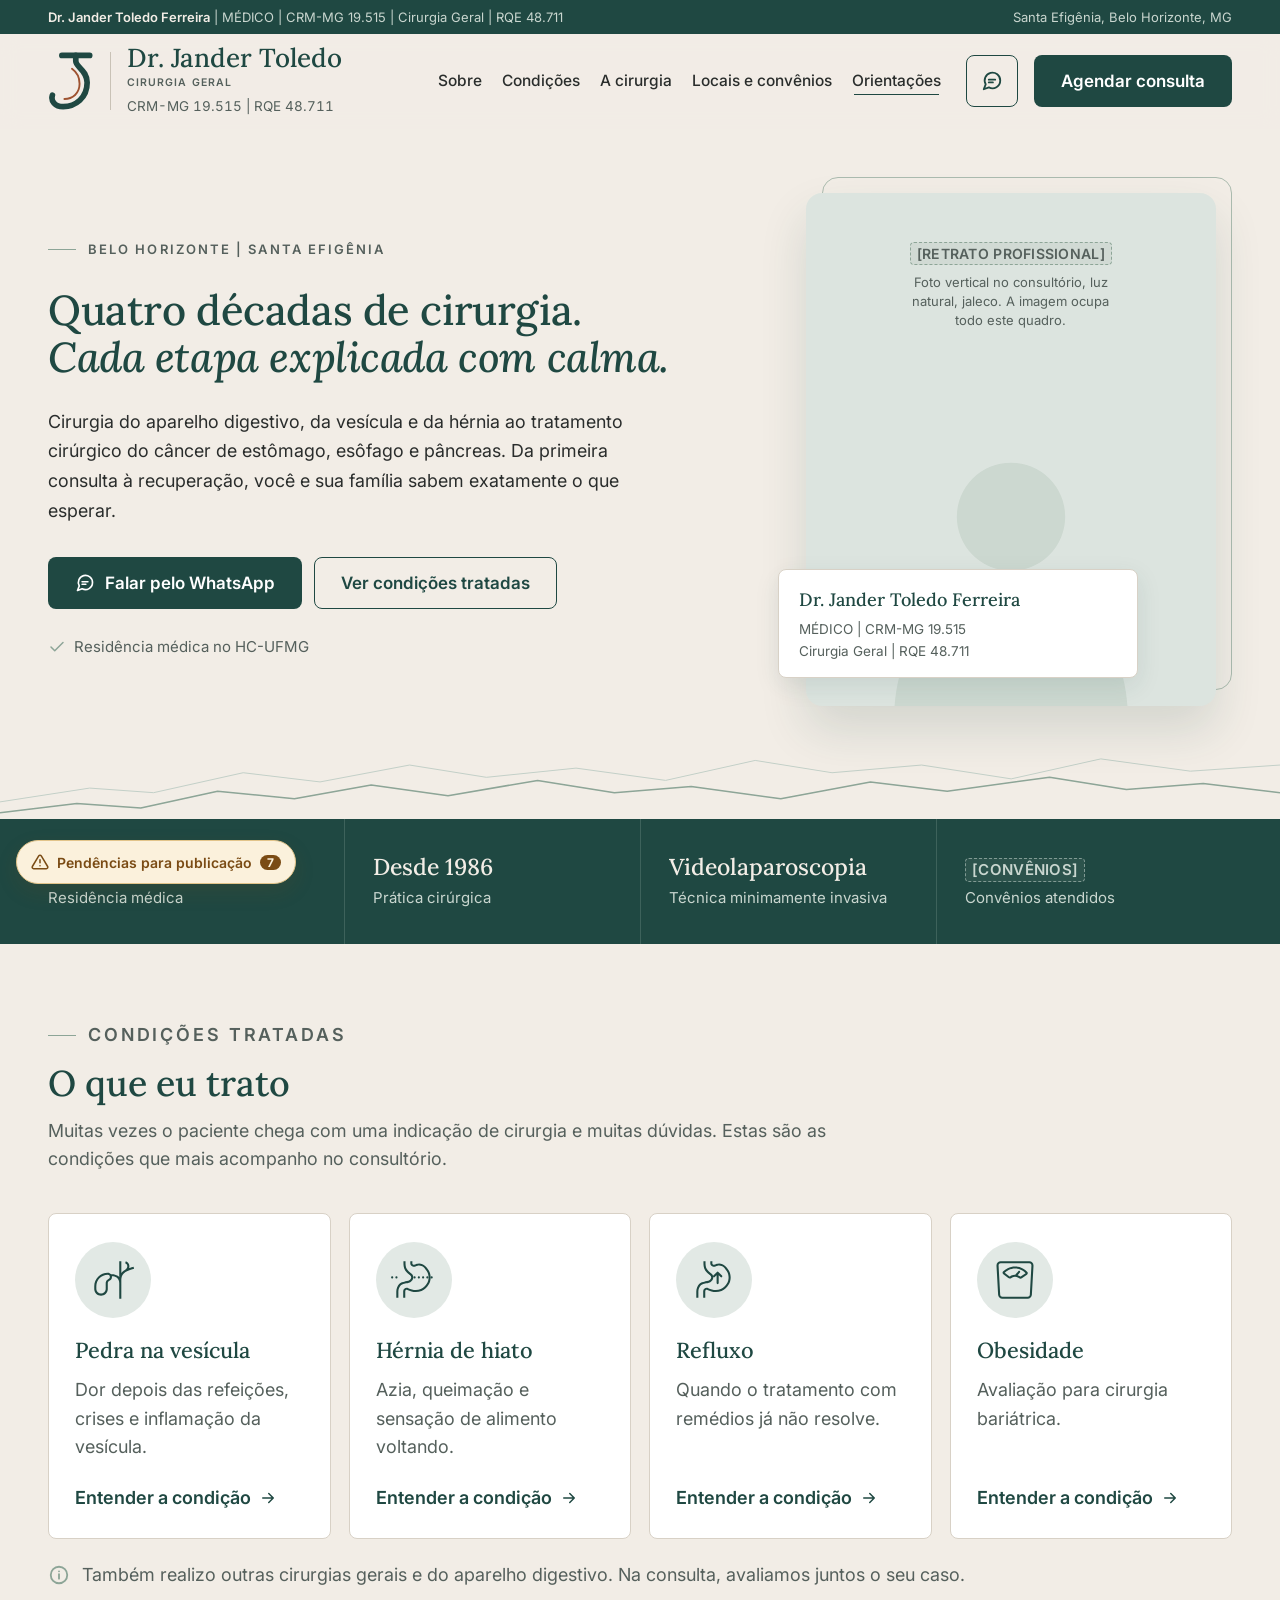
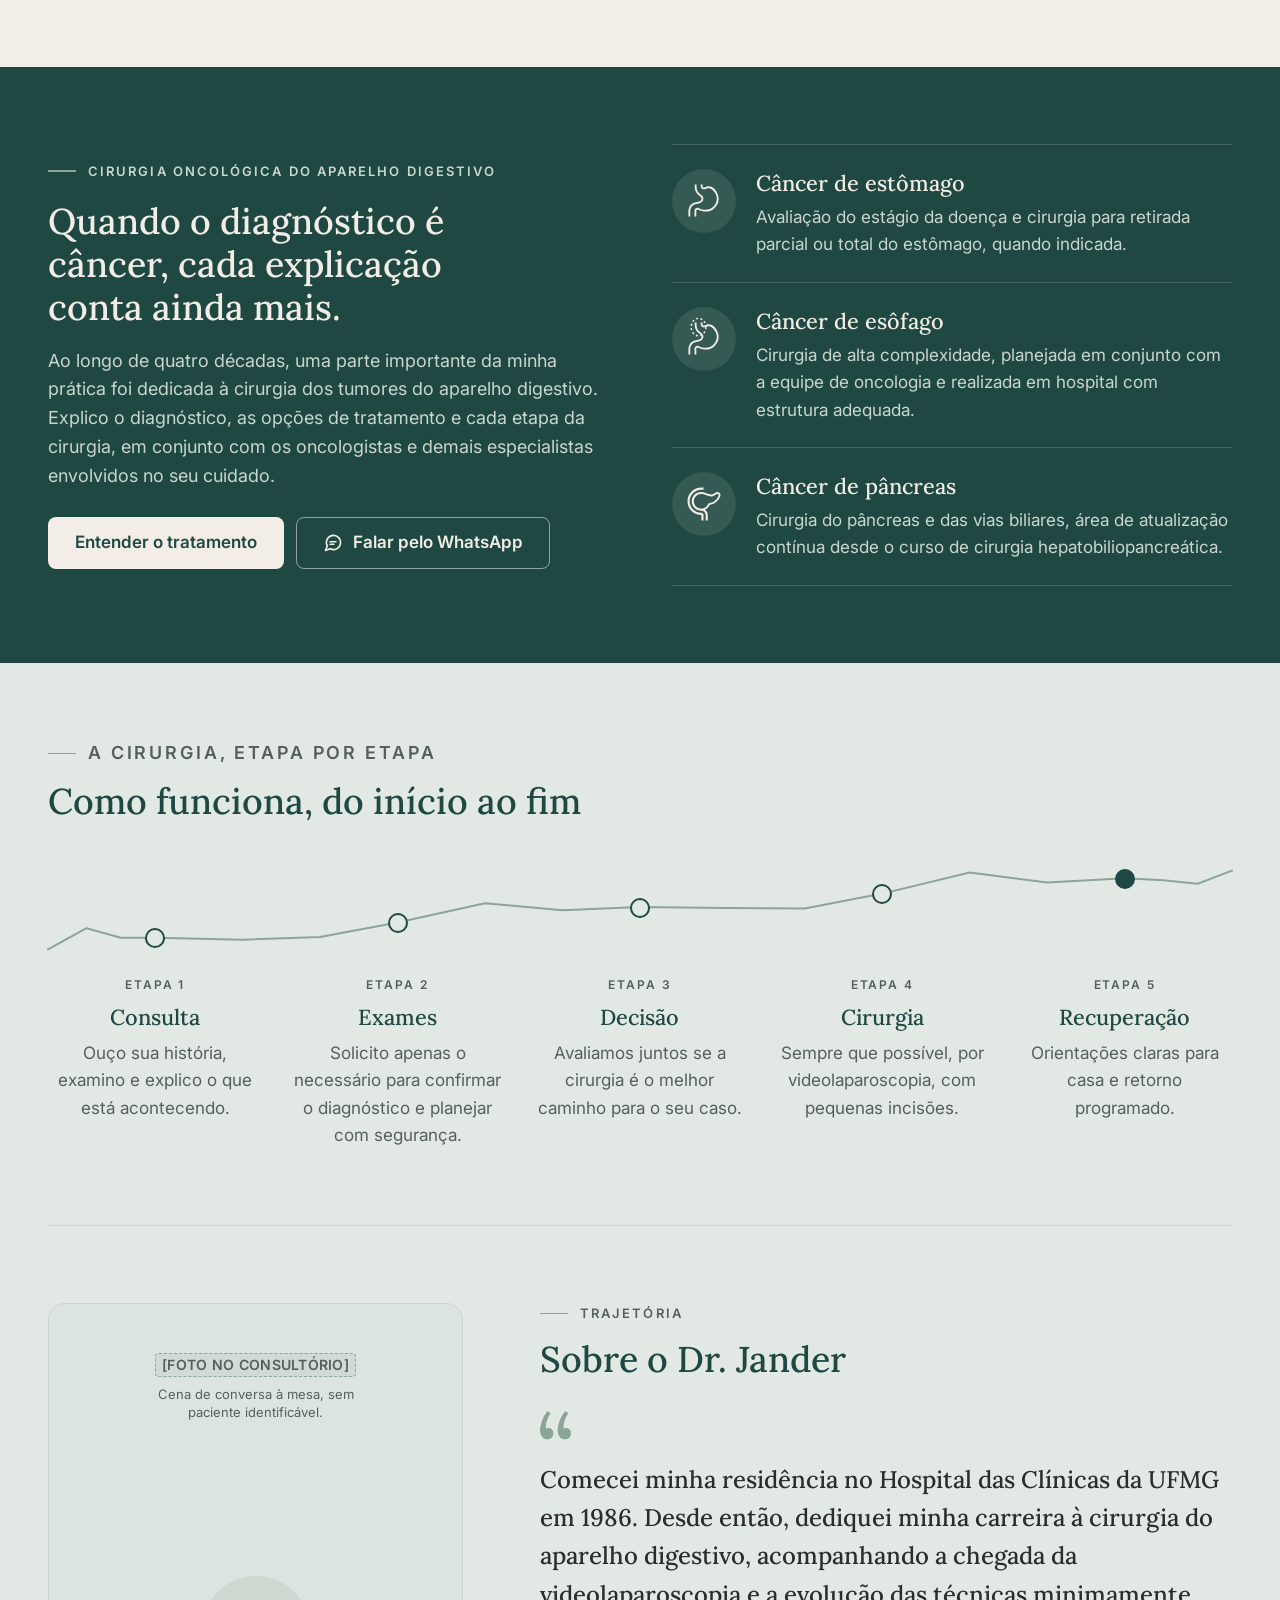
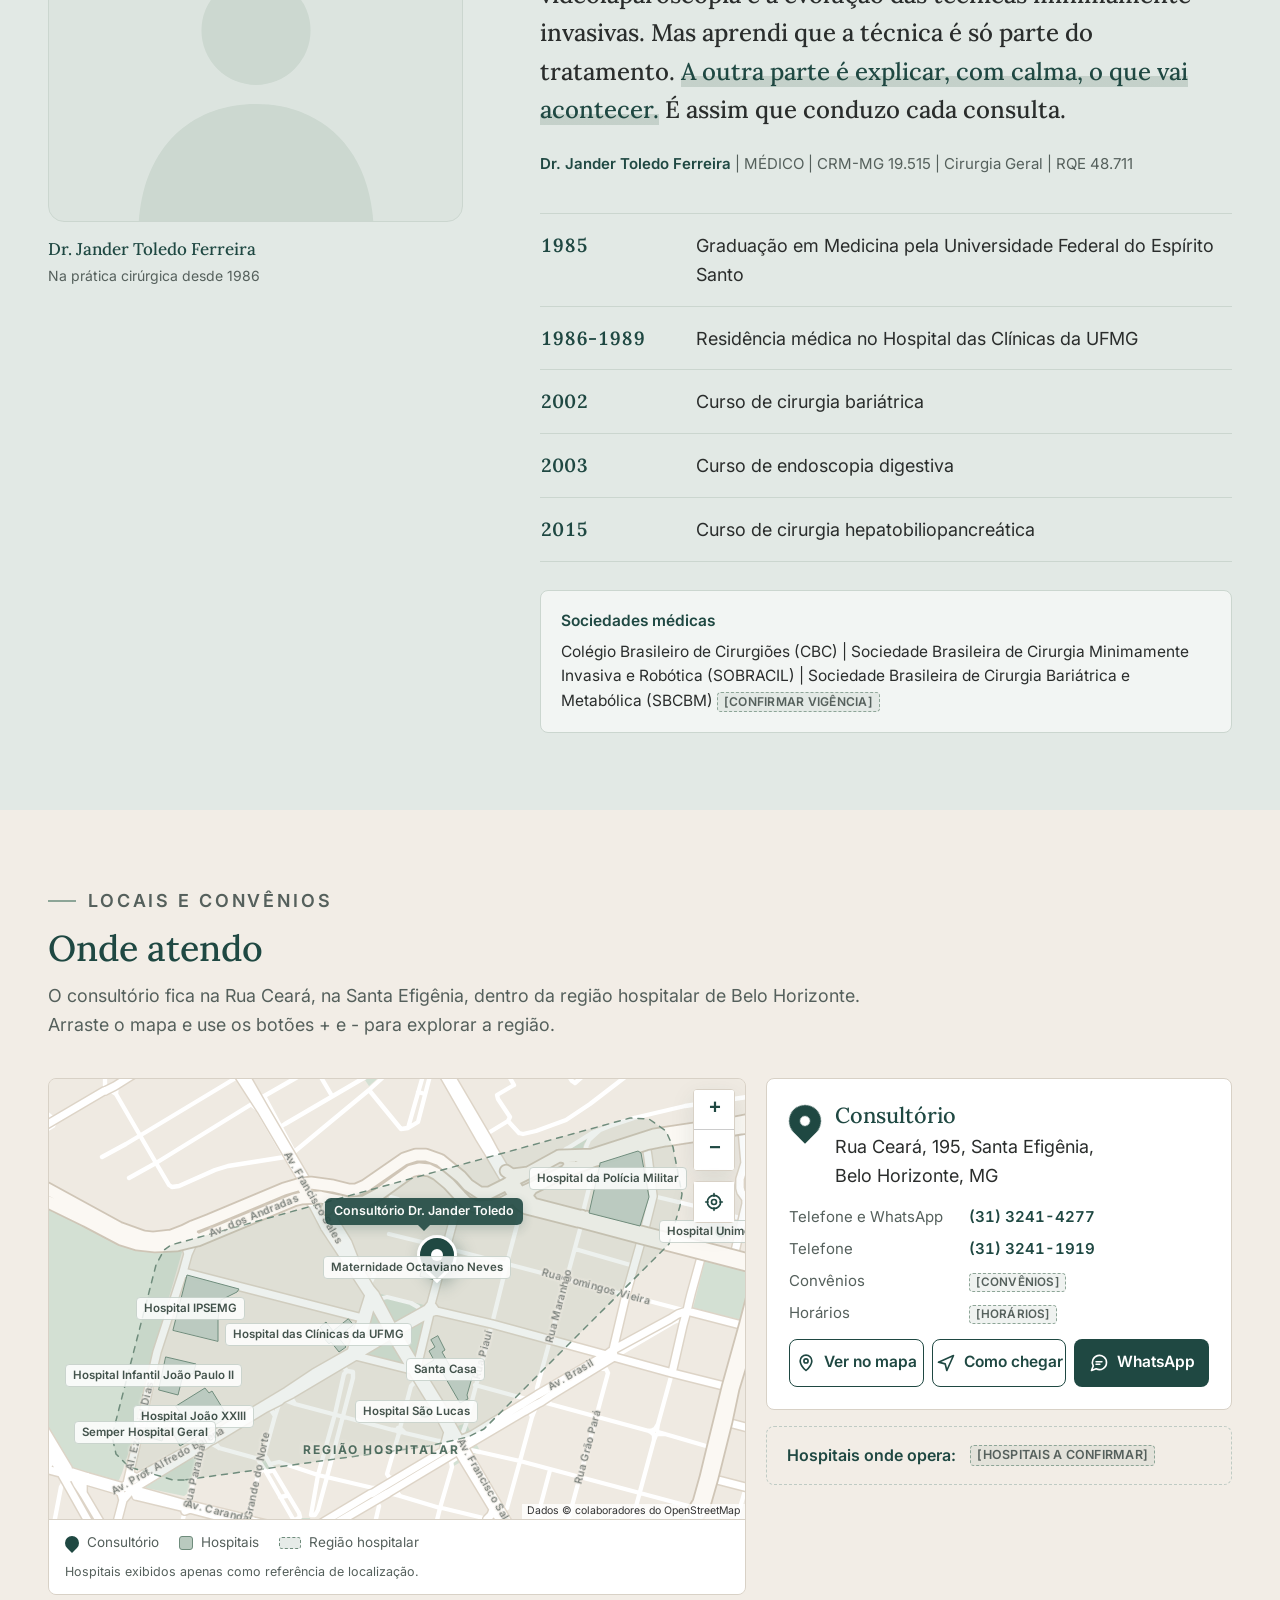
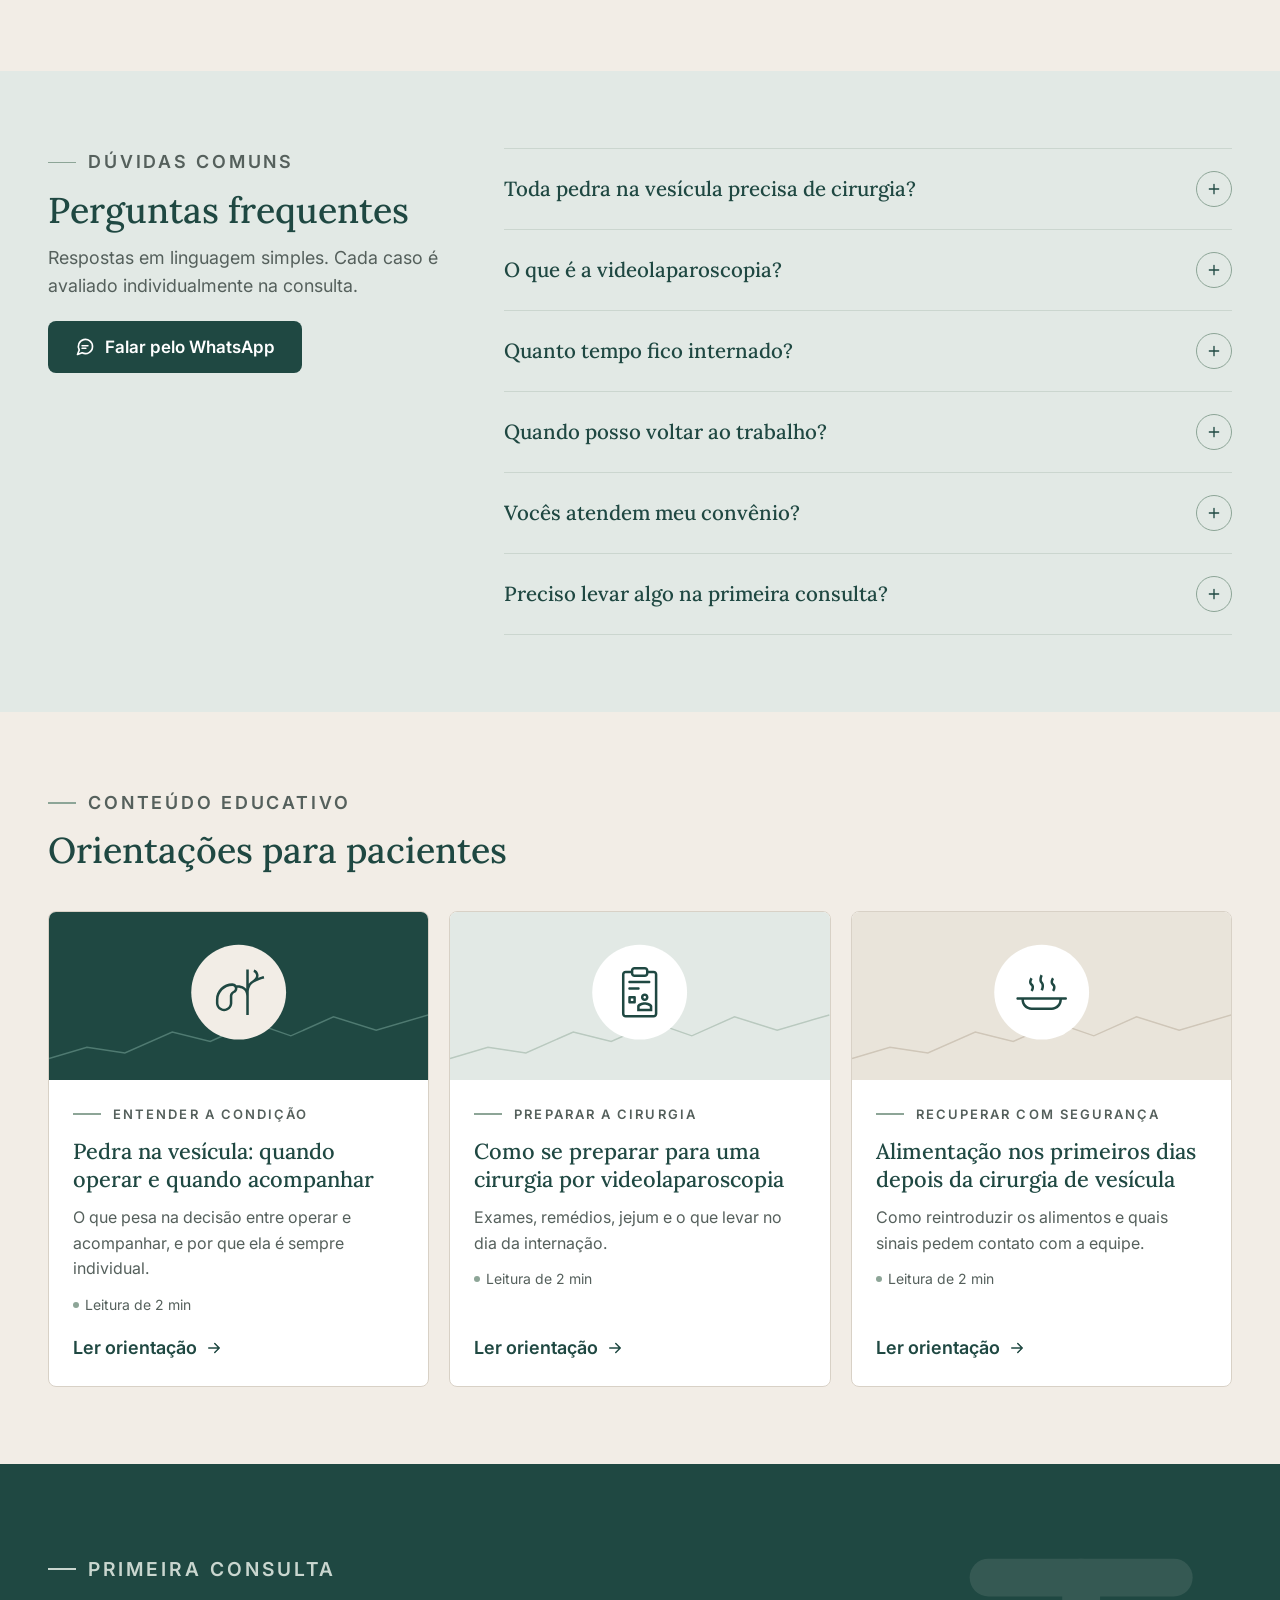
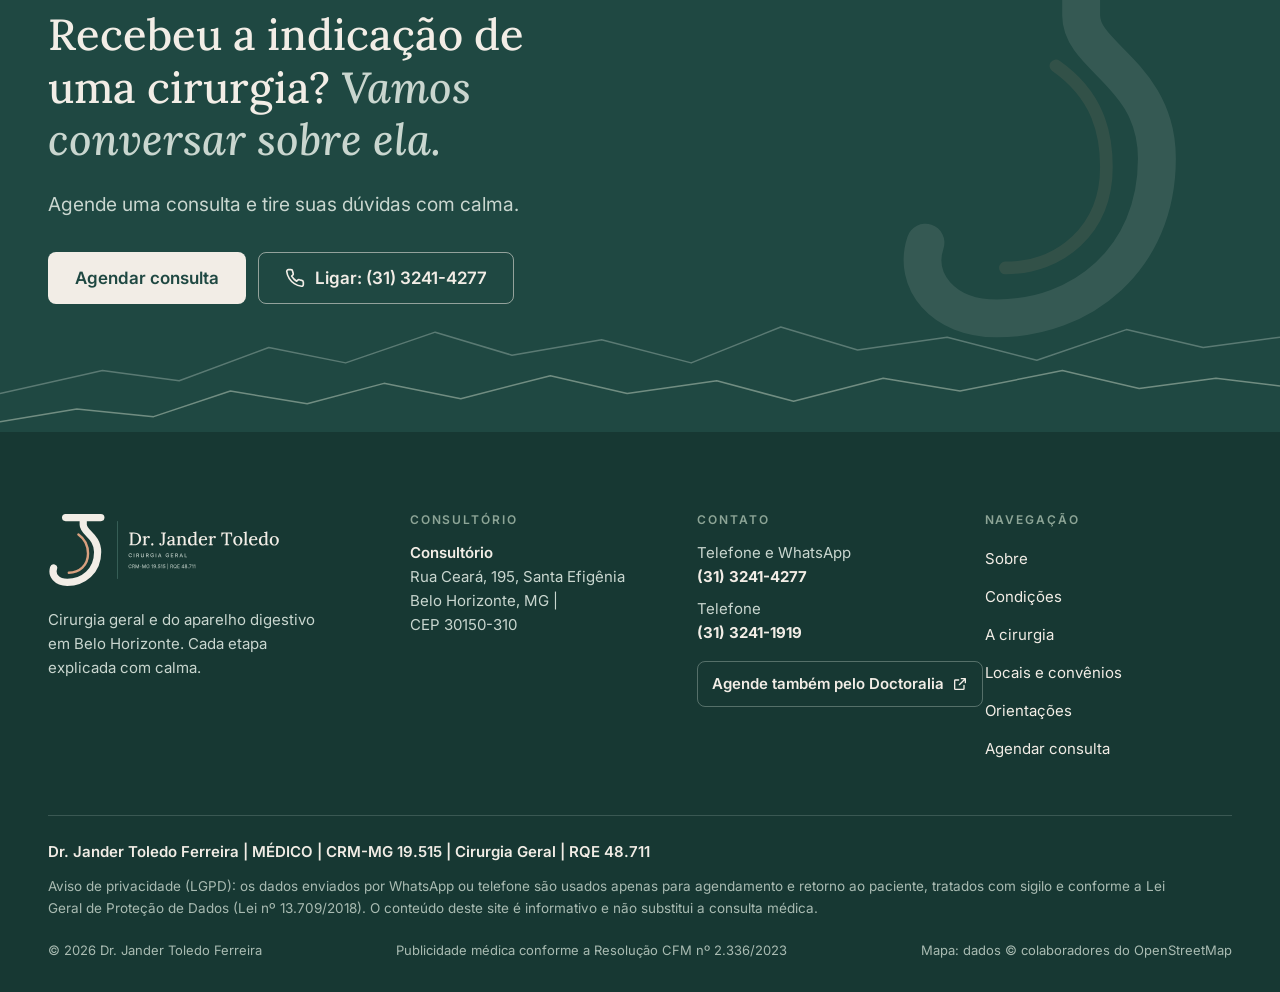
==== commit 917763c9: "Add files via upload" ====
--- a/index.html
+++ b/index.html
@@ -3,8 +3,8 @@
 <head>
 <meta charset="utf-8">
 <meta name="viewport" content="width=device-width, initial-scale=1, viewport-fit=cover">
-<title>Dr. Jander Toledo | Cirurgia Geral e do Aparelho Digestivo em Belo Horizonte</title>
-<meta name="description" content="Dr. Jander Toledo Ferreira, MÉDICO, CRM-MG 19.515. Cirurgia Geral (RQE 48.711) e Cirurgia do Aparelho Digestivo. Vesícula, hérnia de hiato, refluxo e obesidade por videolaparoscopia na Santa Efigênia, Belo Horizonte.">
+<title>Dr. Jander Toledo | Cirurgia Geral em Belo Horizonte</title>
+<meta name="description" content="Dr. Jander Toledo Ferreira, MÉDICO, CRM-MG 19.515. Cirurgia Geral (RQE 48.711). Cirurgia do aparelho digestivo e cirurgia do câncer de estômago, esôfago e pâncreas, na Santa Efigênia, Belo Horizonte.">
 <!-- VERSÃO DE REVISÃO: retirar a linha abaixo (e o cabeçalho X-Robots-Tag do vercel.json) quando o site for ao ar -->
 <meta name="robots" content="noindex, nofollow">
 <!-- <link rel="canonical" href="https://www.drjandertoledo.com.br/"> -->
@@ -12,7 +12,7 @@
 <meta property="og:type" content="website">
 <meta property="og:locale" content="pt_BR">
 <meta property="og:site_name" content="Dr. Jander Toledo">
-<meta property="og:title" content="Dr. Jander Toledo | Cirurgia Geral e do Aparelho Digestivo em BH">
+<meta property="og:title" content="Dr. Jander Toledo | Cirurgia Geral em Belo Horizonte">
 <meta property="og:description" content="Quatro décadas de cirurgia. Cada etapa explicada com calma. Consultórios na Santa Efigênia, Belo Horizonte.">
 <meta property="og:image" content="assets/img/og-imagem.png">
 <meta name="twitter:card" content="summary_large_image">
@@ -25,14 +25,14 @@
 <link rel="stylesheet" href="https://fonts.googleapis.com/css2?family=Inter:wght@400;500;600;700&family=Lora:ital,wght@0,500;0,600;1,500&display=swap">
 <link rel="stylesheet" href="assets/vendor/leaflet/leaflet.css">
 <link rel="stylesheet" href="assets/css/estilo.css">
-<script type="application/ld+json">{"@context": "https://schema.org", "@type": "Physician", "name": "Dr. Jander Toledo Ferreira", "description": "Cirurgia Geral e Cirurgia do Aparelho Digestivo em Belo Horizonte. Vesícula, hérnia de hiato, refluxo e obesidade por videolaparoscopia.", "medicalSpecialty": "Surgical", "identifier": {"@type": "PropertyValue", "propertyID": "CRM-MG", "value": "19.515"}, "address": {"@type": "PostalAddress", "streetAddress": "Rua Ceará, 195", "addressLocality": "Belo Horizonte", "addressRegion": "MG", "postalCode": "30150-310", "addressCountry": "BR"}, "areaServed": "Belo Horizonte, MG", "location": [{"@type": "Place", "name": "Consultório Rua Ceará", "address": "Rua Ceará, 195, Santa Efigênia, Belo Horizonte, MG"}, {"@type": "Place", "name": "Clínica do Aparelho Digestivo", "address": "Rua Padre Rolim, 769, sala 1303, Santa Efigênia, Belo Horizonte, MG, 30130-090"}], "availableService": [{"@type": "MedicalProcedure", "name": "Colecistectomia por videolaparoscopia"}, {"@type": "MedicalProcedure", "name": "Correção de hérnia de hiato por videolaparoscopia"}, {"@type": "MedicalProcedure", "name": "Cirurgia antirrefluxo (fundoplicatura)"}, {"@type": "MedicalProcedure", "name": "Avaliação para cirurgia bariátrica"}], "sameAs": ["https://www.doctoralia.com.br/jander-toledo-ferreira/cirurgiao-geral/belo-horizonte"]}</script>
+<script type="application/ld+json">{"@context": "https://schema.org", "@type": "Physician", "name": "Dr. Jander Toledo Ferreira", "description": "Cirurgia Geral em Belo Horizonte. Cirurgia do aparelho digestivo, incluindo o tratamento cirúrgico do câncer de estômago, esôfago e pâncreas, e cirurgias de vesícula, hérnia de hiato, refluxo e obesidade.", "medicalSpecialty": "Surgical", "identifier": {"@type": "PropertyValue", "propertyID": "CRM-MG", "value": "19.515"}, "address": {"@type": "PostalAddress", "streetAddress": "Rua Ceará, 195", "addressLocality": "Belo Horizonte", "addressRegion": "MG", "postalCode": "30150-310", "addressCountry": "BR"}, "areaServed": "Belo Horizonte, MG", "location": [{"@type": "Place", "name": "Consultório Rua Ceará", "address": "Rua Ceará, 195, Santa Efigênia, Belo Horizonte, MG"}], "availableService": [{"@type": "MedicalProcedure", "name": "Cirurgia do câncer de estômago (gastrectomia)"}, {"@type": "MedicalProcedure", "name": "Cirurgia do câncer de esôfago"}, {"@type": "MedicalProcedure", "name": "Cirurgia do câncer de pâncreas"}, {"@type": "MedicalProcedure", "name": "Colecistectomia por videolaparoscopia"}, {"@type": "MedicalProcedure", "name": "Correção de hérnia de hiato por videolaparoscopia"}, {"@type": "MedicalProcedure", "name": "Cirurgia antirrefluxo (fundoplicatura)"}, {"@type": "MedicalProcedure", "name": "Avaliação para cirurgia bariátrica"}], "sameAs": ["https://www.doctoralia.com.br/jander-toledo-ferreira/cirurgiao-geral/belo-horizonte"], "telephone": "+55-31-3241-4277"}</script>
 </head>
 <body>
 <a class="pular" href="#conteudo">Pular para o conteúdo</a>
 
 <div class="registro" role="note">
   <div class="wrap">
-    <span><strong>Dr. Jander Toledo Ferreira</strong> | MÉDICO | <span class="nw">CRM-MG 19.515</span> | <span class="nw">Cirurgia Geral RQE 48.711</span> | <span class="nw">Cirurgia do Aparelho Digestivo</span> <span class="nw">RQE <span class="pendente" title="Pendência: incluir o número do RQE de Cirurgia do Aparelho Digestivo antes de publicar"><svg viewBox="0 0 24 24" fill="none" stroke="currentColor" stroke-width="2" stroke-linecap="round" stroke-linejoin="round" aria-hidden="true"><path d="M10.3 3.9 1.8 18a2 2 0 0 0 1.7 3h17a2 2 0 0 0 1.7-3L13.7 3.9a2 2 0 0 0-3.4 0z"/><path d="M12 9v4M12 17h.01"/></svg>A CONFIRMAR</span></span></span>
+    <span><strong>Dr. Jander Toledo Ferreira</strong> | MÉDICO | <span class="nw">CRM-MG 19.515</span> | <span class="nw">Cirurgia Geral</span> | <span class="nw">RQE 48.711</span></span>
     <span class="cidade">Santa Efigênia, Belo Horizonte, MG</span>
   </div>
 </div>
@@ -44,8 +44,8 @@
       <span class="div" aria-hidden="true"></span>
       <span class="txt">
         <span class="nome">Dr. Jander Toledo</span>
-        <span class="esp">Cirurgia Geral | Cirurgia do Aparelho Digestivo</span>
-        <span class="reg">CRM-MG 19.515 | RQE 48.711<span class="reg-extra"> | RQE <span class="pendente" title="Pendência: incluir o número do RQE de Cirurgia do Aparelho Digestivo antes de publicar"><svg viewBox="0 0 24 24" fill="none" stroke="currentColor" stroke-width="2" stroke-linecap="round" stroke-linejoin="round" aria-hidden="true"><path d="M10.3 3.9 1.8 18a2 2 0 0 0 1.7 3h17a2 2 0 0 0 1.7-3L13.7 3.9a2 2 0 0 0-3.4 0z"/><path d="M12 9v4M12 17h.01"/></svg>A CONFIRMAR</span></span></span>
+        <span class="esp">Cirurgia Geral</span>
+        <span class="reg">CRM-MG 19.515 | RQE 48.711</span>
       </span>
     </a>
     <nav class="menu" aria-label="Menu principal">
@@ -61,7 +61,7 @@
     <a class="btn btn-acao btn-agendar" href="#" data-whats data-track="agendar_cabecalho">Agendar consulta</a>
     <div class="acoes-cel">
       <a class="icone-btn whats-cel" href="#" data-whats data-track="whatsapp_topo_celular" aria-label="Falar pelo WhatsApp"><svg viewBox="0 0 24 24" fill="none" stroke="currentColor" stroke-width="2" stroke-linecap="round" stroke-linejoin="round" aria-hidden="true"><path d="M21 11.5a8.4 8.4 0 0 1-12.4 7.4L3 21l2.1-5.4A8.5 8.5 0 1 1 21 11.5z"/><path d="M8.5 10.5h7M8.5 13.5h4.5"/></svg></a>
-      <a class="icone-btn" href="tel:[TELEFONE]" data-track="telefone_topo" aria-label="Ligar para o consultório: [TELEFONE]"><svg viewBox="0 0 24 24" fill="none" stroke="currentColor" stroke-width="2" stroke-linecap="round" stroke-linejoin="round" aria-hidden="true"><path d="M22 16.9v3a2 2 0 0 1-2.2 2 19.8 19.8 0 0 1-8.6-3.1 19.5 19.5 0 0 1-6-6A19.8 19.8 0 0 1 2.1 4.2 2 2 0 0 1 4.1 2h3a2 2 0 0 1 2 1.7c.1.9.4 1.8.7 2.7a2 2 0 0 1-.5 2.1L8 9.8a16 16 0 0 0 6 6l1.3-1.3a2 2 0 0 1 2.1-.4c.9.3 1.8.6 2.7.7a2 2 0 0 1 1.7 2z"/></svg></a>
+      <a class="icone-btn" href="tel:+553132414277" data-track="telefone_topo" aria-label="Ligar para o consultório: (31) 3241-4277"><svg viewBox="0 0 24 24" fill="none" stroke="currentColor" stroke-width="2" stroke-linecap="round" stroke-linejoin="round" aria-hidden="true"><path d="M22 16.9v3a2 2 0 0 1-2.2 2 19.8 19.8 0 0 1-8.6-3.1 19.5 19.5 0 0 1-6-6A19.8 19.8 0 0 1 2.1 4.2 2 2 0 0 1 4.1 2h3a2 2 0 0 1 2 1.7c.1.9.4 1.8.7 2.7a2 2 0 0 1-.5 2.1L8 9.8a16 16 0 0 0 6 6l1.3-1.3a2 2 0 0 1 2.1-.4c.9.3 1.8.6 2.7.7a2 2 0 0 1 1.7 2z"/></svg></a>
       <button class="icone-btn" type="button" id="abrir-menu" aria-label="Abrir menu" aria-controls="gaveta" aria-expanded="false">
         <svg viewBox="0 0 24 24" fill="none" stroke="currentColor" stroke-width="2" stroke-linecap="round" aria-hidden="true"><path d="M4 7h16M4 12h16M4 17h10"/></svg>
       </button>
@@ -85,8 +85,9 @@
   </ul>
   <a class="btn btn-acao" href="#" data-whats data-track="agendar_menu_celular">Agendar consulta</a>
   <div class="contato-gaveta">
-    <span>Telefone: <span class="marcador">[TELEFONE]</span></span>
-    <span>Dr. Jander Toledo Ferreira | MÉDICO | CRM-MG 19.515 | Cirurgia Geral RQE 48.711 | Cirurgia do Aparelho Digestivo RQE <span class="pendente" title="Pendência: incluir o número do RQE de Cirurgia do Aparelho Digestivo antes de publicar"><svg viewBox="0 0 24 24" fill="none" stroke="currentColor" stroke-width="2" stroke-linecap="round" stroke-linejoin="round" aria-hidden="true"><path d="M10.3 3.9 1.8 18a2 2 0 0 0 1.7 3h17a2 2 0 0 0 1.7-3L13.7 3.9a2 2 0 0 0-3.4 0z"/><path d="M12 9v4M12 17h.01"/></svg>A CONFIRMAR</span></span>
+    <span>Telefone e WhatsApp: <a href="tel:+553132414277">(31) 3241-4277</a></span>
+    <span>Telefone: <a href="tel:+553132411919">(31) 3241-1919</a></span>
+    <span>Dr. Jander Toledo Ferreira | MÉDICO | CRM-MG 19.515 | Cirurgia Geral | RQE 48.711</span>
   </div>
 </div>
 
@@ -97,8 +98,8 @@
     <div class="grade">
       <div class="texto">
         <p class="rotulo">Belo Horizonte | Santa Efigênia</p>
-        <h1 id="titulo-abertura">Quatro décadas de cirurgia. <em>Cada etapa explicada com calma.</em></h1>
-        <p class="lead">Cirurgia de vesícula, hérnia e refluxo por videolaparoscopia. Da primeira consulta à recuperação, você e sua família sabem exatamente o que esperar.</p>
+        <h1 id="titulo-abertura"><span class="l1">Quatro décadas de cirurgia.</span> <em>Cada etapa explicada com calma.</em></h1>
+        <p class="lead">Cirurgia do aparelho digestivo, da vesícula e da hérnia ao tratamento cirúrgico do câncer de estômago, esôfago e pâncreas. Da primeira consulta à recuperação, você e sua família sabem exatamente o que esperar.</p>
         <div class="botoes">
           <a class="btn btn-acao" href="#" data-whats data-track="whatsapp_abertura"><svg viewBox="0 0 24 24" fill="none" stroke="currentColor" stroke-width="2" stroke-linecap="round" stroke-linejoin="round" aria-hidden="true"><path d="M21 11.5a8.4 8.4 0 0 1-12.4 7.4L3 21l2.1-5.4A8.5 8.5 0 1 1 21 11.5z"/><path d="M8.5 10.5h7M8.5 13.5h4.5"/></svg> Falar pelo WhatsApp</a>
           <a class="btn btn-linha" href="#condicoes" data-track="ver_condicoes">Ver condições tratadas</a>
@@ -120,7 +121,6 @@
           <b>Dr. Jander Toledo Ferreira</b>
           <span>MÉDICO | CRM-MG 19.515</span>
           <span>Cirurgia Geral | RQE 48.711</span>
-          <span>Cirurgia do Aparelho Digestivo | <span class="nw">RQE <span class="pendente" title="Pendência: incluir o número do RQE de Cirurgia do Aparelho Digestivo antes de publicar"><svg viewBox="0 0 24 24" fill="none" stroke="currentColor" stroke-width="2" stroke-linecap="round" stroke-linejoin="round" aria-hidden="true"><path d="M10.3 3.9 1.8 18a2 2 0 0 0 1.7 3h17a2 2 0 0 0 1.7-3L13.7 3.9a2 2 0 0 0-3.4 0z"/><path d="M12 9v4M12 17h.01"/></svg>A CONFIRMAR</span></span></span>
         </figcaption>
       </figure>
     </div>
@@ -180,6 +180,32 @@
   </div>
 </section>
 
+<section class="secao oncologia escuro" id="oncologia" aria-labelledby="titulo-oncologia">
+  <div class="wrap">
+    <div class="grade-onc">
+      <div class="onc-texto">
+        <p class="rotulo">Cirurgia oncológica do aparelho digestivo</p>
+        <h2 id="titulo-oncologia">Quando o diagnóstico é câncer, cada explicação conta ainda mais.</h2>
+        <p>Ao longo de quatro décadas, uma parte importante da minha prática foi dedicada à cirurgia dos tumores do aparelho digestivo. Explico o diagnóstico, as opções de tratamento e cada etapa da cirurgia, em conjunto com os oncologistas e demais especialistas envolvidos no seu cuidado.</p>
+        <div class="botoes">
+          <button class="btn btn-claro" type="button" data-painel="cond-oncologia" data-track="oncologia_entender">Entender o tratamento</button>
+          <a class="btn btn-linha-claro" href="#" data-whats data-track="whatsapp_oncologia"><svg viewBox="0 0 24 24" fill="none" stroke="currentColor" stroke-width="2" stroke-linecap="round" stroke-linejoin="round" aria-hidden="true"><path d="M21 11.5a8.4 8.4 0 0 1-12.4 7.4L3 21l2.1-5.4A8.5 8.5 0 1 1 21 11.5z"/><path d="M8.5 10.5h7M8.5 13.5h4.5"/></svg> Falar pelo WhatsApp</a>
+        </div>
+      </div>
+      <ul class="onc-lista">
+        <li><span class="onc-ic" aria-hidden="true"><svg viewBox="0 0 48 48" fill="none">
+<path fill-rule="evenodd" clip-rule="evenodd" d="M22.4334 7.80593C22.4533 8.36778 22.5582 8.69871 22.726 8.89808C22.9709 9.18891 23.2164 9.29144 23.5052 9.31683C23.8448 9.34667 24.2768 9.26968 24.8473 9.09176C25.1253 9.00507 25.413 8.90227 25.7226 8.79014C25.7542 8.77871 25.786 8.76717 25.818 8.75554C26.0937 8.65557 26.3867 8.54931 26.6793 8.4528C27.3241 8.24013 28.0616 8.04116 28.8096 8.04116C33.6124 8.04116 36.4607 11.7906 38.3369 15.1376C40.6411 19.2481 40.5437 24.3791 38.0901 28.4016C36.4758 31.048 34.4126 33.3397 31.285 34.5561C26.7482 36.3206 21.7413 35.6382 17.6158 33.6006C16.6965 33.1466 15.6176 33.845 15.6176 34.733V41H13.6176V34.733C13.6176 32.1815 16.4189 30.7789 18.5014 31.8074C22.2428 33.6552 26.6583 34.2097 30.56 32.6921C33.127 31.6937 34.8943 29.8001 36.3826 27.3601C38.4604 23.9538 38.5426 19.5948 36.5923 16.1156C34.74 12.8112 32.402 10.0412 28.8096 10.0412C28.3898 10.0412 27.8992 10.1564 27.3057 10.3521C27.0427 10.4389 26.7781 10.5349 26.4984 10.6363C26.467 10.6476 26.4355 10.6591 26.4037 10.6706C26.0953 10.7823 25.7689 10.8993 25.4427 11.0011C24.8049 11.2 24.0686 11.374 23.3301 11.3091C22.541 11.2398 21.7986 10.9018 21.1962 10.1863C20.5915 9.46816 20.4596 8.58044 20.4347 7.8768C20.4218 7.51463 20.4367 7.15567 20.452 6.8418C20.4544 6.79377 20.4567 6.7471 20.459 6.70166C20.4723 6.43537 20.4835 6.21135 20.4825 6.00469L22.4825 5.99536C22.4837 6.26171 22.4693 6.54872 22.456 6.8111C22.4538 6.8546 22.4517 6.89742 22.4496 6.93936C22.4345 7.24986 22.4238 7.53535 22.4334 7.80593ZM13.8577 6.50519C13.8582 6.33584 13.8586 6.16741 13.8586 6.00002H15.8586C15.8586 6.12523 15.8585 6.24953 15.8584 6.37296C15.8558 9.10063 15.8536 11.4006 17.1253 13.5438C18.0092 15.0336 19.3171 16.0774 20.8048 17.2647C21.0222 17.4382 21.2434 17.6147 21.4677 17.7962C23.2701 19.2543 23.6577 21.2332 23.0424 22.9664C22.4511 24.6318 20.9625 26.011 19.13 26.5353C18.1451 26.8171 17.2109 27.0258 16.3643 27.215C16.1656 27.2594 15.9717 27.3027 15.7832 27.3456C14.7716 27.5759 13.913 27.7949 13.1496 28.1109C11.7108 28.7064 10.5341 29.6729 9.59141 31.984C9.20068 32.9418 9 33.9633 9 34.994V41H7V34.994C7 33.7033 7.25136 32.4254 7.73956 31.2286C8.87478 28.4456 10.4298 27.072 12.3847 26.2629C13.3181 25.8766 14.3219 25.6271 15.3392 25.3955C15.542 25.3493 15.7455 25.3038 15.9503 25.258C16.7929 25.0697 17.6571 24.8765 18.5798 24.6125C19.827 24.2556 20.7947 23.3194 21.1576 22.2972C21.4965 21.3429 21.3361 20.2623 20.2099 19.3511C20.0047 19.1851 19.794 19.0178 19.5801 18.8478C18.1129 17.6823 16.4906 16.3936 15.4053 14.5644C13.8438 11.9327 13.851 9.10954 13.8577 6.50519Z" fill="currentColor"/>
+</svg></span><div><h3>Câncer de estômago</h3><p>Avaliação do estágio da doença e cirurgia para retirada parcial ou total do estômago, quando indicada.</p></div></li>
+        <li><span class="onc-ic" aria-hidden="true"><svg viewBox="0 0 48 48" fill="none"><path fill-rule="evenodd" clip-rule="evenodd" d="M22.4334 7.80593C22.4533 8.36778 22.5582 8.69871 22.726 8.89808C22.9709 9.18891 23.2164 9.29144 23.5052 9.31683C23.8448 9.34667 24.2768 9.26968 24.8473 9.09176C25.1253 9.00507 25.413 8.90227 25.7226 8.79014C25.7542 8.77871 25.786 8.76717 25.818 8.75554C26.0937 8.65557 26.3867 8.54931 26.6793 8.4528C27.3241 8.24013 28.0616 8.04116 28.8096 8.04116C33.6124 8.04116 36.4607 11.7906 38.3369 15.1376C40.6411 19.2481 40.5437 24.3791 38.0901 28.4016C36.4758 31.048 34.4126 33.3397 31.285 34.5561C26.7482 36.3206 21.7413 35.6382 17.6158 33.6006C16.6965 33.1466 15.6176 33.845 15.6176 34.733V41H13.6176V34.733C13.6176 32.1815 16.4189 30.7789 18.5014 31.8074C22.2428 33.6552 26.6583 34.2097 30.56 32.6921C33.127 31.6937 34.8943 29.8001 36.3826 27.3601C38.4604 23.9538 38.5426 19.5948 36.5923 16.1156C34.74 12.8112 32.402 10.0412 28.8096 10.0412C28.3898 10.0412 27.8992 10.1564 27.3057 10.3521C27.0427 10.4389 26.7781 10.5349 26.4984 10.6363C26.467 10.6476 26.4355 10.6591 26.4037 10.6706C26.0953 10.7823 25.7689 10.8993 25.4427 11.0011C24.8049 11.2 24.0686 11.374 23.3301 11.3091C22.541 11.2398 21.7986 10.9018 21.1962 10.1863C20.5915 9.46816 20.4596 8.58044 20.4347 7.8768C20.4218 7.51463 20.4367 7.15567 20.452 6.8418C20.4544 6.79377 20.4567 6.7471 20.459 6.70166C20.4723 6.43537 20.4835 6.21135 20.4825 6.00469L22.4825 5.99536C22.4837 6.26171 22.4693 6.54872 22.456 6.8111C22.4538 6.8546 22.4517 6.89742 22.4496 6.93936C22.4345 7.24986 22.4238 7.53535 22.4334 7.80593ZM13.8577 6.50519C13.8582 6.33584 13.8586 6.16741 13.8586 6.00002H15.8586C15.8586 6.12523 15.8585 6.24953 15.8584 6.37296C15.8558 9.10063 15.8536 11.4006 17.1253 13.5438C18.0092 15.0336 19.3171 16.0774 20.8048 17.2647C21.0222 17.4382 21.2434 17.6147 21.4677 17.7962C23.2701 19.2543 23.6577 21.2332 23.0424 22.9664C22.4511 24.6318 20.9625 26.011 19.13 26.5353C18.1451 26.8171 17.2109 27.0258 16.3643 27.215C16.1656 27.2594 15.9717 27.3027 15.7832 27.3456C14.7716 27.5759 13.913 27.7949 13.1496 28.1109C11.7108 28.7064 10.5341 29.6729 9.59141 31.984C9.20068 32.9418 9 33.9633 9 34.994V41H7V34.994C7 33.7033 7.25136 32.4254 7.73956 31.2286C8.87478 28.4456 10.4298 27.072 12.3847 26.2629C13.3181 25.8766 14.3219 25.6271 15.3392 25.3955C15.542 25.3493 15.7455 25.3038 15.9503 25.258C16.7929 25.0697 17.6571 24.8765 18.5798 24.6125C19.827 24.2556 20.7947 23.3194 21.1576 22.2972C21.4965 21.3429 21.3361 20.2623 20.2099 19.3511C20.0047 19.1851 19.794 19.0178 19.5801 18.8478C18.1129 17.6823 16.4906 16.3936 15.4053 14.5644C13.8438 11.9327 13.851 9.10954 13.8577 6.50519Z" fill="currentColor"/><ellipse cx="18" cy="11" rx="8" ry="9.5" stroke="currentColor" stroke-width="1.6" stroke-dasharray="2.2 2.6"/></svg></span><div><h3>Câncer de esôfago</h3><p>Cirurgia de alta complexidade, planejada em conjunto com a equipe de oncologia e realizada em hospital com estrutura adequada.</p></div></li>
+        <li><span class="onc-ic" aria-hidden="true"><svg viewBox="0 0 48 48" fill="none">
+<path d="M23.4677 8.4V6H21.1387C12.8811 6 6 12.6117 6 21C6 29.3883 12.8811 36 21.1387 36V42H23.4677V36C23.4677 34.6745 22.4249 33.6 21.1387 33.6C14.0641 33.6 8.32902 27.9588 8.32902 21C8.32902 14.8236 12.8471 9.68507 18.8096 8.60776C19.5649 8.4713 22.6723 8.4 23.4677 8.4Z" fill="currentColor"/>
+<path fill-rule="evenodd" clip-rule="evenodd" d="M25.0475 30.24C26.9048 31.5341 28.1257 33.7245 28.1257 36.2087V42H25.7967V36.2087C25.7967 36.1388 25.7953 36.0692 25.7924 36C25.6863 33.4459 23.6434 31.4087 21.1387 31.4087C15.2944 31.4087 10.5568 26.7486 10.5568 21C10.5568 17.8254 12.1738 14.655 14.9033 12.6333C15.3302 12.3171 15.7845 12.0674 16.2639 11.8739C17.6249 11.1868 19.1604 10.8002 20.7853 10.8002C21.7204 10.8002 22.6067 10.9403 23.4677 11.1594C24.5524 11.4355 25.5971 11.8368 26.6491 12.2409C28.3297 12.8865 30.0291 13.5393 31.9406 13.7002C33.0594 13.7944 34.2045 13.0759 35.3697 12.3449C37.1464 11.2302 38.9697 10.0863 40.8166 11.7509C41.7588 12.6002 42.5696 14.4111 41.4734 16.4884C39.2114 20.6017 36.5034 23.641 31.9029 24.6737L30.0881 25.0812C29.0631 27.4807 27.2186 29.2392 25.0475 30.24ZM22.1061 29.0772C24.713 28.6285 27.1129 26.9548 28.2489 24.2955L28.6511 23.354L31.4648 22.7223C35.2556 21.8713 37.5787 19.415 39.7117 15.5414C40.3016 14.4102 39.8535 13.5753 39.4776 13.2365C39.1114 12.9065 38.9 12.9006 38.7271 12.9171C38.4235 12.9461 37.9872 13.109 37.2955 13.5107C37.0193 13.6711 36.7464 13.8423 36.4413 14.0336L36.2447 14.1569C35.8755 14.3878 35.4594 14.6443 35.0302 14.8732C34.2106 15.3102 33.069 15.8023 31.7728 15.6932C29.5662 15.5074 27.6171 14.7569 25.977 14.1254C25.8578 14.0795 25.7403 14.0342 25.6244 13.9899C24.4949 13.5575 23.4989 13.1983 22.5206 12.9913H21.1387C16.4774 12.9913 12.8858 16.6809 12.8858 21C12.8858 25.3191 16.4774 29.0087 21.1387 29.0087C21.4669 29.0087 21.7899 29.032 22.1061 29.0772Z" fill="currentColor"/>
+</svg></span><div><h3>Câncer de pâncreas</h3><p>Cirurgia do pâncreas e das vias biliares, área de atualização contínua desde o curso de cirurgia hepatobiliopancreática.</p></div></li>
+      </ul>
+    </div>
+  </div>
+</section>
+
 <section class="secao nevoa" id="como-funciona" aria-labelledby="titulo-jornada">
   <div class="wrap">
     <div class="cabeca">
@@ -217,12 +243,11 @@
         <blockquote class="citacao">
           <p>Comecei minha residência no Hospital das Clínicas da UFMG em 1986. Desde então, dediquei minha carreira à cirurgia do aparelho digestivo, acompanhando a chegada da videolaparoscopia e a evolução das técnicas minimamente invasivas. Mas aprendi que a técnica é só parte do tratamento. <span class="destaque">A outra parte é explicar, com calma, o que vai acontecer.</span> É assim que conduzo cada consulta.</p>
         </blockquote>
-        <p class="assina"><b class="nw">Dr. Jander Toledo Ferreira</b> | MÉDICO | <span class="nw">CRM-MG 19.515</span><br><span class="nw">Cirurgia Geral | RQE 48.711</span> <br><span class="nw">Cirurgia do Aparelho Digestivo |</span> <span class="nw">RQE <span class="pendente" title="Pendência: incluir o número do RQE de Cirurgia do Aparelho Digestivo antes de publicar"><svg viewBox="0 0 24 24" fill="none" stroke="currentColor" stroke-width="2" stroke-linecap="round" stroke-linejoin="round" aria-hidden="true"><path d="M10.3 3.9 1.8 18a2 2 0 0 0 1.7 3h17a2 2 0 0 0 1.7-3L13.7 3.9a2 2 0 0 0-3.4 0z"/><path d="M12 9v4M12 17h.01"/></svg>A CONFIRMAR</span></span></p>
+        <p class="assina"><b class="nw">Dr. Jander Toledo Ferreira</b> | MÉDICO | <span class="nw">CRM-MG 19.515</span> | <span class="nw">Cirurgia Geral | RQE 48.711</span></p>
         <ol class="linha-tempo" aria-label="Linha do tempo resumida">
           <li><time datetime="1985">1985</time><span>Graduação em Medicina pela Universidade Federal do Espírito Santo</span></li>
           <li><time datetime="1986/1989">1986-1989</time><span>Residência médica no Hospital das Clínicas da UFMG</span></li>
-          <li><span class="ano"><span class="marcador">[ANO]</span></span><span>Residência médica em Cirurgia do Aparelho Digestivo <span class="marcador">[INSTITUIÇÃO]</span></span></li>
-          <li><time datetime="2002">2002</time><span>Curso de cirurgia bariátrica</span></li>
+                    <li><time datetime="2002">2002</time><span>Curso de cirurgia bariátrica</span></li>
           <li><time datetime="2003">2003</time><span>Curso de endoscopia digestiva</span></li>
           <li><time datetime="2015">2015</time><span>Curso de cirurgia hepatobiliopancreática</span></li>
         </ol>
@@ -237,14 +262,14 @@
     <div class="cabeca">
       <p class="rotulo">Locais e convênios</p>
       <h2 id="titulo-locais">Onde atendo</h2>
-      <p>Os dois consultórios ficam na Santa Efigênia, dentro da região hospitalar de Belo Horizonte. Arraste o mapa e use os botões + e - para explorar a região.</p>
+      <p>O consultório fica na Rua Ceará, na Santa Efigênia, dentro da região hospitalar de Belo Horizonte. Arraste o mapa e use os botões + e - para explorar a região.</p>
     </div>
     <div class="locais-grade">
       <div class="mapa-caixa">
-        <div id="mapa" role="region" aria-label="Mapa da região hospitalar de Belo Horizonte com os dois consultórios"></div>
+        <div id="mapa" role="region" aria-label="Mapa da região hospitalar de Belo Horizonte com o consultório"></div>
         <div class="aviso-mapa" id="aviso-mapa">Use Ctrl + rolagem para aproximar o mapa</div>
         <div class="legenda">
-          <span><i class="l-cons"></i>Consultórios</span>
+          <span><i class="l-cons"></i>Consultório</span>
           <span><i class="l-hosp"></i>Hospitais</span>
           <span><i class="l-reg"></i>Região hospitalar</span>
           <small>Hospitais exibidos apenas como referência de localização.</small>
@@ -253,38 +278,22 @@
       <div class="locais">
         <article class="local" id="local-1">
           <div class="topo-local">
-            <span class="num-pino" aria-hidden="true"><span>1</span></span>
+            <span class="num-pino" aria-hidden="true"><span></span></span>
             <div>
-              <h3>Consultório Rua Ceará</h3>
+              <h3>Consultório</h3>
               <address>Rua Ceará, 195, Santa Efigênia, <span class="nw">Belo Horizonte, MG</span></address>
             </div>
           </div>
           <dl>
-            <div><dt>Convênios</dt><dd><span class="marcador">[CONVÊNIOS DESTE LOCAL]</span></dd></div>
+            <div><dt>Telefone e WhatsApp</dt><dd><a class="tel" href="tel:+553132414277" data-track="telefone_local">(31) 3241-4277</a></dd></div>
+            <div><dt>Telefone</dt><dd><a class="tel" href="tel:+553132411919" data-track="telefone2_local">(31) 3241-1919</a></dd></div>
+            <div><dt>Convênios</dt><dd><span class="marcador">[CONVÊNIOS]</span></dd></div>
             <div><dt>Horários</dt><dd><span class="marcador">[HORÁRIOS]</span></dd></div>
           </dl>
           <div class="botoes">
             <button class="btn btn-linha btn-sm" type="button" data-ver-local="0" data-track="mapa_ver_rua_ceara"><svg viewBox="0 0 24 24" fill="none" stroke="currentColor" stroke-width="2" stroke-linecap="round" stroke-linejoin="round" aria-hidden="true"><path d="M12 21s-7-6.2-7-11.5a7 7 0 0 1 14 0C19 14.8 12 21 12 21z"/><circle cx="12" cy="9.5" r="2.5"/></svg> Ver no mapa</button>
             <a class="btn btn-linha btn-sm" href="https://www.google.com/maps/dir/?api=1&amp;destination=Rua+Cear%C3%A1+195+Santa+Efig%C3%AAnia+Belo+Horizonte+MG" target="_blank" rel="noopener" data-track="rota_rua_ceara"><svg viewBox="0 0 24 24" fill="none" stroke="currentColor" stroke-width="2" stroke-linecap="round" stroke-linejoin="round" aria-hidden="true"><path d="M3 11l18-8-8 18-2-8-8-2z"/></svg> Como chegar</a>
             <a class="btn btn-acao btn-sm" href="#" data-whats data-track="whatsapp_rua_ceara"><svg viewBox="0 0 24 24" fill="none" stroke="currentColor" stroke-width="2" stroke-linecap="round" stroke-linejoin="round" aria-hidden="true"><path d="M21 11.5a8.4 8.4 0 0 1-12.4 7.4L3 21l2.1-5.4A8.5 8.5 0 1 1 21 11.5z"/><path d="M8.5 10.5h7M8.5 13.5h4.5"/></svg> WhatsApp</a>
-          </div>
-        </article>
-        <article class="local" id="local-2">
-          <div class="topo-local">
-            <span class="num-pino" aria-hidden="true"><span>2</span></span>
-            <div>
-              <h3>Clínica do Aparelho Digestivo</h3>
-              <address>Rua Padre Rolim, 769, sala 1303, Santa Efigênia, <span class="nw">Belo Horizonte, MG</span></address>
-            </div>
-          </div>
-          <dl>
-            <div><dt>Convênios</dt><dd><span class="marcador">[CONVÊNIOS DESTE LOCAL]</span></dd></div>
-            <div><dt>Horários</dt><dd><span class="marcador">[HORÁRIOS]</span></dd></div>
-          </dl>
-          <div class="botoes">
-            <button class="btn btn-linha btn-sm" type="button" data-ver-local="1" data-track="mapa_ver_padre_rolim"><svg viewBox="0 0 24 24" fill="none" stroke="currentColor" stroke-width="2" stroke-linecap="round" stroke-linejoin="round" aria-hidden="true"><path d="M12 21s-7-6.2-7-11.5a7 7 0 0 1 14 0C19 14.8 12 21 12 21z"/><circle cx="12" cy="9.5" r="2.5"/></svg> Ver no mapa</button>
-            <a class="btn btn-linha btn-sm" href="https://www.google.com/maps/dir/?api=1&amp;destination=Rua+Padre+Rolim+769+Santa+Efig%C3%AAnia+Belo+Horizonte+MG" target="_blank" rel="noopener" data-track="rota_padre_rolim"><svg viewBox="0 0 24 24" fill="none" stroke="currentColor" stroke-width="2" stroke-linecap="round" stroke-linejoin="round" aria-hidden="true"><path d="M3 11l18-8-8 18-2-8-8-2z"/></svg> Como chegar</a>
-            <a class="btn btn-acao btn-sm" href="#" data-whats data-track="whatsapp_padre_rolim"><svg viewBox="0 0 24 24" fill="none" stroke="currentColor" stroke-width="2" stroke-linecap="round" stroke-linejoin="round" aria-hidden="true"><path d="M21 11.5a8.4 8.4 0 0 1-12.4 7.4L3 21l2.1-5.4A8.5 8.5 0 1 1 21 11.5z"/><path d="M8.5 10.5h7M8.5 13.5h4.5"/></svg> WhatsApp</a>
           </div>
         </article>
         <p class="hospitais"><b>Hospitais onde opera:</b> <span class="marcador">[HOSPITAIS A CONFIRMAR]</span></p>
@@ -401,7 +410,7 @@
     <p>Agende uma consulta e tire suas dúvidas com calma.</p>
     <div class="botoes">
       <a class="btn btn-claro" href="#" data-whats data-track="agendar_chamada_final">Agendar consulta</a>
-      <a class="btn btn-linha-claro" href="tel:[TELEFONE]" data-track="telefone_chamada_final"><svg viewBox="0 0 24 24" fill="none" stroke="currentColor" stroke-width="2" stroke-linecap="round" stroke-linejoin="round" aria-hidden="true"><path d="M22 16.9v3a2 2 0 0 1-2.2 2 19.8 19.8 0 0 1-8.6-3.1 19.5 19.5 0 0 1-6-6A19.8 19.8 0 0 1 2.1 4.2 2 2 0 0 1 4.1 2h3a2 2 0 0 1 2 1.7c.1.9.4 1.8.7 2.7a2 2 0 0 1-.5 2.1L8 9.8a16 16 0 0 0 6 6l1.3-1.3a2 2 0 0 1 2.1-.4c.9.3 1.8.6 2.7.7a2 2 0 0 1 1.7 2z"/></svg> Ligar: [TELEFONE]</a>
+      <a class="btn btn-linha-claro" href="tel:+553132414277" data-track="telefone_chamada_final"><svg viewBox="0 0 24 24" fill="none" stroke="currentColor" stroke-width="2" stroke-linecap="round" stroke-linejoin="round" aria-hidden="true"><path d="M22 16.9v3a2 2 0 0 1-2.2 2 19.8 19.8 0 0 1-8.6-3.1 19.5 19.5 0 0 1-6-6A19.8 19.8 0 0 1 2.1 4.2 2 2 0 0 1 4.1 2h3a2 2 0 0 1 2 1.7c.1.9.4 1.8.7 2.7a2 2 0 0 1-.5 2.1L8 9.8a16 16 0 0 0 6 6l1.3-1.3a2 2 0 0 1 2.1-.4c.9.3 1.8.6 2.7.7a2 2 0 0 1 1.7 2z"/></svg> Ligar: (31) 3241-4277</a>
     </div>
   </div>
   <svg class="serras-chamada" viewBox="0 0 1000 100" preserveAspectRatio="none" aria-hidden="true">
@@ -420,18 +429,16 @@
         <p style="max-width:32ch">Cirurgia geral e do aparelho digestivo em Belo Horizonte. Cada etapa explicada com calma.</p>
       </div>
       <div>
-        <h3>Consultórios</h3>
+        <h3>Consultório</h3>
         <address>
-          <span><b>Consultório Rua Ceará</b>Rua Ceará, 195, Santa Efigênia, <span class="nw">Belo Horizonte, MG</span></span>
-          <span><b>Clínica do Aparelho Digestivo</b>Rua Padre Rolim, 769, sala 1303, Santa Efigênia, <span class="nw">Belo Horizonte, MG</span></span>
+          <span><b>Consultório</b>Rua Ceará, 195, Santa Efigênia<br><span class="nw">Belo Horizonte, MG</span> | <span class="nw">CEP 30150-310</span></span>
         </address>
       </div>
       <div>
         <h3>Contato</h3>
         <div class="contatos">
-          <span>Telefone: <span class="marcador">[TELEFONE]</span></span>
-          <span>WhatsApp: <span class="marcador">[WHATSAPP]</span></span>
-          <span>E-mail: <span class="marcador">[E-MAIL]</span></span>
+          <span>Telefone e WhatsApp<br><a href="tel:+553132414277" data-track="telefone_rodape"><b>(31) 3241-4277</b></a></span>
+          <span>Telefone<br><a href="tel:+553132411919" data-track="telefone2_rodape"><b>(31) 3241-1919</b></a></span>
           <a class="link-externo" href="https://www.doctoralia.com.br/jander-toledo-ferreira/cirurgiao-geral/belo-horizonte" target="_blank" rel="noopener" data-track="doctoralia_rodape">Agende também pelo Doctoralia <svg viewBox="0 0 24 24" fill="none" stroke="currentColor" stroke-width="2" stroke-linecap="round" stroke-linejoin="round" aria-hidden="true"><path d="M14 4h6v6M20 4l-9 9M18 14v5a1 1 0 0 1-1 1H5a1 1 0 0 1-1-1V7a1 1 0 0 1 1-1h5"/></svg></a>
         </div>
       </div>
@@ -448,8 +455,8 @@
       </div>
     </div>
     <div class="obrigatorio">
-      <strong>Dr. Jander Toledo Ferreira | MÉDICO | CRM-MG 19.515 | Cirurgia Geral | RQE 48.711 | Cirurgia do Aparelho Digestivo | RQE <span class="pendente" title="Pendência: incluir o número do RQE de Cirurgia do Aparelho Digestivo antes de publicar"><svg viewBox="0 0 24 24" fill="none" stroke="currentColor" stroke-width="2" stroke-linecap="round" stroke-linejoin="round" aria-hidden="true"><path d="M10.3 3.9 1.8 18a2 2 0 0 0 1.7 3h17a2 2 0 0 0 1.7-3L13.7 3.9a2 2 0 0 0-3.4 0z"/><path d="M12 9v4M12 17h.01"/></svg>A CONFIRMAR</span></strong>
-      <p class="lgpd">Aviso de privacidade (LGPD): os dados enviados por WhatsApp, telefone ou formulário são usados apenas para agendamento e retorno ao paciente, tratados com sigilo e conforme a Lei Geral de Proteção de Dados (Lei nº 13.709/2018). O conteúdo deste site é informativo e não substitui a consulta médica.</p>
+      <strong>Dr. Jander Toledo Ferreira | MÉDICO | CRM-MG 19.515 | Cirurgia Geral | RQE 48.711</strong>
+      <p class="lgpd">Aviso de privacidade (LGPD): os dados enviados por WhatsApp ou telefone são usados apenas para agendamento e retorno ao paciente, tratados com sigilo e conforme a Lei Geral de Proteção de Dados (Lei nº 13.709/2018). O conteúdo deste site é informativo e não substitui a consulta médica.</p>
       <div class="base"><span>© <span id="ano">2026</span> Dr. Jander Toledo Ferreira</span><span>Publicidade médica conforme a Resolução CFM nº 2.336/2023</span><span>Mapa: dados © colaboradores do OpenStreetMap</span></div>
     </div>
   </div>
@@ -457,7 +464,7 @@
 
 <button class="btn-pendencias" type="button" id="btn-pendencias" data-painel="pendencias" data-track="ver_pendencias"><svg viewBox="0 0 24 24" fill="none" stroke="currentColor" stroke-width="2" stroke-linecap="round" stroke-linejoin="round" aria-hidden="true"><path d="M10.3 3.9 1.8 18a2 2 0 0 0 1.7 3h17a2 2 0 0 0 1.7-3L13.7 3.9a2 2 0 0 0-3.4 0z"/><path d="M12 9v4M12 17h.01"/></svg> Pendências para publicação <b id="n-pend"></b></button>
 
-<div class="barra-acao oculto" id="barra-acao" role="region" aria-label="Contato rápido"><a class="btn btn-linha" href="tel:[TELEFONE]" data-track="telefone_barra"><svg viewBox="0 0 24 24" fill="none" stroke="currentColor" stroke-width="2" stroke-linecap="round" stroke-linejoin="round" aria-hidden="true"><path d="M22 16.9v3a2 2 0 0 1-2.2 2 19.8 19.8 0 0 1-8.6-3.1 19.5 19.5 0 0 1-6-6A19.8 19.8 0 0 1 2.1 4.2 2 2 0 0 1 4.1 2h3a2 2 0 0 1 2 1.7c.1.9.4 1.8.7 2.7a2 2 0 0 1-.5 2.1L8 9.8a16 16 0 0 0 6 6l1.3-1.3a2 2 0 0 1 2.1-.4c.9.3 1.8.6 2.7.7a2 2 0 0 1 1.7 2z"/></svg> Ligar</a><a class="btn btn-acao" href="#" data-whats data-track="whatsapp_barra"><svg viewBox="0 0 24 24" fill="none" stroke="currentColor" stroke-width="2" stroke-linecap="round" stroke-linejoin="round" aria-hidden="true"><path d="M21 11.5a8.4 8.4 0 0 1-12.4 7.4L3 21l2.1-5.4A8.5 8.5 0 1 1 21 11.5z"/><path d="M8.5 10.5h7M8.5 13.5h4.5"/></svg> WhatsApp</a></div>
+<div class="barra-acao oculto" id="barra-acao" role="region" aria-label="Contato rápido"><a class="btn btn-linha" href="tel:+553132414277" data-track="telefone_barra"><svg viewBox="0 0 24 24" fill="none" stroke="currentColor" stroke-width="2" stroke-linecap="round" stroke-linejoin="round" aria-hidden="true"><path d="M22 16.9v3a2 2 0 0 1-2.2 2 19.8 19.8 0 0 1-8.6-3.1 19.5 19.5 0 0 1-6-6A19.8 19.8 0 0 1 2.1 4.2 2 2 0 0 1 4.1 2h3a2 2 0 0 1 2 1.7c.1.9.4 1.8.7 2.7a2 2 0 0 1-.5 2.1L8 9.8a16 16 0 0 0 6 6l1.3-1.3a2 2 0 0 1 2.1-.4c.9.3 1.8.6 2.7.7a2 2 0 0 1 1.7 2z"/></svg> Ligar</a><a class="btn btn-acao" href="#" data-whats data-track="whatsapp_barra"><svg viewBox="0 0 24 24" fill="none" stroke="currentColor" stroke-width="2" stroke-linecap="round" stroke-linejoin="round" aria-hidden="true"><path d="M21 11.5a8.4 8.4 0 0 1-12.4 7.4L3 21l2.1-5.4A8.5 8.5 0 1 1 21 11.5z"/><path d="M8.5 10.5h7M8.5 13.5h4.5"/></svg> WhatsApp</a></div>
 
 <dialog class="painel" id="painel" aria-labelledby="painel-titulo">
   <div class="barra">
@@ -583,19 +590,34 @@
   </ul>
 </template>
 
+<template id="cond-oncologia" data-rotulo="Cirurgia oncológica do aparelho digestivo">
+  <h2 id="painel-titulo">Câncer do aparelho digestivo</h2>
+  <p>Receber o diagnóstico de um tumor no estômago, no esôfago ou no pâncreas costuma trazer muitas perguntas para o paciente e para a família. O primeiro passo é entender exatamente o que foi encontrado e quais são os caminhos possíveis.</p>
+  <h3>Como é a avaliação</h3>
+  <ul>
+    <li>Revisão dos exames que você já tem, como endoscopia, biópsia e tomografia.</li>
+    <li>Exames complementares para definir a extensão da doença, o chamado estadiamento.</li>
+    <li>Avaliação da sua saúde geral, para planejar o tratamento com segurança.</li>
+  </ul>
+  <h3>Tratamento em equipe</h3>
+  <p>O tratamento do câncer do aparelho digestivo pode combinar cirurgia, quimioterapia e radioterapia. A ordem e a combinação são definidas caso a caso, em conjunto com o oncologista clínico e os demais especialistas.</p>
+  <h3>O papel da cirurgia</h3>
+  <p>Quando indicada, a cirurgia retira o tumor com margem de segurança e os linfonodos da região. Sempre que possível, por técnicas minimamente invasivas. Antes da cirurgia, explico o que será feito, como é a internação e o que esperar da recuperação.</p>
+  <h3>Para a família</h3>
+  <p>Os familiares são bem-vindos nas consultas. Entender o plano de tratamento ajuda a família a apoiar o paciente em cada etapa.</p>
+</template>
+
 <template id="pendencias" data-rotulo="Revisão interna | não aparece na versão final">
   <h2 id="painel-titulo">Pendências para publicação</h2>
   <p>Itens que precisam de confirmação do Dr. Jander antes de o site ir ao ar. Este botão e este painel são removidos na publicação.</p>
   <ul class="lista-pend">
-    <li class="critico"><span class="tag">Crítico</span><b>RQE de Cirurgia do Aparelho Digestivo</b><span class="d">A especialidade só pode ser divulgada com o número do RQE registrado no CRM-MG (Resolução CFM nº 2.336/2023, Art. 13). Hoje o perfil público mostra apenas o RQE 48.711. Sem o número, a especialidade sai do cabeçalho, do retrato e do rodapé.</span></li>
-    <li class="critico"><span class="tag">Crítico</span><b>Ano e instituição da residência em Aparelho Digestivo</b><span class="d">Para completar a linha do tempo em "Sobre".</span></li>
-    <li><span class="tag">Contato</span><b>WhatsApp, telefone e e-mail</b><span class="d">O número do WhatsApp entra em um único ponto e passa a valer para todos os botões.</span></li>
-    <li><span class="tag">Convênios</span><b>Convênios e horários de cada consultório</b><span class="d">Rua Ceará e Rua Padre Rolim, separadamente.</span></li>
+    <li class="critico"><span class="tag">Conteúdo</span><b>Textos sobre cirurgia oncológica</b><span class="d">Validar a seção de câncer de estômago, esôfago e pâncreas e o painel "Entender o tratamento". A especialidade divulgada é apenas Cirurgia Geral (RQE 48.711); a oncologia aparece como área de prática, sem título de especialista.</span></li>
+    <li><span class="tag">Convênios</span><b>Convênios e horários do consultório</b><span class="d">Rua Ceará, 195.</span></li>
     <li><span class="tag">Locais</span><b>Hospitais onde opera</b><span class="d">Somente vínculos atuais, sem logotipos dos hospitais.</span></li>
     <li><span class="tag">Fotos</span><b>Retrato profissional e foto no consultório</b><span class="d">Fotos verticais (4:5), luz natural, jaleco. Sem pacientes identificáveis.</span></li>
     <li><span class="tag">Currículo</span><b>Sociedades médicas e cursos</b><span class="d">Confirmar vigência de CBC, SOBRACIL e SBCBM. Se algum curso for pós-graduação lato sensu, a resolução exige o termo NÃO ESPECIALISTA ao lado.</span></li>
     <li><span class="tag">Conteúdo</span><b>Textos das condições e das orientações</b><span class="d">Validação médica dos painéis "Entender a condição" e "Ler orientação".</span></li>
-    <li><span class="tag">Mapa</span><b>Posição exata dos consultórios</b><span class="d">Os pinos foram marcados pela numeração das ruas.</span></li>
+    <li><span class="tag">Mapa</span><b>Posição exata do consultório</b><span class="d">O pino foi marcado pela numeração da Rua Ceará.</span></li>
   </ul>
 </template>
 
--- a/assets/css/estilo.css
+++ b/assets/css/estilo.css
@@ -74,7 +74,7 @@
 .registro .wrap{display:flex;justify-content:space-between;align-items:center;gap:6px 24px;min-height:34px;padding-block:7px}
 .registro strong{color:var(--pedra-clara);font-weight:600}
 .registro .cidade{display:none;white-space:nowrap}
-@media (min-width:1340px){.registro .cidade{display:block}.registro{font-size:13px}}
+@media (min-width:1024px){.registro .cidade{display:block}.registro{font-size:13px}}
 
 /* Cabeçalho */
 header.topo{position:sticky;top:env(safe-area-inset-top,0px);z-index:1000;background:rgba(242,237,230,.95);backdrop-filter:saturate(1.2) blur(10px);-webkit-backdrop-filter:saturate(1.2) blur(10px);border-bottom:1px solid transparent;transition:border-color .2s,box-shadow .2s}
@@ -96,13 +96,13 @@
 .topo .whats-topo{display:none;width:auto;height:52px;padding:0 16px;gap:8px;font-weight:600;font-size:15.5px;border-color:var(--verde-serra);color:var(--verde-serra)}
 .topo .whats-topo:hover{background:var(--verde-serra);color:#fff}
 .topo .whats-cel{border-color:var(--verde-serra);background:var(--verde-serra);color:#fff}
-@media (min-width:1340px){.topo .whats-topo{display:inline-flex}.topo .wrap{gap:16px}}
-@media (min-width:1340px) and (max-width:1499px){.topo .whats-topo{width:52px;padding:0}.topo .whats-topo span{display:none}nav.menu a{padding:0 9px;font-size:15.5px}.assinatura .esp{font-size:10.5px;letter-spacing:.1em}}
-@media (max-width:1339px) and (min-width:720px){.topo .whats-topo{display:inline-flex;margin-left:auto}.topo .acoes-cel{margin-left:0}.topo .whats-cel{display:none}}
+@media (min-width:1024px){.topo .whats-topo{display:inline-flex}.topo .wrap{gap:16px}}
+@media (min-width:1024px) and (max-width:1499px){.topo .whats-topo{width:52px;padding:0}.topo .whats-topo span{display:none}nav.menu a{padding:0 9px;font-size:15.5px}.assinatura .esp{font-size:10.5px;letter-spacing:.1em}}
+
 .topo .acoes-cel{margin-left:auto;display:flex;align-items:center;gap:8px;flex:none}
 .icone-btn{display:inline-flex;align-items:center;justify-content:center;width:48px;height:48px;border-radius:var(--raio-md);border:1.5px solid var(--linha);background:transparent;color:var(--verde-serra);cursor:pointer;text-decoration:none;flex:none}
 .icone-btn svg{width:22px;height:22px}
-@media (min-width:1340px){
+@media (min-width:1024px){
   nav.menu{display:block}
   .topo .btn-agendar{display:inline-flex}
   .topo .acoes-cel{display:none}
@@ -131,11 +131,15 @@
 
 /* Abertura */
 .abertura{position:relative;padding-block:clamp(32px,5vw,64px) 0;overflow:hidden}
-.abertura .grade{display:grid;gap:clamp(40px,6vw,88px);align-items:center}
+.abertura .grade{display:grid;gap:clamp(48px,7vw,112px);align-items:center}
 @media (min-width:900px){.abertura .grade{grid-template-columns:minmax(0,1.25fr) minmax(0,.75fr)}}
 .abertura .texto{display:grid;gap:26px;min-width:0;position:relative;z-index:2}
-.abertura h1 em{font-style:italic;color:var(--verde-serra);display:block}
-.abertura .lead{font-size:clamp(17px,1.5vw,20px);line-height:1.6;max-width:36em;color:var(--carvao)}
+.abertura .texto{container-type:inline-size}
+.abertura h1{text-wrap:wrap;font-size:clamp(30px,4vw,48px);font-size:clamp(30px,6.1cqi,50px);line-height:1.14}
+.abertura h1 .l1,.abertura h1 em{display:block;text-wrap:balance}
+.abertura h1 em{font-style:italic;color:var(--verde-serra)}
+@media (min-width:900px){.abertura h1 em{white-space:nowrap}}
+.abertura .lead{font-size:clamp(17px,1.4vw,19px);line-height:1.65;max-width:34em;color:var(--carvao)}
 .abertura .botoes{display:flex;flex-wrap:wrap;gap:12px;margin-top:6px}
 @media (max-width:520px){.abertura .botoes .btn{width:100%}}
 .abertura .confianca{display:flex;flex-wrap:wrap;gap:8px 24px;font-size:15px;color:var(--grafite-verde)}
@@ -150,7 +154,7 @@
 .foto-retrato .silhueta{position:absolute;left:50%;bottom:0;transform:translateX(-50%);width:66%;height:auto;color:#CCD8D0}
 .foto-retrato .vazio .marcador,.foto-retrato .vazio small{position:relative}
 .foto-retrato .vazio small{font-size:13px;line-height:1.45;max-width:26ch}
-.retrato .ficha{position:absolute;left:-56px;bottom:28px;width:min(412px,104%);background:var(--branco);border-radius:var(--raio-md);box-shadow:var(--sombra);padding:16px 20px;display:grid;gap:2px;border:1px solid var(--linha)}
+.retrato .ficha{position:absolute;left:-28px;bottom:28px;width:min(360px,96%);background:var(--branco);border-radius:var(--raio-md);box-shadow:var(--sombra);padding:16px 20px;display:grid;gap:2px;border:1px solid var(--linha)}
 @media (max-width:899px){.retrato .ficha{position:relative;left:auto;bottom:auto;width:auto;margin:-48px 14px 0}}
 .retrato .ficha b{font-family:var(--serif);font-weight:500;font-size:18px;color:var(--verde-serra);margin-bottom:2px}
 .retrato .ficha span{font-size:13.5px;color:var(--grafite-verde);line-height:1.5}
@@ -202,6 +206,25 @@
 .cartao .link-seta::before{content:"";position:absolute;inset:0;border-radius:var(--raio-md)}
 .nota-secao{margin-top:22px;display:flex;gap:12px;align-items:flex-start;color:var(--grafite-verde)}
 .nota-secao svg{width:22px;height:22px;flex:none;color:var(--salvia);margin-top:3px}
+
+/* Oncologia */
+.oncologia{background:var(--verde-serra);color:var(--pedra-clara)}
+.oncologia .rotulo{color:var(--texto-sobre-escuro)}
+.oncologia .rotulo::before{background:var(--salvia)}
+.grade-onc{display:grid;gap:clamp(36px,5vw,80px);align-items:center}
+@media (min-width:1000px){.grade-onc{grid-template-columns:minmax(0,1fr) minmax(0,1fr)}}
+.onc-texto{display:grid;gap:18px}
+.onc-texto h2{color:var(--pedra-clara);max-width:20ch}
+.onc-texto p{color:var(--texto-sobre-escuro);max-width:36em}
+.onc-texto .botoes{display:flex;flex-wrap:wrap;gap:12px;margin-top:8px}
+@media (max-width:520px){.onc-texto .botoes .btn{width:100%}}
+.onc-lista{list-style:none;margin:0;padding:0;display:grid}
+.onc-lista li{display:grid;grid-template-columns:64px minmax(0,1fr);gap:20px;align-items:start;padding:24px 0;border-top:1px solid rgba(201,214,207,.22)}
+.onc-lista li:last-child{border-bottom:1px solid rgba(201,214,207,.22)}
+.onc-ic{width:64px;height:64px;border-radius:50%;background:rgba(242,237,230,.1);display:grid;place-items:center;color:var(--pedra-clara)}
+.onc-ic svg{width:44px;height:44px}
+.onc-lista h3{color:var(--pedra-clara);margin-bottom:6px}
+.onc-lista p{color:var(--texto-sobre-escuro);font-size:.95em}
 
 /* Como funciona */
 .trilha{display:none}
@@ -272,11 +295,14 @@
 .local.ativo{border-color:var(--verde-serra);box-shadow:0 0 0 1px var(--verde-serra)}
 .local .topo-local{display:flex;gap:14px;align-items:flex-start}
 .local .num-pino{flex:none;width:32px;height:32px;margin-top:4px;border-radius:50% 50% 50% 0;transform:rotate(-45deg);background:var(--verde-serra);display:grid;place-items:center}
-.local .num-pino span{transform:rotate(45deg);color:#fff;font-weight:700;font-size:14px}
+.local .num-pino span{width:10px;height:10px;border-radius:50%;background:#fff}
 .local address{font-style:normal;color:var(--carvao);margin-top:4px}
 .local dl{margin:0;display:grid;gap:8px}
-.local dl div{display:grid;grid-template-columns:6.5rem minmax(0,1fr);gap:12px;font-size:15px;align-items:baseline}
+.local dl div{display:grid;grid-template-columns:10.5rem minmax(0,1fr);gap:12px;font-size:15px;align-items:baseline}
 .local dt{color:var(--grafite-verde)}
+.local a.tel{font-weight:600;color:var(--verde-serra);text-decoration:none;font-variant-numeric:tabular-nums}
+.local a.tel:hover{text-decoration:underline}
+@media (max-width:480px){.local dl div{grid-template-columns:1fr;gap:0}}
 .local dd{margin:0}
 .local .botoes{display:grid;grid-template-columns:repeat(3,minmax(0,1fr));gap:8px}
 .local .botoes .btn{padding-inline:10px;gap:8px}
@@ -292,7 +318,7 @@
 .btn-centralizar{width:40px;height:40px;display:grid;place-items:center;background:#fff;border:0;cursor:pointer;color:var(--verde-serra)}
 .btn-centralizar svg{width:20px;height:20px}
 .pino-cons{width:40px;height:40px;border-radius:50% 50% 50% 0;transform:rotate(-45deg);background:var(--verde-serra);border:3px solid #fff;box-shadow:0 6px 16px rgba(31,72,66,.35);display:grid;place-items:center}
-.pino-cons span{transform:rotate(45deg);color:#fff;font-weight:700;font-size:15px;font-family:var(--sans)}
+.pino-cons span{transform:rotate(45deg);width:12px;height:12px;border-radius:50%;background:#fff}
 .rotulo-hosp{background:rgba(255,255,255,.94)!important;border:1px solid #C9D3CD!important;box-shadow:none!important;color:#33443D!important;font-size:11.5px!important;font-weight:600;padding:2px 7px!important;border-radius:4px!important;white-space:nowrap}
 .rotulo-hosp::before{display:none!important}
 .rotulo-regiao{background:none!important;border:0!important;box-shadow:none!important;color:#3F6052!important;font-size:12px!important;font-weight:700;letter-spacing:.16em;text-transform:uppercase;text-shadow:0 0 4px #EFEAE2,0 0 4px #EFEAE2}
@@ -398,7 +424,7 @@
 .btn-pendencias{position:fixed;left:16px;bottom:calc(16px + env(safe-area-inset-bottom,0px));z-index:1200;display:inline-flex;align-items:center;gap:8px;min-height:44px;padding:0 14px;border-radius:999px;background:#FBF1DC;color:#7A4B14;border:1px solid #E2C48A;font:600 14px var(--sans);cursor:pointer;box-shadow:0 8px 20px rgba(122,75,20,.15)}
 .btn-pendencias svg{width:18px;height:18px}
 .btn-pendencias b{background:#7A4B14;color:#FBF1DC;border-radius:999px;padding:0 7px;font-size:12px}
-@media (max-width:1339px){.btn-pendencias{bottom:calc(84px + env(safe-area-inset-bottom,0px));font-size:13px}}
+@media (max-width:1023px){.btn-pendencias{bottom:calc(84px + env(safe-area-inset-bottom,0px));font-size:13px}}
 .lista-pend{list-style:none;margin:0;padding:0;display:grid;gap:10px}
 .lista-pend li{display:grid;grid-template-columns:auto 1fr;gap:4px 12px;padding:14px 16px;border-radius:var(--raio-md);background:var(--branco);border:1px solid var(--linha)}
 .lista-pend li.critico{border-color:#E2C48A;background:#FFF8EA}
@@ -421,11 +447,11 @@
 .barra-acao{position:fixed;left:0;right:0;bottom:0;z-index:1200;display:grid;grid-template-columns:1fr 1.4fr;gap:10px;padding:10px 16px calc(10px + env(safe-area-inset-bottom,0px));background:rgba(242,237,230,.97);border-top:1px solid var(--linha);box-shadow:0 -6px 20px rgba(31,72,66,.08);transition:transform .25s}
 .barra-acao .btn{min-height:50px;padding:10px 14px}
 .barra-acao.oculto{transform:translateY(110%)}
-@media (min-width:1340px){.barra-acao{display:none}}
-@media (max-width:1339px){footer.rodape{padding-bottom:76px}}
+@media (min-width:1024px){.barra-acao{display:none}}
+@media (max-width:1023px){footer.rodape{padding-bottom:76px}}
 
 /* WhatsApp fixo (celular) */
 .whats-fixo{position:fixed;right:16px;bottom:calc(16px + env(safe-area-inset-bottom,0px));z-index:1200;display:inline-flex;align-items:center;gap:10px;min-height:56px;padding:0 20px 0 16px;border-radius:999px;background:var(--verde-serra);color:var(--branco);text-decoration:none;font-weight:600;font-size:16px;box-shadow:0 10px 28px rgba(31,72,66,.32);border:2px solid rgba(255,255,255,.85);transition:transform .25s,opacity .25s}
 .whats-fixo svg{width:24px;height:24px}
 .whats-fixo.oculto{transform:translateY(120%);opacity:0;pointer-events:none}
-@media (min-width:1340px){.whats-fixo{display:none}}
+@media (min-width:1024px){.whats-fixo{display:none}}
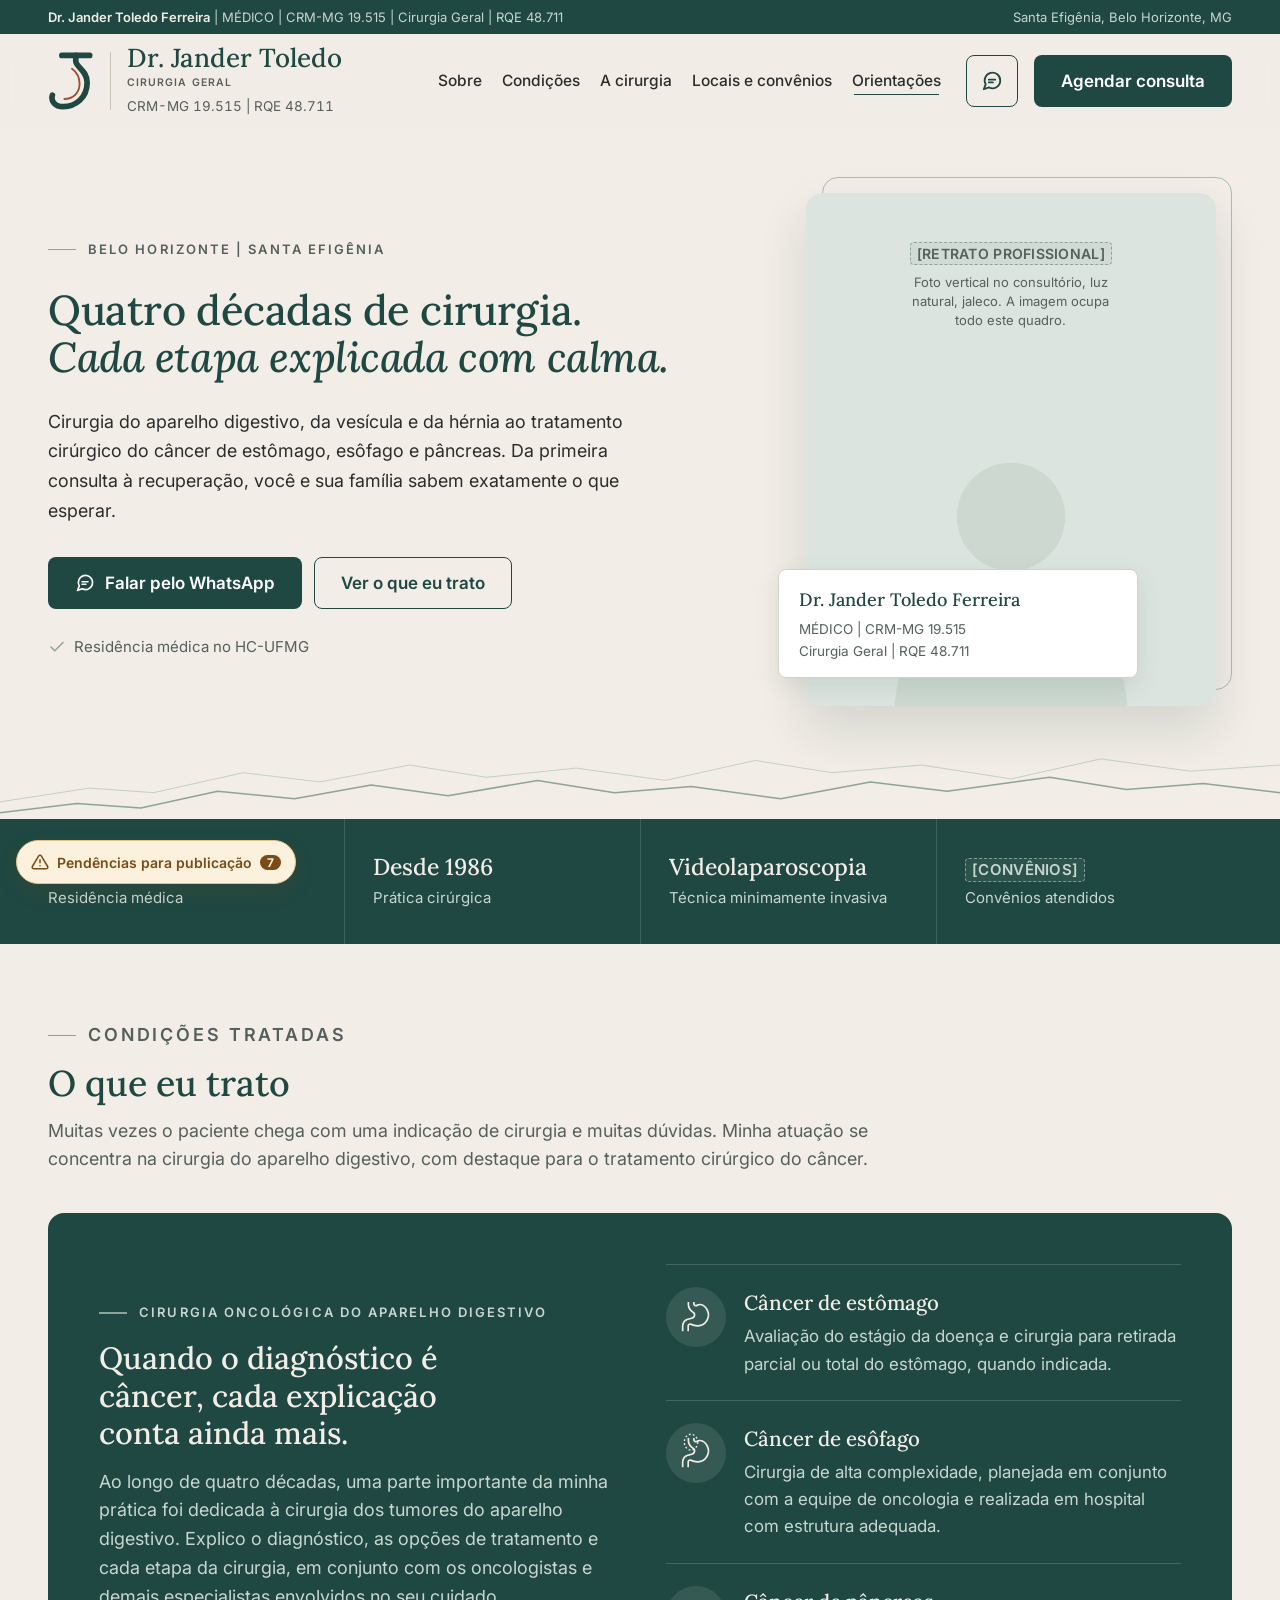
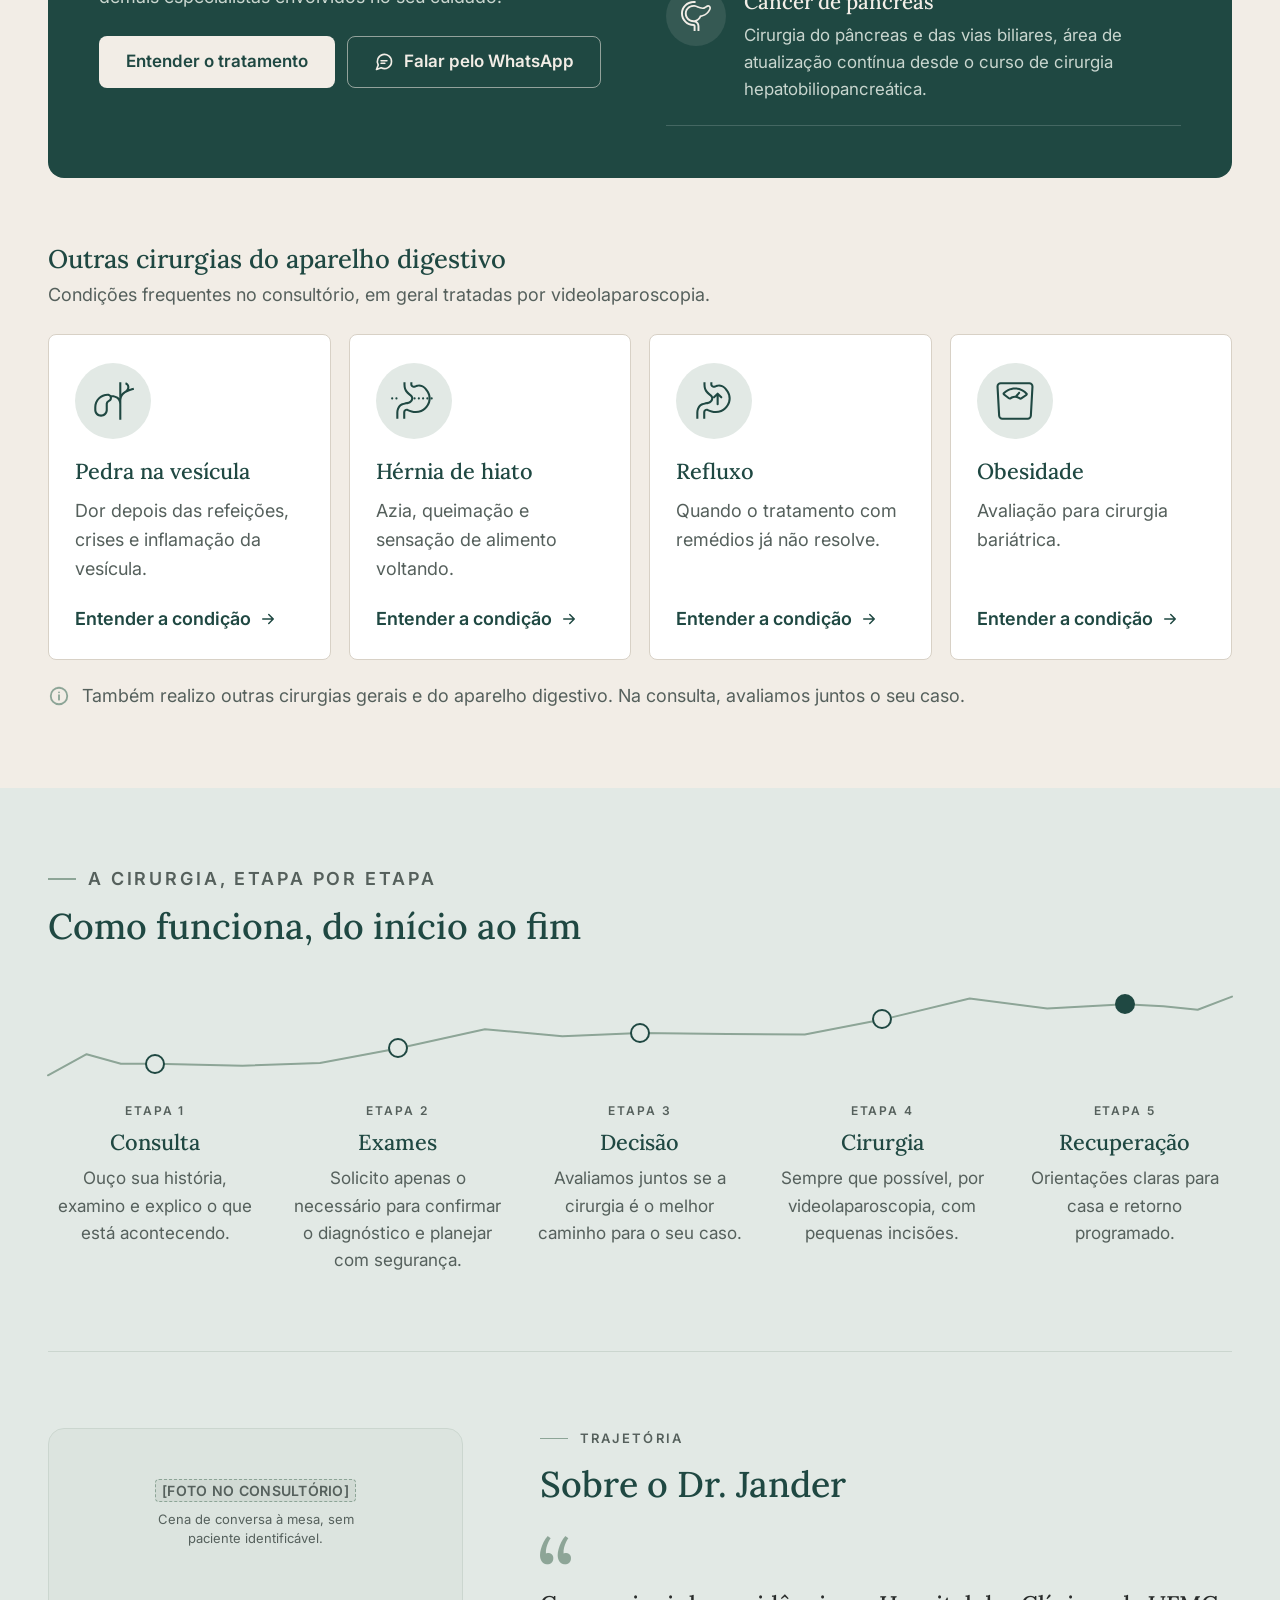
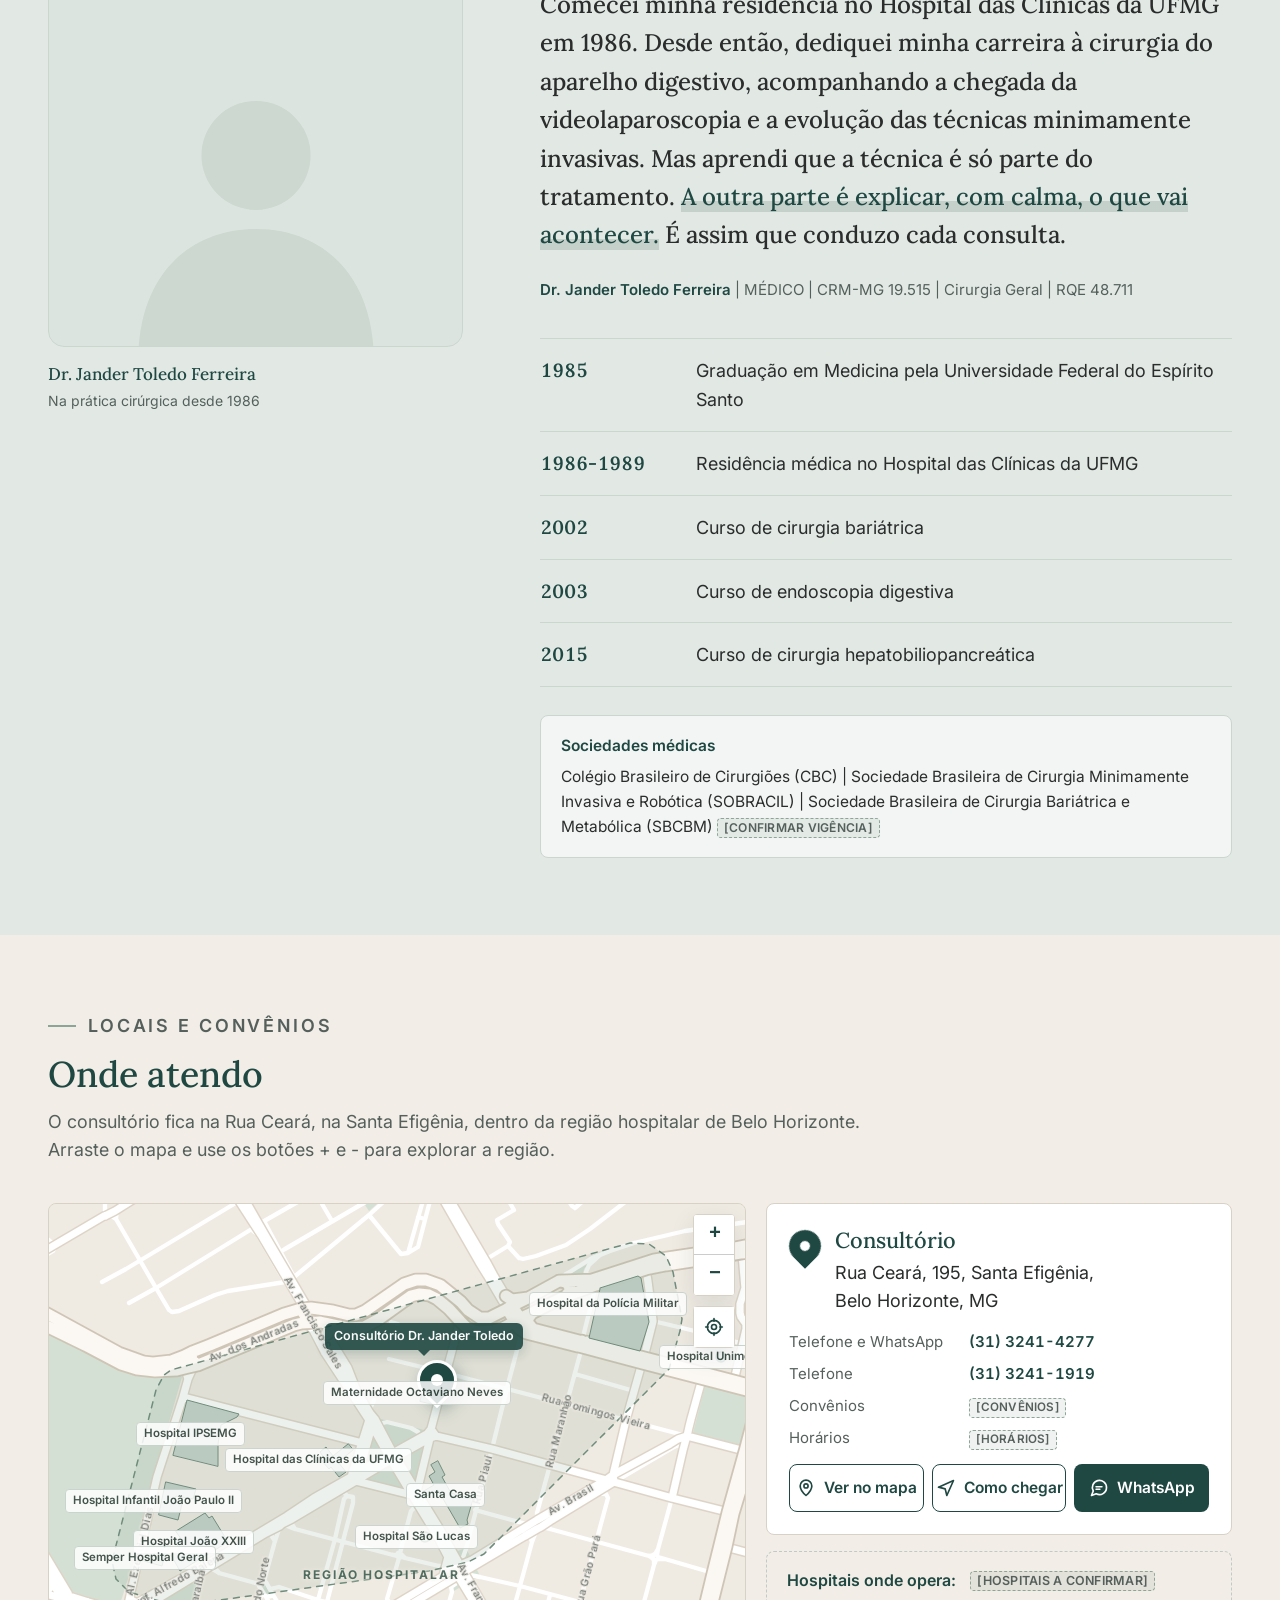
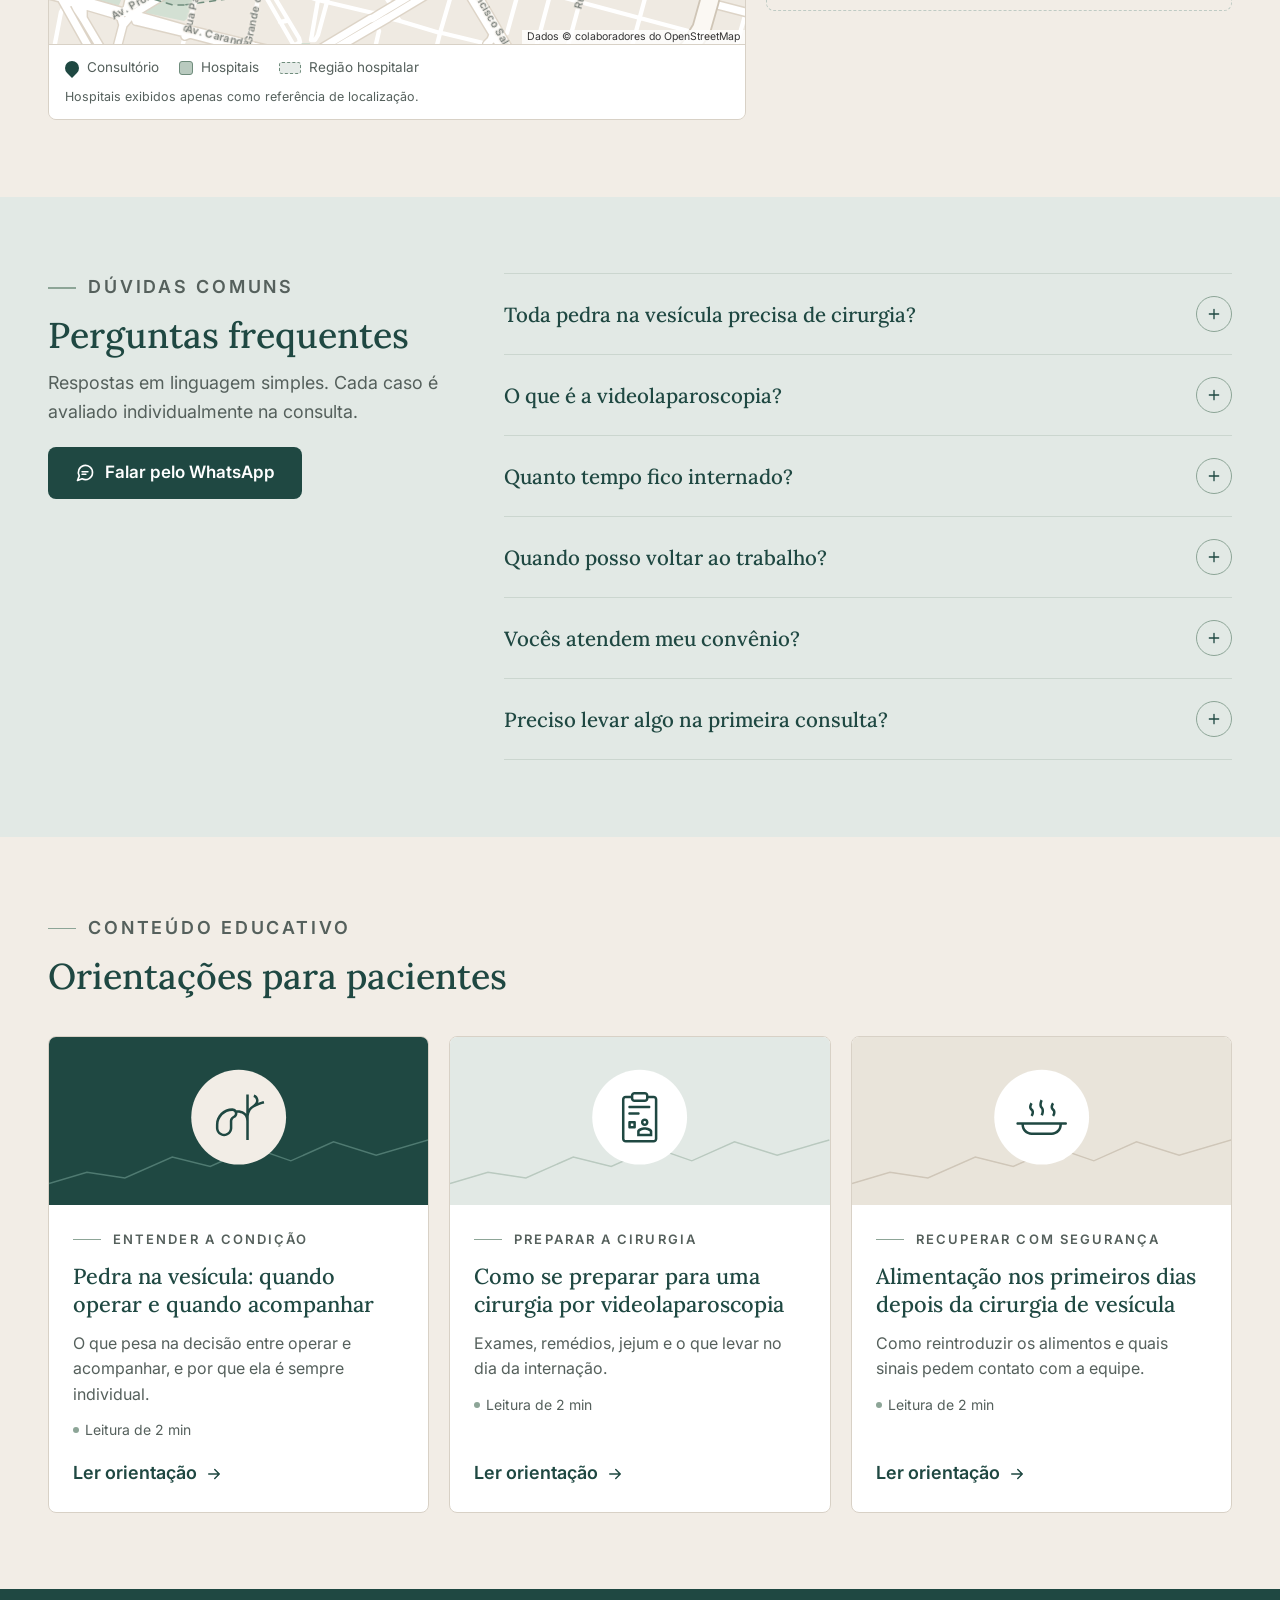
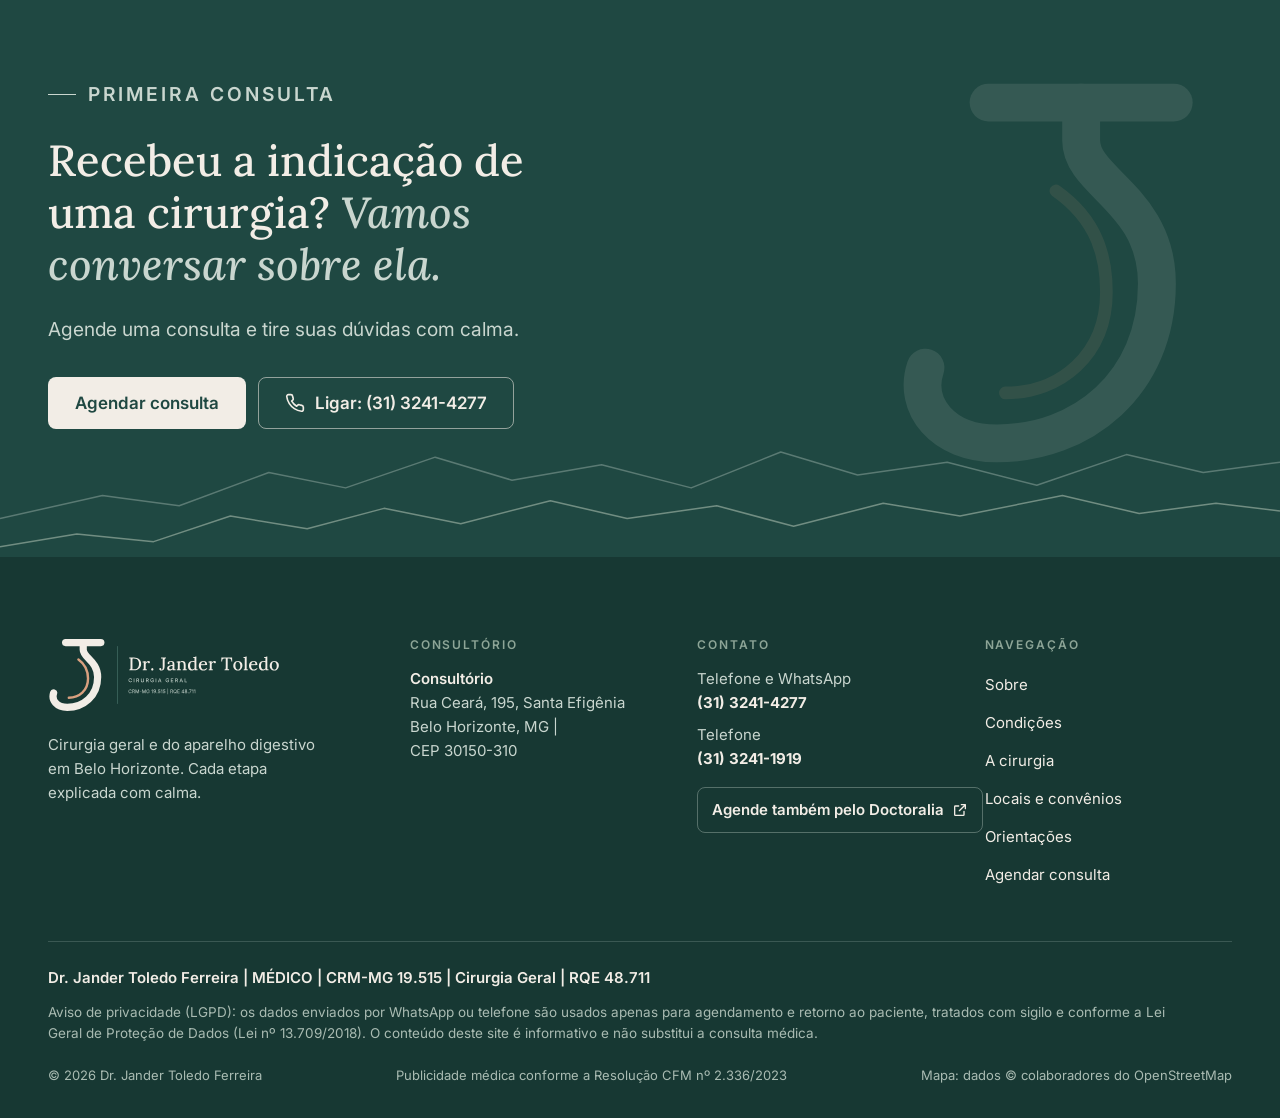
==== commit 9da210db: "Add files via upload" ====
--- a/index.html
+++ b/index.html
@@ -23,8 +23,8 @@
 <link rel="preconnect" href="https://fonts.googleapis.com">
 <link rel="preconnect" href="https://fonts.gstatic.com" crossorigin>
 <link rel="stylesheet" href="https://fonts.googleapis.com/css2?family=Inter:wght@400;500;600;700&family=Lora:ital,wght@0,500;0,600;1,500&display=swap">
-<link rel="stylesheet" href="assets/vendor/leaflet/leaflet.css">
-<link rel="stylesheet" href="assets/css/estilo.css">
+<link rel="stylesheet" href="assets/vendor/leaflet/leaflet.css?v=202610132345">
+<link rel="stylesheet" href="assets/css/estilo.css?v=202610132345">
 <script type="application/ld+json">{"@context": "https://schema.org", "@type": "Physician", "name": "Dr. Jander Toledo Ferreira", "description": "Cirurgia Geral em Belo Horizonte. Cirurgia do aparelho digestivo, incluindo o tratamento cirúrgico do câncer de estômago, esôfago e pâncreas, e cirurgias de vesícula, hérnia de hiato, refluxo e obesidade.", "medicalSpecialty": "Surgical", "identifier": {"@type": "PropertyValue", "propertyID": "CRM-MG", "value": "19.515"}, "address": {"@type": "PostalAddress", "streetAddress": "Rua Ceará, 195", "addressLocality": "Belo Horizonte", "addressRegion": "MG", "postalCode": "30150-310", "addressCountry": "BR"}, "areaServed": "Belo Horizonte, MG", "location": [{"@type": "Place", "name": "Consultório Rua Ceará", "address": "Rua Ceará, 195, Santa Efigênia, Belo Horizonte, MG"}], "availableService": [{"@type": "MedicalProcedure", "name": "Cirurgia do câncer de estômago (gastrectomia)"}, {"@type": "MedicalProcedure", "name": "Cirurgia do câncer de esôfago"}, {"@type": "MedicalProcedure", "name": "Cirurgia do câncer de pâncreas"}, {"@type": "MedicalProcedure", "name": "Colecistectomia por videolaparoscopia"}, {"@type": "MedicalProcedure", "name": "Correção de hérnia de hiato por videolaparoscopia"}, {"@type": "MedicalProcedure", "name": "Cirurgia antirrefluxo (fundoplicatura)"}, {"@type": "MedicalProcedure", "name": "Avaliação para cirurgia bariátrica"}], "sameAs": ["https://www.doctoralia.com.br/jander-toledo-ferreira/cirurgiao-geral/belo-horizonte"], "telephone": "+55-31-3241-4277"}</script>
 </head>
 <body>
@@ -102,7 +102,7 @@
         <p class="lead">Cirurgia do aparelho digestivo, da vesícula e da hérnia ao tratamento cirúrgico do câncer de estômago, esôfago e pâncreas. Da primeira consulta à recuperação, você e sua família sabem exatamente o que esperar.</p>
         <div class="botoes">
           <a class="btn btn-acao" href="#" data-whats data-track="whatsapp_abertura"><svg viewBox="0 0 24 24" fill="none" stroke="currentColor" stroke-width="2" stroke-linecap="round" stroke-linejoin="round" aria-hidden="true"><path d="M21 11.5a8.4 8.4 0 0 1-12.4 7.4L3 21l2.1-5.4A8.5 8.5 0 1 1 21 11.5z"/><path d="M8.5 10.5h7M8.5 13.5h4.5"/></svg> Falar pelo WhatsApp</a>
-          <a class="btn btn-linha" href="#condicoes" data-track="ver_condicoes">Ver condições tratadas</a>
+          <a class="btn btn-linha" href="#condicoes" data-track="ver_condicoes">Ver o que eu trato</a>
         </div>
         <div class="confianca">
           <span><svg viewBox="0 0 24 24" fill="none" stroke="currentColor" stroke-width="2" stroke-linecap="round" stroke-linejoin="round" aria-hidden="true"><path d="M20 6 9 17l-5-5"/></svg>Residência médica no HC-UFMG</span>
@@ -147,29 +147,53 @@
     <div class="cabeca">
       <p class="rotulo">Condições tratadas</p>
       <h2 id="titulo-condicoes">O que eu trato</h2>
-      <p>Muitas vezes o paciente chega com uma indicação de cirurgia e muitas dúvidas. Estas são as condições que mais acompanho no consultório.</p>
-    </div>
+      <p>Muitas vezes o paciente chega com uma indicação de cirurgia e muitas dúvidas. Minha atuação se concentra na cirurgia do aparelho digestivo, com destaque para o tratamento cirúrgico do câncer.</p>
+    </div>
+    <div class="onc-destaque escuro" id="oncologia" aria-labelledby="titulo-oncologia" role="region">
+      <div class="grade-onc">
+      <div class="onc-texto">
+        <p class="rotulo">Cirurgia oncológica do aparelho digestivo</p>
+        <h3 class="onc-titulo" id="titulo-oncologia">Quando o diagnóstico é câncer, cada explicação conta ainda mais.</h3>
+        <p>Ao longo de quatro décadas, uma parte importante da minha prática foi dedicada à cirurgia dos tumores do aparelho digestivo. Explico o diagnóstico, as opções de tratamento e cada etapa da cirurgia, em conjunto com os oncologistas e demais especialistas envolvidos no seu cuidado.</p>
+        <div class="botoes">
+          <button class="btn btn-claro" type="button" data-painel="cond-oncologia" data-track="oncologia_entender">Entender o tratamento</button>
+          <a class="btn btn-linha-claro" href="#" data-whats data-track="whatsapp_oncologia"><svg viewBox="0 0 24 24" fill="none" stroke="currentColor" stroke-width="2" stroke-linecap="round" stroke-linejoin="round" aria-hidden="true"><path d="M21 11.5a8.4 8.4 0 0 1-12.4 7.4L3 21l2.1-5.4A8.5 8.5 0 1 1 21 11.5z"/><path d="M8.5 10.5h7M8.5 13.5h4.5"/></svg> Falar pelo WhatsApp</a>
+        </div>
+      </div>
+      <ul class="onc-lista">
+        <li><span class="onc-ic" aria-hidden="true"><svg viewBox="0 0 48 48" width="40" height="40" fill="none">
+<path fill-rule="evenodd" clip-rule="evenodd" d="M22.4334 7.80593C22.4533 8.36778 22.5582 8.69871 22.726 8.89808C22.9709 9.18891 23.2164 9.29144 23.5052 9.31683C23.8448 9.34667 24.2768 9.26968 24.8473 9.09176C25.1253 9.00507 25.413 8.90227 25.7226 8.79014C25.7542 8.77871 25.786 8.76717 25.818 8.75554C26.0937 8.65557 26.3867 8.54931 26.6793 8.4528C27.3241 8.24013 28.0616 8.04116 28.8096 8.04116C33.6124 8.04116 36.4607 11.7906 38.3369 15.1376C40.6411 19.2481 40.5437 24.3791 38.0901 28.4016C36.4758 31.048 34.4126 33.3397 31.285 34.5561C26.7482 36.3206 21.7413 35.6382 17.6158 33.6006C16.6965 33.1466 15.6176 33.845 15.6176 34.733V41H13.6176V34.733C13.6176 32.1815 16.4189 30.7789 18.5014 31.8074C22.2428 33.6552 26.6583 34.2097 30.56 32.6921C33.127 31.6937 34.8943 29.8001 36.3826 27.3601C38.4604 23.9538 38.5426 19.5948 36.5923 16.1156C34.74 12.8112 32.402 10.0412 28.8096 10.0412C28.3898 10.0412 27.8992 10.1564 27.3057 10.3521C27.0427 10.4389 26.7781 10.5349 26.4984 10.6363C26.467 10.6476 26.4355 10.6591 26.4037 10.6706C26.0953 10.7823 25.7689 10.8993 25.4427 11.0011C24.8049 11.2 24.0686 11.374 23.3301 11.3091C22.541 11.2398 21.7986 10.9018 21.1962 10.1863C20.5915 9.46816 20.4596 8.58044 20.4347 7.8768C20.4218 7.51463 20.4367 7.15567 20.452 6.8418C20.4544 6.79377 20.4567 6.7471 20.459 6.70166C20.4723 6.43537 20.4835 6.21135 20.4825 6.00469L22.4825 5.99536C22.4837 6.26171 22.4693 6.54872 22.456 6.8111C22.4538 6.8546 22.4517 6.89742 22.4496 6.93936C22.4345 7.24986 22.4238 7.53535 22.4334 7.80593ZM13.8577 6.50519C13.8582 6.33584 13.8586 6.16741 13.8586 6.00002H15.8586C15.8586 6.12523 15.8585 6.24953 15.8584 6.37296C15.8558 9.10063 15.8536 11.4006 17.1253 13.5438C18.0092 15.0336 19.3171 16.0774 20.8048 17.2647C21.0222 17.4382 21.2434 17.6147 21.4677 17.7962C23.2701 19.2543 23.6577 21.2332 23.0424 22.9664C22.4511 24.6318 20.9625 26.011 19.13 26.5353C18.1451 26.8171 17.2109 27.0258 16.3643 27.215C16.1656 27.2594 15.9717 27.3027 15.7832 27.3456C14.7716 27.5759 13.913 27.7949 13.1496 28.1109C11.7108 28.7064 10.5341 29.6729 9.59141 31.984C9.20068 32.9418 9 33.9633 9 34.994V41H7V34.994C7 33.7033 7.25136 32.4254 7.73956 31.2286C8.87478 28.4456 10.4298 27.072 12.3847 26.2629C13.3181 25.8766 14.3219 25.6271 15.3392 25.3955C15.542 25.3493 15.7455 25.3038 15.9503 25.258C16.7929 25.0697 17.6571 24.8765 18.5798 24.6125C19.827 24.2556 20.7947 23.3194 21.1576 22.2972C21.4965 21.3429 21.3361 20.2623 20.2099 19.3511C20.0047 19.1851 19.794 19.0178 19.5801 18.8478C18.1129 17.6823 16.4906 16.3936 15.4053 14.5644C13.8438 11.9327 13.851 9.10954 13.8577 6.50519Z" fill="currentColor"/>
+</svg></span><div><h4>Câncer de estômago</h4><p>Avaliação do estágio da doença e cirurgia para retirada parcial ou total do estômago, quando indicada.</p></div></li>
+        <li><span class="onc-ic" aria-hidden="true"><svg viewBox="0 0 48 48" width="40" height="40" fill="none"><path fill-rule="evenodd" clip-rule="evenodd" d="M22.4334 7.80593C22.4533 8.36778 22.5582 8.69871 22.726 8.89808C22.9709 9.18891 23.2164 9.29144 23.5052 9.31683C23.8448 9.34667 24.2768 9.26968 24.8473 9.09176C25.1253 9.00507 25.413 8.90227 25.7226 8.79014C25.7542 8.77871 25.786 8.76717 25.818 8.75554C26.0937 8.65557 26.3867 8.54931 26.6793 8.4528C27.3241 8.24013 28.0616 8.04116 28.8096 8.04116C33.6124 8.04116 36.4607 11.7906 38.3369 15.1376C40.6411 19.2481 40.5437 24.3791 38.0901 28.4016C36.4758 31.048 34.4126 33.3397 31.285 34.5561C26.7482 36.3206 21.7413 35.6382 17.6158 33.6006C16.6965 33.1466 15.6176 33.845 15.6176 34.733V41H13.6176V34.733C13.6176 32.1815 16.4189 30.7789 18.5014 31.8074C22.2428 33.6552 26.6583 34.2097 30.56 32.6921C33.127 31.6937 34.8943 29.8001 36.3826 27.3601C38.4604 23.9538 38.5426 19.5948 36.5923 16.1156C34.74 12.8112 32.402 10.0412 28.8096 10.0412C28.3898 10.0412 27.8992 10.1564 27.3057 10.3521C27.0427 10.4389 26.7781 10.5349 26.4984 10.6363C26.467 10.6476 26.4355 10.6591 26.4037 10.6706C26.0953 10.7823 25.7689 10.8993 25.4427 11.0011C24.8049 11.2 24.0686 11.374 23.3301 11.3091C22.541 11.2398 21.7986 10.9018 21.1962 10.1863C20.5915 9.46816 20.4596 8.58044 20.4347 7.8768C20.4218 7.51463 20.4367 7.15567 20.452 6.8418C20.4544 6.79377 20.4567 6.7471 20.459 6.70166C20.4723 6.43537 20.4835 6.21135 20.4825 6.00469L22.4825 5.99536C22.4837 6.26171 22.4693 6.54872 22.456 6.8111C22.4538 6.8546 22.4517 6.89742 22.4496 6.93936C22.4345 7.24986 22.4238 7.53535 22.4334 7.80593ZM13.8577 6.50519C13.8582 6.33584 13.8586 6.16741 13.8586 6.00002H15.8586C15.8586 6.12523 15.8585 6.24953 15.8584 6.37296C15.8558 9.10063 15.8536 11.4006 17.1253 13.5438C18.0092 15.0336 19.3171 16.0774 20.8048 17.2647C21.0222 17.4382 21.2434 17.6147 21.4677 17.7962C23.2701 19.2543 23.6577 21.2332 23.0424 22.9664C22.4511 24.6318 20.9625 26.011 19.13 26.5353C18.1451 26.8171 17.2109 27.0258 16.3643 27.215C16.1656 27.2594 15.9717 27.3027 15.7832 27.3456C14.7716 27.5759 13.913 27.7949 13.1496 28.1109C11.7108 28.7064 10.5341 29.6729 9.59141 31.984C9.20068 32.9418 9 33.9633 9 34.994V41H7V34.994C7 33.7033 7.25136 32.4254 7.73956 31.2286C8.87478 28.4456 10.4298 27.072 12.3847 26.2629C13.3181 25.8766 14.3219 25.6271 15.3392 25.3955C15.542 25.3493 15.7455 25.3038 15.9503 25.258C16.7929 25.0697 17.6571 24.8765 18.5798 24.6125C19.827 24.2556 20.7947 23.3194 21.1576 22.2972C21.4965 21.3429 21.3361 20.2623 20.2099 19.3511C20.0047 19.1851 19.794 19.0178 19.5801 18.8478C18.1129 17.6823 16.4906 16.3936 15.4053 14.5644C13.8438 11.9327 13.851 9.10954 13.8577 6.50519Z" fill="currentColor"/><ellipse cx="18" cy="11" rx="8" ry="9.5" stroke="currentColor" stroke-width="1.6" stroke-dasharray="2.2 2.6"/></svg></span><div><h4>Câncer de esôfago</h4><p>Cirurgia de alta complexidade, planejada em conjunto com a equipe de oncologia e realizada em hospital com estrutura adequada.</p></div></li>
+        <li><span class="onc-ic" aria-hidden="true"><svg viewBox="0 0 48 48" width="40" height="40" fill="none">
+<path d="M23.4677 8.4V6H21.1387C12.8811 6 6 12.6117 6 21C6 29.3883 12.8811 36 21.1387 36V42H23.4677V36C23.4677 34.6745 22.4249 33.6 21.1387 33.6C14.0641 33.6 8.32902 27.9588 8.32902 21C8.32902 14.8236 12.8471 9.68507 18.8096 8.60776C19.5649 8.4713 22.6723 8.4 23.4677 8.4Z" fill="currentColor"/>
+<path fill-rule="evenodd" clip-rule="evenodd" d="M25.0475 30.24C26.9048 31.5341 28.1257 33.7245 28.1257 36.2087V42H25.7967V36.2087C25.7967 36.1388 25.7953 36.0692 25.7924 36C25.6863 33.4459 23.6434 31.4087 21.1387 31.4087C15.2944 31.4087 10.5568 26.7486 10.5568 21C10.5568 17.8254 12.1738 14.655 14.9033 12.6333C15.3302 12.3171 15.7845 12.0674 16.2639 11.8739C17.6249 11.1868 19.1604 10.8002 20.7853 10.8002C21.7204 10.8002 22.6067 10.9403 23.4677 11.1594C24.5524 11.4355 25.5971 11.8368 26.6491 12.2409C28.3297 12.8865 30.0291 13.5393 31.9406 13.7002C33.0594 13.7944 34.2045 13.0759 35.3697 12.3449C37.1464 11.2302 38.9697 10.0863 40.8166 11.7509C41.7588 12.6002 42.5696 14.4111 41.4734 16.4884C39.2114 20.6017 36.5034 23.641 31.9029 24.6737L30.0881 25.0812C29.0631 27.4807 27.2186 29.2392 25.0475 30.24ZM22.1061 29.0772C24.713 28.6285 27.1129 26.9548 28.2489 24.2955L28.6511 23.354L31.4648 22.7223C35.2556 21.8713 37.5787 19.415 39.7117 15.5414C40.3016 14.4102 39.8535 13.5753 39.4776 13.2365C39.1114 12.9065 38.9 12.9006 38.7271 12.9171C38.4235 12.9461 37.9872 13.109 37.2955 13.5107C37.0193 13.6711 36.7464 13.8423 36.4413 14.0336L36.2447 14.1569C35.8755 14.3878 35.4594 14.6443 35.0302 14.8732C34.2106 15.3102 33.069 15.8023 31.7728 15.6932C29.5662 15.5074 27.6171 14.7569 25.977 14.1254C25.8578 14.0795 25.7403 14.0342 25.6244 13.9899C24.4949 13.5575 23.4989 13.1983 22.5206 12.9913H21.1387C16.4774 12.9913 12.8858 16.6809 12.8858 21C12.8858 25.3191 16.4774 29.0087 21.1387 29.0087C21.4669 29.0087 21.7899 29.032 22.1061 29.0772Z" fill="currentColor"/>
+</svg></span><div><h4>Câncer de pâncreas</h4><p>Cirurgia do pâncreas e das vias biliares, área de atualização contínua desde o curso de cirurgia hepatobiliopancreática.</p></div></li>
+      </ul>
+      </div>
+    </div>
+    <div class="sub-cabeca"><h3>Outras cirurgias do aparelho digestivo</h3><p>Condições frequentes no consultório, em geral tratadas por videolaparoscopia.</p></div>
     <div class="cartoes">
       <article class="cartao">
-        <div class="ic" aria-hidden="true"><svg viewBox="0 0 48 48" fill="none"><path fill-rule="evenodd" clip-rule="evenodd" d="M28.5615 19.985C29.0876 20.342 29.5716 20.7616 30 21.2448V6H32V17.3085C32.7583 16.3009 33.7392 15.4285 34.9664 14.6543C37.2062 13.2413 37.8041 11.6796 37.7223 10.5323C37.6374 9.34206 36.818 8.32677 35.6838 7.9487L36.3162 6.05134C38.182 6.67327 39.5722 8.35626 39.7172 10.3901C39.7683 11.107 39.6645 11.8371 39.3965 12.5554C41.1113 11.909 42.75 11.4234 43.7541 11.1687L44.2459 13.1073C42.3798 13.5806 38.4154 14.8432 36.0336 16.3458C34.6853 17.1964 33.7663 18.1293 33.1416 19.1965C32.5208 20.2571 32.1569 21.5076 32 23.0499V42H30V27C30 24.3185 28.9037 22.6342 27.4385 21.64C26.1575 20.7707 24.5286 20.3877 22.9596 20.4293C22.9862 20.6157 23 20.8063 23 21C23 22.5142 22.1587 23.8319 20.9179 24.5111C19.949 25.0414 19 25.8954 19 27V33H18.9811C18.7257 36.3562 15.9216 39 12.5 39C9.07839 39 6.27426 36.3562 6.01894 33H6V30C6 22.8203 11.8203 17 19 17C20.2546 17 21.3743 17.5776 22.1077 18.4814C24.2416 18.2632 26.6419 18.6825 28.5615 19.985ZM19 19C12.9249 19 8 23.9249 8 30V32.675L8.01318 32.8483C8.18978 35.1698 10.1321 37 12.5 37C14.8679 37 16.8102 35.1698 16.9868 32.8483L17 32.675V27C17 25.8393 17.5055 24.9051 18.0775 24.2382C18.6407 23.5815 19.3371 23.0964 19.9576 22.7567C20.5831 22.4143 21 21.7544 21 21C21 19.8954 20.1046 19 19 19Z" fill="currentColor"/></svg></div>
+        <div class="ic" aria-hidden="true"><svg viewBox="0 0 48 48" width="50" height="50" fill="none"><path fill-rule="evenodd" clip-rule="evenodd" d="M28.5615 19.985C29.0876 20.342 29.5716 20.7616 30 21.2448V6H32V17.3085C32.7583 16.3009 33.7392 15.4285 34.9664 14.6543C37.2062 13.2413 37.8041 11.6796 37.7223 10.5323C37.6374 9.34206 36.818 8.32677 35.6838 7.9487L36.3162 6.05134C38.182 6.67327 39.5722 8.35626 39.7172 10.3901C39.7683 11.107 39.6645 11.8371 39.3965 12.5554C41.1113 11.909 42.75 11.4234 43.7541 11.1687L44.2459 13.1073C42.3798 13.5806 38.4154 14.8432 36.0336 16.3458C34.6853 17.1964 33.7663 18.1293 33.1416 19.1965C32.5208 20.2571 32.1569 21.5076 32 23.0499V42H30V27C30 24.3185 28.9037 22.6342 27.4385 21.64C26.1575 20.7707 24.5286 20.3877 22.9596 20.4293C22.9862 20.6157 23 20.8063 23 21C23 22.5142 22.1587 23.8319 20.9179 24.5111C19.949 25.0414 19 25.8954 19 27V33H18.9811C18.7257 36.3562 15.9216 39 12.5 39C9.07839 39 6.27426 36.3562 6.01894 33H6V30C6 22.8203 11.8203 17 19 17C20.2546 17 21.3743 17.5776 22.1077 18.4814C24.2416 18.2632 26.6419 18.6825 28.5615 19.985ZM19 19C12.9249 19 8 23.9249 8 30V32.675L8.01318 32.8483C8.18978 35.1698 10.1321 37 12.5 37C14.8679 37 16.8102 35.1698 16.9868 32.8483L17 32.675V27C17 25.8393 17.5055 24.9051 18.0775 24.2382C18.6407 23.5815 19.3371 23.0964 19.9576 22.7567C20.5831 22.4143 21 21.7544 21 21C21 19.8954 20.1046 19 19 19Z" fill="currentColor"/></svg></div>
         <h3>Pedra na vesícula</h3>
         <p>Dor depois das refeições, crises e inflamação da vesícula.</p>
         <button class="link-seta" type="button" data-painel="cond-vesicula" data-track="condicao_vesicula">Entender a condição <svg viewBox="0 0 24 24" fill="none" stroke="currentColor" stroke-width="2" stroke-linecap="round" stroke-linejoin="round" aria-hidden="true"><path d="M5 12h14M13 6l6 6-6 6"/></svg></button>
       </article>
       <article class="cartao">
-        <div class="ic" aria-hidden="true"><svg viewBox="0 0 48 48" fill="none"><path fill-rule="evenodd" clip-rule="evenodd" d="M22.4334 7.80593C22.4533 8.36778 22.5582 8.69871 22.726 8.89808C22.9709 9.18891 23.2164 9.29144 23.5052 9.31683C23.8448 9.34667 24.2768 9.26968 24.8473 9.09176C25.1253 9.00507 25.413 8.90227 25.7226 8.79014C25.7542 8.77871 25.786 8.76717 25.818 8.75554C26.0937 8.65557 26.3867 8.54931 26.6793 8.4528C27.3241 8.24013 28.0616 8.04116 28.8096 8.04116C33.6124 8.04116 36.4607 11.7906 38.3369 15.1376C40.6411 19.2481 40.5437 24.3791 38.0901 28.4016C36.4758 31.048 34.4126 33.3397 31.285 34.5561C26.7482 36.3206 21.7413 35.6382 17.6158 33.6006C16.6965 33.1466 15.6176 33.845 15.6176 34.733V41H13.6176V34.733C13.6176 32.1815 16.4189 30.7789 18.5014 31.8074C22.2428 33.6552 26.6583 34.2097 30.56 32.6921C33.127 31.6937 34.8943 29.8001 36.3826 27.3601C38.4604 23.9538 38.5426 19.5948 36.5923 16.1156C34.74 12.8112 32.402 10.0412 28.8096 10.0412C28.3898 10.0412 27.8992 10.1564 27.3057 10.3521C27.0427 10.4389 26.7781 10.5349 26.4984 10.6363C26.467 10.6476 26.4355 10.6591 26.4037 10.6706C26.0953 10.7823 25.7689 10.8993 25.4427 11.0011C24.8049 11.2 24.0686 11.374 23.3301 11.3091C22.541 11.2398 21.7986 10.9018 21.1962 10.1863C20.5915 9.46816 20.4596 8.58044 20.4347 7.8768C20.4218 7.51463 20.4367 7.15567 20.452 6.8418C20.4544 6.79377 20.4567 6.7471 20.459 6.70166C20.4723 6.43537 20.4835 6.21135 20.4825 6.00469L22.4825 5.99536C22.4837 6.26171 22.4693 6.54872 22.456 6.8111C22.4538 6.8546 22.4517 6.89742 22.4496 6.93936C22.4345 7.24986 22.4238 7.53535 22.4334 7.80593ZM13.8577 6.50519C13.8582 6.33584 13.8586 6.16741 13.8586 6.00002H15.8586C15.8586 6.12523 15.8585 6.24953 15.8584 6.37296C15.8558 9.10063 15.8536 11.4006 17.1253 13.5438C18.0092 15.0336 19.3171 16.0774 20.8048 17.2647C21.0222 17.4382 21.2434 17.6147 21.4677 17.7962C23.2701 19.2543 23.6577 21.2332 23.0424 22.9664C22.4511 24.6318 20.9625 26.011 19.13 26.5353C18.1451 26.8171 17.2109 27.0258 16.3643 27.215C16.1656 27.2594 15.9717 27.3027 15.7832 27.3456C14.7716 27.5759 13.913 27.7949 13.1496 28.1109C11.7108 28.7064 10.5341 29.6729 9.59141 31.984C9.20068 32.9418 9 33.9633 9 34.994V41H7V34.994C7 33.7033 7.25136 32.4254 7.73956 31.2286C8.87478 28.4456 10.4298 27.072 12.3847 26.2629C13.3181 25.8766 14.3219 25.6271 15.3392 25.3955C15.542 25.3493 15.7455 25.3038 15.9503 25.258C16.7929 25.0697 17.6571 24.8765 18.5798 24.6125C19.827 24.2556 20.7947 23.3194 21.1576 22.2972C21.4965 21.3429 21.3361 20.2623 20.2099 19.3511C20.0047 19.1851 19.794 19.0178 19.5801 18.8478C18.1129 17.6823 16.4906 16.3936 15.4053 14.5644C13.8438 11.9327 13.851 9.10954 13.8577 6.50519Z" fill="currentColor"/><path d="M3 21.5 H10.5 M24.5 21.5 H45" stroke="currentColor" stroke-width="2" stroke-linecap="round" stroke-dasharray="0.1 4"/></svg></div>
+        <div class="ic" aria-hidden="true"><svg viewBox="0 0 48 48" width="50" height="50" fill="none"><path fill-rule="evenodd" clip-rule="evenodd" d="M22.4334 7.80593C22.4533 8.36778 22.5582 8.69871 22.726 8.89808C22.9709 9.18891 23.2164 9.29144 23.5052 9.31683C23.8448 9.34667 24.2768 9.26968 24.8473 9.09176C25.1253 9.00507 25.413 8.90227 25.7226 8.79014C25.7542 8.77871 25.786 8.76717 25.818 8.75554C26.0937 8.65557 26.3867 8.54931 26.6793 8.4528C27.3241 8.24013 28.0616 8.04116 28.8096 8.04116C33.6124 8.04116 36.4607 11.7906 38.3369 15.1376C40.6411 19.2481 40.5437 24.3791 38.0901 28.4016C36.4758 31.048 34.4126 33.3397 31.285 34.5561C26.7482 36.3206 21.7413 35.6382 17.6158 33.6006C16.6965 33.1466 15.6176 33.845 15.6176 34.733V41H13.6176V34.733C13.6176 32.1815 16.4189 30.7789 18.5014 31.8074C22.2428 33.6552 26.6583 34.2097 30.56 32.6921C33.127 31.6937 34.8943 29.8001 36.3826 27.3601C38.4604 23.9538 38.5426 19.5948 36.5923 16.1156C34.74 12.8112 32.402 10.0412 28.8096 10.0412C28.3898 10.0412 27.8992 10.1564 27.3057 10.3521C27.0427 10.4389 26.7781 10.5349 26.4984 10.6363C26.467 10.6476 26.4355 10.6591 26.4037 10.6706C26.0953 10.7823 25.7689 10.8993 25.4427 11.0011C24.8049 11.2 24.0686 11.374 23.3301 11.3091C22.541 11.2398 21.7986 10.9018 21.1962 10.1863C20.5915 9.46816 20.4596 8.58044 20.4347 7.8768C20.4218 7.51463 20.4367 7.15567 20.452 6.8418C20.4544 6.79377 20.4567 6.7471 20.459 6.70166C20.4723 6.43537 20.4835 6.21135 20.4825 6.00469L22.4825 5.99536C22.4837 6.26171 22.4693 6.54872 22.456 6.8111C22.4538 6.8546 22.4517 6.89742 22.4496 6.93936C22.4345 7.24986 22.4238 7.53535 22.4334 7.80593ZM13.8577 6.50519C13.8582 6.33584 13.8586 6.16741 13.8586 6.00002H15.8586C15.8586 6.12523 15.8585 6.24953 15.8584 6.37296C15.8558 9.10063 15.8536 11.4006 17.1253 13.5438C18.0092 15.0336 19.3171 16.0774 20.8048 17.2647C21.0222 17.4382 21.2434 17.6147 21.4677 17.7962C23.2701 19.2543 23.6577 21.2332 23.0424 22.9664C22.4511 24.6318 20.9625 26.011 19.13 26.5353C18.1451 26.8171 17.2109 27.0258 16.3643 27.215C16.1656 27.2594 15.9717 27.3027 15.7832 27.3456C14.7716 27.5759 13.913 27.7949 13.1496 28.1109C11.7108 28.7064 10.5341 29.6729 9.59141 31.984C9.20068 32.9418 9 33.9633 9 34.994V41H7V34.994C7 33.7033 7.25136 32.4254 7.73956 31.2286C8.87478 28.4456 10.4298 27.072 12.3847 26.2629C13.3181 25.8766 14.3219 25.6271 15.3392 25.3955C15.542 25.3493 15.7455 25.3038 15.9503 25.258C16.7929 25.0697 17.6571 24.8765 18.5798 24.6125C19.827 24.2556 20.7947 23.3194 21.1576 22.2972C21.4965 21.3429 21.3361 20.2623 20.2099 19.3511C20.0047 19.1851 19.794 19.0178 19.5801 18.8478C18.1129 17.6823 16.4906 16.3936 15.4053 14.5644C13.8438 11.9327 13.851 9.10954 13.8577 6.50519Z" fill="currentColor"/><path d="M3 21.5 H10.5 M24.5 21.5 H45" stroke="currentColor" stroke-width="2" stroke-linecap="round" stroke-dasharray="0.1 4"/></svg></div>
         <h3>Hérnia de hiato</h3>
         <p>Azia, queimação e sensação de alimento voltando.</p>
         <button class="link-seta" type="button" data-painel="cond-hernia" data-track="condicao_hernia_hiato">Entender a condição <svg viewBox="0 0 24 24" fill="none" stroke="currentColor" stroke-width="2" stroke-linecap="round" stroke-linejoin="round" aria-hidden="true"><path d="M5 12h14M13 6l6 6-6 6"/></svg></button>
       </article>
       <article class="cartao">
-        <div class="ic" aria-hidden="true"><svg viewBox="0 0 48 48" fill="none"><path fill-rule="evenodd" clip-rule="evenodd" d="M22.4334 7.80593C22.4533 8.36778 22.5582 8.69871 22.726 8.89808C22.9709 9.18891 23.2164 9.29144 23.5052 9.31683C23.8448 9.34667 24.2768 9.26968 24.8473 9.09176C25.1253 9.00507 25.413 8.90227 25.7226 8.79014C25.7542 8.77871 25.786 8.76717 25.818 8.75554C26.0937 8.65557 26.3867 8.54931 26.6793 8.4528C27.3241 8.24013 28.0616 8.04116 28.8096 8.04116C33.6124 8.04116 36.4607 11.7906 38.3369 15.1376C40.6411 19.2481 40.5437 24.3791 38.0901 28.4016C36.4758 31.048 34.4126 33.3397 31.285 34.5561C26.7482 36.3206 21.7413 35.6382 17.6158 33.6006C16.6965 33.1466 15.6176 33.845 15.6176 34.733V41H13.6176V34.733C13.6176 32.1815 16.4189 30.7789 18.5014 31.8074C22.2428 33.6552 26.6583 34.2097 30.56 32.6921C33.127 31.6937 34.8943 29.8001 36.3826 27.3601C38.4604 23.9538 38.5426 19.5948 36.5923 16.1156C34.74 12.8112 32.402 10.0412 28.8096 10.0412C28.3898 10.0412 27.8992 10.1564 27.3057 10.3521C27.0427 10.4389 26.7781 10.5349 26.4984 10.6363C26.467 10.6476 26.4355 10.6591 26.4037 10.6706C26.0953 10.7823 25.7689 10.8993 25.4427 11.0011C24.8049 11.2 24.0686 11.374 23.3301 11.3091C22.541 11.2398 21.7986 10.9018 21.1962 10.1863C20.5915 9.46816 20.4596 8.58044 20.4347 7.8768C20.4218 7.51463 20.4367 7.15567 20.452 6.8418C20.4544 6.79377 20.4567 6.7471 20.459 6.70166C20.4723 6.43537 20.4835 6.21135 20.4825 6.00469L22.4825 5.99536C22.4837 6.26171 22.4693 6.54872 22.456 6.8111C22.4538 6.8546 22.4517 6.89742 22.4496 6.93936C22.4345 7.24986 22.4238 7.53535 22.4334 7.80593ZM13.8577 6.50519C13.8582 6.33584 13.8586 6.16741 13.8586 6.00002H15.8586C15.8586 6.12523 15.8585 6.24953 15.8584 6.37296C15.8558 9.10063 15.8536 11.4006 17.1253 13.5438C18.0092 15.0336 19.3171 16.0774 20.8048 17.2647C21.0222 17.4382 21.2434 17.6147 21.4677 17.7962C23.2701 19.2543 23.6577 21.2332 23.0424 22.9664C22.4511 24.6318 20.9625 26.011 19.13 26.5353C18.1451 26.8171 17.2109 27.0258 16.3643 27.215C16.1656 27.2594 15.9717 27.3027 15.7832 27.3456C14.7716 27.5759 13.913 27.7949 13.1496 28.1109C11.7108 28.7064 10.5341 29.6729 9.59141 31.984C9.20068 32.9418 9 33.9633 9 34.994V41H7V34.994C7 33.7033 7.25136 32.4254 7.73956 31.2286C8.87478 28.4456 10.4298 27.072 12.3847 26.2629C13.3181 25.8766 14.3219 25.6271 15.3392 25.3955C15.542 25.3493 15.7455 25.3038 15.9503 25.258C16.7929 25.0697 17.6571 24.8765 18.5798 24.6125C19.827 24.2556 20.7947 23.3194 21.1576 22.2972C21.4965 21.3429 21.3361 20.2623 20.2099 19.3511C20.0047 19.1851 19.794 19.0178 19.5801 18.8478C18.1129 17.6823 16.4906 16.3936 15.4053 14.5644C13.8438 11.9327 13.851 9.10954 13.8577 6.50519Z" fill="currentColor"/><path d="M27.5 27 V17 M24 20.5 l3.5-3.5 3.5 3.5" stroke="currentColor" stroke-width="2" stroke-linecap="round" stroke-linejoin="round"/></svg></div>
+        <div class="ic" aria-hidden="true"><svg viewBox="0 0 48 48" width="50" height="50" fill="none"><path fill-rule="evenodd" clip-rule="evenodd" d="M22.4334 7.80593C22.4533 8.36778 22.5582 8.69871 22.726 8.89808C22.9709 9.18891 23.2164 9.29144 23.5052 9.31683C23.8448 9.34667 24.2768 9.26968 24.8473 9.09176C25.1253 9.00507 25.413 8.90227 25.7226 8.79014C25.7542 8.77871 25.786 8.76717 25.818 8.75554C26.0937 8.65557 26.3867 8.54931 26.6793 8.4528C27.3241 8.24013 28.0616 8.04116 28.8096 8.04116C33.6124 8.04116 36.4607 11.7906 38.3369 15.1376C40.6411 19.2481 40.5437 24.3791 38.0901 28.4016C36.4758 31.048 34.4126 33.3397 31.285 34.5561C26.7482 36.3206 21.7413 35.6382 17.6158 33.6006C16.6965 33.1466 15.6176 33.845 15.6176 34.733V41H13.6176V34.733C13.6176 32.1815 16.4189 30.7789 18.5014 31.8074C22.2428 33.6552 26.6583 34.2097 30.56 32.6921C33.127 31.6937 34.8943 29.8001 36.3826 27.3601C38.4604 23.9538 38.5426 19.5948 36.5923 16.1156C34.74 12.8112 32.402 10.0412 28.8096 10.0412C28.3898 10.0412 27.8992 10.1564 27.3057 10.3521C27.0427 10.4389 26.7781 10.5349 26.4984 10.6363C26.467 10.6476 26.4355 10.6591 26.4037 10.6706C26.0953 10.7823 25.7689 10.8993 25.4427 11.0011C24.8049 11.2 24.0686 11.374 23.3301 11.3091C22.541 11.2398 21.7986 10.9018 21.1962 10.1863C20.5915 9.46816 20.4596 8.58044 20.4347 7.8768C20.4218 7.51463 20.4367 7.15567 20.452 6.8418C20.4544 6.79377 20.4567 6.7471 20.459 6.70166C20.4723 6.43537 20.4835 6.21135 20.4825 6.00469L22.4825 5.99536C22.4837 6.26171 22.4693 6.54872 22.456 6.8111C22.4538 6.8546 22.4517 6.89742 22.4496 6.93936C22.4345 7.24986 22.4238 7.53535 22.4334 7.80593ZM13.8577 6.50519C13.8582 6.33584 13.8586 6.16741 13.8586 6.00002H15.8586C15.8586 6.12523 15.8585 6.24953 15.8584 6.37296C15.8558 9.10063 15.8536 11.4006 17.1253 13.5438C18.0092 15.0336 19.3171 16.0774 20.8048 17.2647C21.0222 17.4382 21.2434 17.6147 21.4677 17.7962C23.2701 19.2543 23.6577 21.2332 23.0424 22.9664C22.4511 24.6318 20.9625 26.011 19.13 26.5353C18.1451 26.8171 17.2109 27.0258 16.3643 27.215C16.1656 27.2594 15.9717 27.3027 15.7832 27.3456C14.7716 27.5759 13.913 27.7949 13.1496 28.1109C11.7108 28.7064 10.5341 29.6729 9.59141 31.984C9.20068 32.9418 9 33.9633 9 34.994V41H7V34.994C7 33.7033 7.25136 32.4254 7.73956 31.2286C8.87478 28.4456 10.4298 27.072 12.3847 26.2629C13.3181 25.8766 14.3219 25.6271 15.3392 25.3955C15.542 25.3493 15.7455 25.3038 15.9503 25.258C16.7929 25.0697 17.6571 24.8765 18.5798 24.6125C19.827 24.2556 20.7947 23.3194 21.1576 22.2972C21.4965 21.3429 21.3361 20.2623 20.2099 19.3511C20.0047 19.1851 19.794 19.0178 19.5801 18.8478C18.1129 17.6823 16.4906 16.3936 15.4053 14.5644C13.8438 11.9327 13.851 9.10954 13.8577 6.50519Z" fill="currentColor"/><path d="M27.5 27 V17 M24 20.5 l3.5-3.5 3.5 3.5" stroke="currentColor" stroke-width="2" stroke-linecap="round" stroke-linejoin="round"/></svg></div>
         <h3>Refluxo</h3>
         <p>Quando o tratamento com remédios já não resolve.</p>
         <button class="link-seta" type="button" data-painel="cond-refluxo" data-track="condicao_refluxo">Entender a condição <svg viewBox="0 0 24 24" fill="none" stroke="currentColor" stroke-width="2" stroke-linecap="round" stroke-linejoin="round" aria-hidden="true"><path d="M5 12h14M13 6l6 6-6 6"/></svg></button>
       </article>
       <article class="cartao">
-        <div class="ic" aria-hidden="true"><svg viewBox="0 0 48 48" fill="none"><path fill-rule="evenodd" clip-rule="evenodd" d="M35.8513 16.2506C36.5933 17.0688 36.3659 18.3263 35.4616 18.9606L30.5893 22.3781C29.685 23.0124 28.4495 22.7564 27.556 22.1071C27.3273 21.9408 27.0865 21.7904 26.8353 21.6571C25.9922 21.2096 25.0551 20.9681 24.1007 20.9522C23.1463 20.9363 22.2016 21.1466 21.3441 21.5657C21.0885 21.6906 20.8429 21.8329 20.6088 21.9915C19.6942 22.6108 18.4509 22.8255 17.5682 22.1615L12.8123 18.5837C11.9296 17.9197 11.7441 16.6553 12.513 15.8623C13.7981 14.5369 15.3066 13.4401 16.9744 12.625C19.2429 11.5163 21.7416 10.9602 24.2662 11.0022C26.7908 11.0442 29.2697 11.6831 31.5 12.8667C33.1397 13.7368 34.6109 14.8832 35.8513 16.2506ZM34.1956 17.4057C33.1476 16.2921 31.9212 15.3544 30.5625 14.6334C28.611 13.5977 26.442 13.0387 24.2329 13.0019C22.0239 12.9652 19.8375 13.4518 17.8526 14.4219C16.4707 15.0973 15.2137 15.9937 14.1293 17.0718L18.7666 20.5603C18.7816 20.5652 18.8205 20.5727 18.8976 20.5657C19.0544 20.5516 19.2744 20.4796 19.4875 20.3354C19.799 20.1244 20.1259 19.935 20.4658 19.7688C21.607 19.2111 22.864 18.9314 24.1339 18.9525C24.185 18.9533 24.236 18.9547 24.2869 18.9565C24.3251 18.8764 24.3746 18.8 24.4357 18.7298L27.1821 15.5719C27.5446 15.1552 28.1762 15.1112 28.5929 15.4736C29.0097 15.8361 29.0537 16.4677 28.6912 16.8844L26.5368 19.3616C26.9615 19.5026 27.375 19.6793 27.7728 19.8904C28.1071 20.0678 28.4275 20.268 28.7318 20.4892C28.9399 20.6405 29.1575 20.7198 29.3137 20.739C29.3905 20.7485 29.4297 20.7423 29.4448 20.7379L34.1956 17.4057ZM29.4525 20.7347C29.4528 20.7349 29.45 20.7364 29.4448 20.7379C29.4492 20.7354 29.4523 20.7344 29.4525 20.7347ZM18.759 20.5567C18.7592 20.5565 18.7623 20.5576 18.7666 20.5603C18.7615 20.5585 18.7587 20.557 18.759 20.5567Z" fill="currentColor"/>
+        <div class="ic" aria-hidden="true"><svg viewBox="0 0 48 48" width="50" height="50" fill="none"><path fill-rule="evenodd" clip-rule="evenodd" d="M35.8513 16.2506C36.5933 17.0688 36.3659 18.3263 35.4616 18.9606L30.5893 22.3781C29.685 23.0124 28.4495 22.7564 27.556 22.1071C27.3273 21.9408 27.0865 21.7904 26.8353 21.6571C25.9922 21.2096 25.0551 20.9681 24.1007 20.9522C23.1463 20.9363 22.2016 21.1466 21.3441 21.5657C21.0885 21.6906 20.8429 21.8329 20.6088 21.9915C19.6942 22.6108 18.4509 22.8255 17.5682 22.1615L12.8123 18.5837C11.9296 17.9197 11.7441 16.6553 12.513 15.8623C13.7981 14.5369 15.3066 13.4401 16.9744 12.625C19.2429 11.5163 21.7416 10.9602 24.2662 11.0022C26.7908 11.0442 29.2697 11.6831 31.5 12.8667C33.1397 13.7368 34.6109 14.8832 35.8513 16.2506ZM34.1956 17.4057C33.1476 16.2921 31.9212 15.3544 30.5625 14.6334C28.611 13.5977 26.442 13.0387 24.2329 13.0019C22.0239 12.9652 19.8375 13.4518 17.8526 14.4219C16.4707 15.0973 15.2137 15.9937 14.1293 17.0718L18.7666 20.5603C18.7816 20.5652 18.8205 20.5727 18.8976 20.5657C19.0544 20.5516 19.2744 20.4796 19.4875 20.3354C19.799 20.1244 20.1259 19.935 20.4658 19.7688C21.607 19.2111 22.864 18.9314 24.1339 18.9525C24.185 18.9533 24.236 18.9547 24.2869 18.9565C24.3251 18.8764 24.3746 18.8 24.4357 18.7298L27.1821 15.5719C27.5446 15.1552 28.1762 15.1112 28.5929 15.4736C29.0097 15.8361 29.0537 16.4677 28.6912 16.8844L26.5368 19.3616C26.9615 19.5026 27.375 19.6793 27.7728 19.8904C28.1071 20.0678 28.4275 20.268 28.7318 20.4892C28.9399 20.6405 29.1575 20.7198 29.3137 20.739C29.3905 20.7485 29.4297 20.7423 29.4448 20.7379L34.1956 17.4057ZM29.4525 20.7347C29.4528 20.7349 29.45 20.7364 29.4448 20.7379C29.4492 20.7354 29.4523 20.7344 29.4525 20.7347ZM18.759 20.5567C18.7592 20.5565 18.7623 20.5576 18.7666 20.5603C18.7615 20.5585 18.7587 20.557 18.759 20.5567Z" fill="currentColor"/>
 <path fill-rule="evenodd" clip-rule="evenodd" d="M36.2161 42C38.339 42 40.0921 40.3416 40.2099 38.2219L41.7655 10.2219C41.8928 7.92908 40.068 6 37.7716 6L10.2284 6C7.93206 6 6.10718 7.92907 6.23456 10.2219L7.79011 38.2219C7.90787 40.3415 9.66102 42 11.7839 42L36.2161 42ZM11.7839 40L36.2161 40C37.2775 40 38.1541 39.1708 38.213 38.1109L39.7685 10.1109C39.8322 8.96454 38.9198 8 37.7716 8L10.2284 8C9.08023 8 8.16779 8.96454 8.23148 10.1109L9.78703 38.1109C9.84591 39.1708 10.7225 40 11.7839 40Z" fill="currentColor"/></svg></div>
         <h3>Obesidade</h3>
         <p>Avaliação para cirurgia bariátrica.</p>
@@ -177,32 +201,6 @@
       </article>
     </div>
     <p class="nota-secao"><svg viewBox="0 0 24 24" fill="none" stroke="currentColor" stroke-width="2" stroke-linecap="round" stroke-linejoin="round" aria-hidden="true"><circle cx="12" cy="12" r="9"/><path d="M12 11v5M12 8h.01"/></svg><span>Também realizo outras cirurgias gerais e do aparelho digestivo. Na consulta, avaliamos juntos o seu caso.</span></p>
-  </div>
-</section>
-
-<section class="secao oncologia escuro" id="oncologia" aria-labelledby="titulo-oncologia">
-  <div class="wrap">
-    <div class="grade-onc">
-      <div class="onc-texto">
-        <p class="rotulo">Cirurgia oncológica do aparelho digestivo</p>
-        <h2 id="titulo-oncologia">Quando o diagnóstico é câncer, cada explicação conta ainda mais.</h2>
-        <p>Ao longo de quatro décadas, uma parte importante da minha prática foi dedicada à cirurgia dos tumores do aparelho digestivo. Explico o diagnóstico, as opções de tratamento e cada etapa da cirurgia, em conjunto com os oncologistas e demais especialistas envolvidos no seu cuidado.</p>
-        <div class="botoes">
-          <button class="btn btn-claro" type="button" data-painel="cond-oncologia" data-track="oncologia_entender">Entender o tratamento</button>
-          <a class="btn btn-linha-claro" href="#" data-whats data-track="whatsapp_oncologia"><svg viewBox="0 0 24 24" fill="none" stroke="currentColor" stroke-width="2" stroke-linecap="round" stroke-linejoin="round" aria-hidden="true"><path d="M21 11.5a8.4 8.4 0 0 1-12.4 7.4L3 21l2.1-5.4A8.5 8.5 0 1 1 21 11.5z"/><path d="M8.5 10.5h7M8.5 13.5h4.5"/></svg> Falar pelo WhatsApp</a>
-        </div>
-      </div>
-      <ul class="onc-lista">
-        <li><span class="onc-ic" aria-hidden="true"><svg viewBox="0 0 48 48" fill="none">
-<path fill-rule="evenodd" clip-rule="evenodd" d="M22.4334 7.80593C22.4533 8.36778 22.5582 8.69871 22.726 8.89808C22.9709 9.18891 23.2164 9.29144 23.5052 9.31683C23.8448 9.34667 24.2768 9.26968 24.8473 9.09176C25.1253 9.00507 25.413 8.90227 25.7226 8.79014C25.7542 8.77871 25.786 8.76717 25.818 8.75554C26.0937 8.65557 26.3867 8.54931 26.6793 8.4528C27.3241 8.24013 28.0616 8.04116 28.8096 8.04116C33.6124 8.04116 36.4607 11.7906 38.3369 15.1376C40.6411 19.2481 40.5437 24.3791 38.0901 28.4016C36.4758 31.048 34.4126 33.3397 31.285 34.5561C26.7482 36.3206 21.7413 35.6382 17.6158 33.6006C16.6965 33.1466 15.6176 33.845 15.6176 34.733V41H13.6176V34.733C13.6176 32.1815 16.4189 30.7789 18.5014 31.8074C22.2428 33.6552 26.6583 34.2097 30.56 32.6921C33.127 31.6937 34.8943 29.8001 36.3826 27.3601C38.4604 23.9538 38.5426 19.5948 36.5923 16.1156C34.74 12.8112 32.402 10.0412 28.8096 10.0412C28.3898 10.0412 27.8992 10.1564 27.3057 10.3521C27.0427 10.4389 26.7781 10.5349 26.4984 10.6363C26.467 10.6476 26.4355 10.6591 26.4037 10.6706C26.0953 10.7823 25.7689 10.8993 25.4427 11.0011C24.8049 11.2 24.0686 11.374 23.3301 11.3091C22.541 11.2398 21.7986 10.9018 21.1962 10.1863C20.5915 9.46816 20.4596 8.58044 20.4347 7.8768C20.4218 7.51463 20.4367 7.15567 20.452 6.8418C20.4544 6.79377 20.4567 6.7471 20.459 6.70166C20.4723 6.43537 20.4835 6.21135 20.4825 6.00469L22.4825 5.99536C22.4837 6.26171 22.4693 6.54872 22.456 6.8111C22.4538 6.8546 22.4517 6.89742 22.4496 6.93936C22.4345 7.24986 22.4238 7.53535 22.4334 7.80593ZM13.8577 6.50519C13.8582 6.33584 13.8586 6.16741 13.8586 6.00002H15.8586C15.8586 6.12523 15.8585 6.24953 15.8584 6.37296C15.8558 9.10063 15.8536 11.4006 17.1253 13.5438C18.0092 15.0336 19.3171 16.0774 20.8048 17.2647C21.0222 17.4382 21.2434 17.6147 21.4677 17.7962C23.2701 19.2543 23.6577 21.2332 23.0424 22.9664C22.4511 24.6318 20.9625 26.011 19.13 26.5353C18.1451 26.8171 17.2109 27.0258 16.3643 27.215C16.1656 27.2594 15.9717 27.3027 15.7832 27.3456C14.7716 27.5759 13.913 27.7949 13.1496 28.1109C11.7108 28.7064 10.5341 29.6729 9.59141 31.984C9.20068 32.9418 9 33.9633 9 34.994V41H7V34.994C7 33.7033 7.25136 32.4254 7.73956 31.2286C8.87478 28.4456 10.4298 27.072 12.3847 26.2629C13.3181 25.8766 14.3219 25.6271 15.3392 25.3955C15.542 25.3493 15.7455 25.3038 15.9503 25.258C16.7929 25.0697 17.6571 24.8765 18.5798 24.6125C19.827 24.2556 20.7947 23.3194 21.1576 22.2972C21.4965 21.3429 21.3361 20.2623 20.2099 19.3511C20.0047 19.1851 19.794 19.0178 19.5801 18.8478C18.1129 17.6823 16.4906 16.3936 15.4053 14.5644C13.8438 11.9327 13.851 9.10954 13.8577 6.50519Z" fill="currentColor"/>
-</svg></span><div><h3>Câncer de estômago</h3><p>Avaliação do estágio da doença e cirurgia para retirada parcial ou total do estômago, quando indicada.</p></div></li>
-        <li><span class="onc-ic" aria-hidden="true"><svg viewBox="0 0 48 48" fill="none"><path fill-rule="evenodd" clip-rule="evenodd" d="M22.4334 7.80593C22.4533 8.36778 22.5582 8.69871 22.726 8.89808C22.9709 9.18891 23.2164 9.29144 23.5052 9.31683C23.8448 9.34667 24.2768 9.26968 24.8473 9.09176C25.1253 9.00507 25.413 8.90227 25.7226 8.79014C25.7542 8.77871 25.786 8.76717 25.818 8.75554C26.0937 8.65557 26.3867 8.54931 26.6793 8.4528C27.3241 8.24013 28.0616 8.04116 28.8096 8.04116C33.6124 8.04116 36.4607 11.7906 38.3369 15.1376C40.6411 19.2481 40.5437 24.3791 38.0901 28.4016C36.4758 31.048 34.4126 33.3397 31.285 34.5561C26.7482 36.3206 21.7413 35.6382 17.6158 33.6006C16.6965 33.1466 15.6176 33.845 15.6176 34.733V41H13.6176V34.733C13.6176 32.1815 16.4189 30.7789 18.5014 31.8074C22.2428 33.6552 26.6583 34.2097 30.56 32.6921C33.127 31.6937 34.8943 29.8001 36.3826 27.3601C38.4604 23.9538 38.5426 19.5948 36.5923 16.1156C34.74 12.8112 32.402 10.0412 28.8096 10.0412C28.3898 10.0412 27.8992 10.1564 27.3057 10.3521C27.0427 10.4389 26.7781 10.5349 26.4984 10.6363C26.467 10.6476 26.4355 10.6591 26.4037 10.6706C26.0953 10.7823 25.7689 10.8993 25.4427 11.0011C24.8049 11.2 24.0686 11.374 23.3301 11.3091C22.541 11.2398 21.7986 10.9018 21.1962 10.1863C20.5915 9.46816 20.4596 8.58044 20.4347 7.8768C20.4218 7.51463 20.4367 7.15567 20.452 6.8418C20.4544 6.79377 20.4567 6.7471 20.459 6.70166C20.4723 6.43537 20.4835 6.21135 20.4825 6.00469L22.4825 5.99536C22.4837 6.26171 22.4693 6.54872 22.456 6.8111C22.4538 6.8546 22.4517 6.89742 22.4496 6.93936C22.4345 7.24986 22.4238 7.53535 22.4334 7.80593ZM13.8577 6.50519C13.8582 6.33584 13.8586 6.16741 13.8586 6.00002H15.8586C15.8586 6.12523 15.8585 6.24953 15.8584 6.37296C15.8558 9.10063 15.8536 11.4006 17.1253 13.5438C18.0092 15.0336 19.3171 16.0774 20.8048 17.2647C21.0222 17.4382 21.2434 17.6147 21.4677 17.7962C23.2701 19.2543 23.6577 21.2332 23.0424 22.9664C22.4511 24.6318 20.9625 26.011 19.13 26.5353C18.1451 26.8171 17.2109 27.0258 16.3643 27.215C16.1656 27.2594 15.9717 27.3027 15.7832 27.3456C14.7716 27.5759 13.913 27.7949 13.1496 28.1109C11.7108 28.7064 10.5341 29.6729 9.59141 31.984C9.20068 32.9418 9 33.9633 9 34.994V41H7V34.994C7 33.7033 7.25136 32.4254 7.73956 31.2286C8.87478 28.4456 10.4298 27.072 12.3847 26.2629C13.3181 25.8766 14.3219 25.6271 15.3392 25.3955C15.542 25.3493 15.7455 25.3038 15.9503 25.258C16.7929 25.0697 17.6571 24.8765 18.5798 24.6125C19.827 24.2556 20.7947 23.3194 21.1576 22.2972C21.4965 21.3429 21.3361 20.2623 20.2099 19.3511C20.0047 19.1851 19.794 19.0178 19.5801 18.8478C18.1129 17.6823 16.4906 16.3936 15.4053 14.5644C13.8438 11.9327 13.851 9.10954 13.8577 6.50519Z" fill="currentColor"/><ellipse cx="18" cy="11" rx="8" ry="9.5" stroke="currentColor" stroke-width="1.6" stroke-dasharray="2.2 2.6"/></svg></span><div><h3>Câncer de esôfago</h3><p>Cirurgia de alta complexidade, planejada em conjunto com a equipe de oncologia e realizada em hospital com estrutura adequada.</p></div></li>
-        <li><span class="onc-ic" aria-hidden="true"><svg viewBox="0 0 48 48" fill="none">
-<path d="M23.4677 8.4V6H21.1387C12.8811 6 6 12.6117 6 21C6 29.3883 12.8811 36 21.1387 36V42H23.4677V36C23.4677 34.6745 22.4249 33.6 21.1387 33.6C14.0641 33.6 8.32902 27.9588 8.32902 21C8.32902 14.8236 12.8471 9.68507 18.8096 8.60776C19.5649 8.4713 22.6723 8.4 23.4677 8.4Z" fill="currentColor"/>
-<path fill-rule="evenodd" clip-rule="evenodd" d="M25.0475 30.24C26.9048 31.5341 28.1257 33.7245 28.1257 36.2087V42H25.7967V36.2087C25.7967 36.1388 25.7953 36.0692 25.7924 36C25.6863 33.4459 23.6434 31.4087 21.1387 31.4087C15.2944 31.4087 10.5568 26.7486 10.5568 21C10.5568 17.8254 12.1738 14.655 14.9033 12.6333C15.3302 12.3171 15.7845 12.0674 16.2639 11.8739C17.6249 11.1868 19.1604 10.8002 20.7853 10.8002C21.7204 10.8002 22.6067 10.9403 23.4677 11.1594C24.5524 11.4355 25.5971 11.8368 26.6491 12.2409C28.3297 12.8865 30.0291 13.5393 31.9406 13.7002C33.0594 13.7944 34.2045 13.0759 35.3697 12.3449C37.1464 11.2302 38.9697 10.0863 40.8166 11.7509C41.7588 12.6002 42.5696 14.4111 41.4734 16.4884C39.2114 20.6017 36.5034 23.641 31.9029 24.6737L30.0881 25.0812C29.0631 27.4807 27.2186 29.2392 25.0475 30.24ZM22.1061 29.0772C24.713 28.6285 27.1129 26.9548 28.2489 24.2955L28.6511 23.354L31.4648 22.7223C35.2556 21.8713 37.5787 19.415 39.7117 15.5414C40.3016 14.4102 39.8535 13.5753 39.4776 13.2365C39.1114 12.9065 38.9 12.9006 38.7271 12.9171C38.4235 12.9461 37.9872 13.109 37.2955 13.5107C37.0193 13.6711 36.7464 13.8423 36.4413 14.0336L36.2447 14.1569C35.8755 14.3878 35.4594 14.6443 35.0302 14.8732C34.2106 15.3102 33.069 15.8023 31.7728 15.6932C29.5662 15.5074 27.6171 14.7569 25.977 14.1254C25.8578 14.0795 25.7403 14.0342 25.6244 13.9899C24.4949 13.5575 23.4989 13.1983 22.5206 12.9913H21.1387C16.4774 12.9913 12.8858 16.6809 12.8858 21C12.8858 25.3191 16.4774 29.0087 21.1387 29.0087C21.4669 29.0087 21.7899 29.032 22.1061 29.0772Z" fill="currentColor"/>
-</svg></span><div><h3>Câncer de pâncreas</h3><p>Cirurgia do pâncreas e das vias biliares, área de atualização contínua desde o curso de cirurgia hepatobiliopancreática.</p></div></li>
-      </ul>
-    </div>
   </div>
 </section>
 
@@ -621,8 +619,8 @@
   </ul>
 </template>
 
-<script src="assets/vendor/leaflet/leaflet.js"></script>
-<script src="assets/js/mapa-dados.js"></script>
-<script src="assets/js/principal.js"></script>
+<script src="assets/vendor/leaflet/leaflet.js?v=202610132345"></script>
+<script src="assets/js/mapa-dados.js?v=202610132345"></script>
+<script src="assets/js/principal.js?v=202610132345"></script>
 </body>
 </html>
--- a/assets/css/estilo.css
+++ b/assets/css/estilo.css
@@ -207,24 +207,27 @@
 .nota-secao{margin-top:22px;display:flex;gap:12px;align-items:flex-start;color:var(--grafite-verde)}
 .nota-secao svg{width:22px;height:22px;flex:none;color:var(--salvia);margin-top:3px}
 
-/* Oncologia */
-.oncologia{background:var(--verde-serra);color:var(--pedra-clara)}
-.oncologia .rotulo{color:var(--texto-sobre-escuro)}
-.oncologia .rotulo::before{background:var(--salvia)}
-.grade-onc{display:grid;gap:clamp(36px,5vw,80px);align-items:center}
+/* Oncologia (bloco de destaque dentro de "O que eu trato") */
+.onc-destaque{background:var(--verde-serra);color:var(--pedra-clara);border-radius:var(--raio-lg);padding:clamp(28px,4vw,56px);margin-bottom:clamp(40px,5vw,64px)}
+.onc-destaque .rotulo{color:var(--texto-sobre-escuro)}
+.onc-destaque .rotulo::before{background:var(--salvia)}
+.grade-onc{display:grid;gap:clamp(32px,4vw,64px);align-items:center}
 @media (min-width:1000px){.grade-onc{grid-template-columns:minmax(0,1fr) minmax(0,1fr)}}
-.onc-texto{display:grid;gap:18px}
-.onc-texto h2{color:var(--pedra-clara);max-width:20ch}
+.onc-texto{display:grid;gap:16px}
+.onc-titulo{font-family:var(--serif);font-weight:500;font-size:clamp(24px,2.4vw,32px);line-height:1.22;color:var(--pedra-clara);max-width:22ch;text-wrap:balance}
 .onc-texto p{color:var(--texto-sobre-escuro);max-width:36em}
 .onc-texto .botoes{display:flex;flex-wrap:wrap;gap:12px;margin-top:8px}
 @media (max-width:520px){.onc-texto .botoes .btn{width:100%}}
 .onc-lista{list-style:none;margin:0;padding:0;display:grid}
-.onc-lista li{display:grid;grid-template-columns:64px minmax(0,1fr);gap:20px;align-items:start;padding:24px 0;border-top:1px solid rgba(201,214,207,.22)}
+.onc-lista li{display:grid;grid-template-columns:60px minmax(0,1fr);gap:18px;align-items:start;padding:22px 0;border-top:1px solid rgba(201,214,207,.22)}
 .onc-lista li:last-child{border-bottom:1px solid rgba(201,214,207,.22)}
-.onc-ic{width:64px;height:64px;border-radius:50%;background:rgba(242,237,230,.1);display:grid;place-items:center;color:var(--pedra-clara)}
-.onc-ic svg{width:44px;height:44px}
-.onc-lista h3{color:var(--pedra-clara);margin-bottom:6px}
-.onc-lista p{color:var(--texto-sobre-escuro);font-size:.95em}
+.onc-ic{width:60px;height:60px;border-radius:50%;background:rgba(242,237,230,.1);display:grid;place-items:center;color:var(--pedra-clara)}
+.onc-ic svg{width:40px;height:40px}
+.onc-lista h4{font-family:var(--serif);font-weight:500;font-size:clamp(19px,1.6vw,21px);color:var(--pedra-clara);margin:0 0 4px}
+.onc-lista p{color:var(--texto-sobre-escuro);font-size:.94em;margin:0}
+.sub-cabeca{display:grid;gap:6px;margin-bottom:24px}
+.sub-cabeca h3{font-size:clamp(21px,2vw,26px)}
+.sub-cabeca p{color:var(--grafite-verde)}
 
 /* Como funciona */
 .trilha{display:none}
